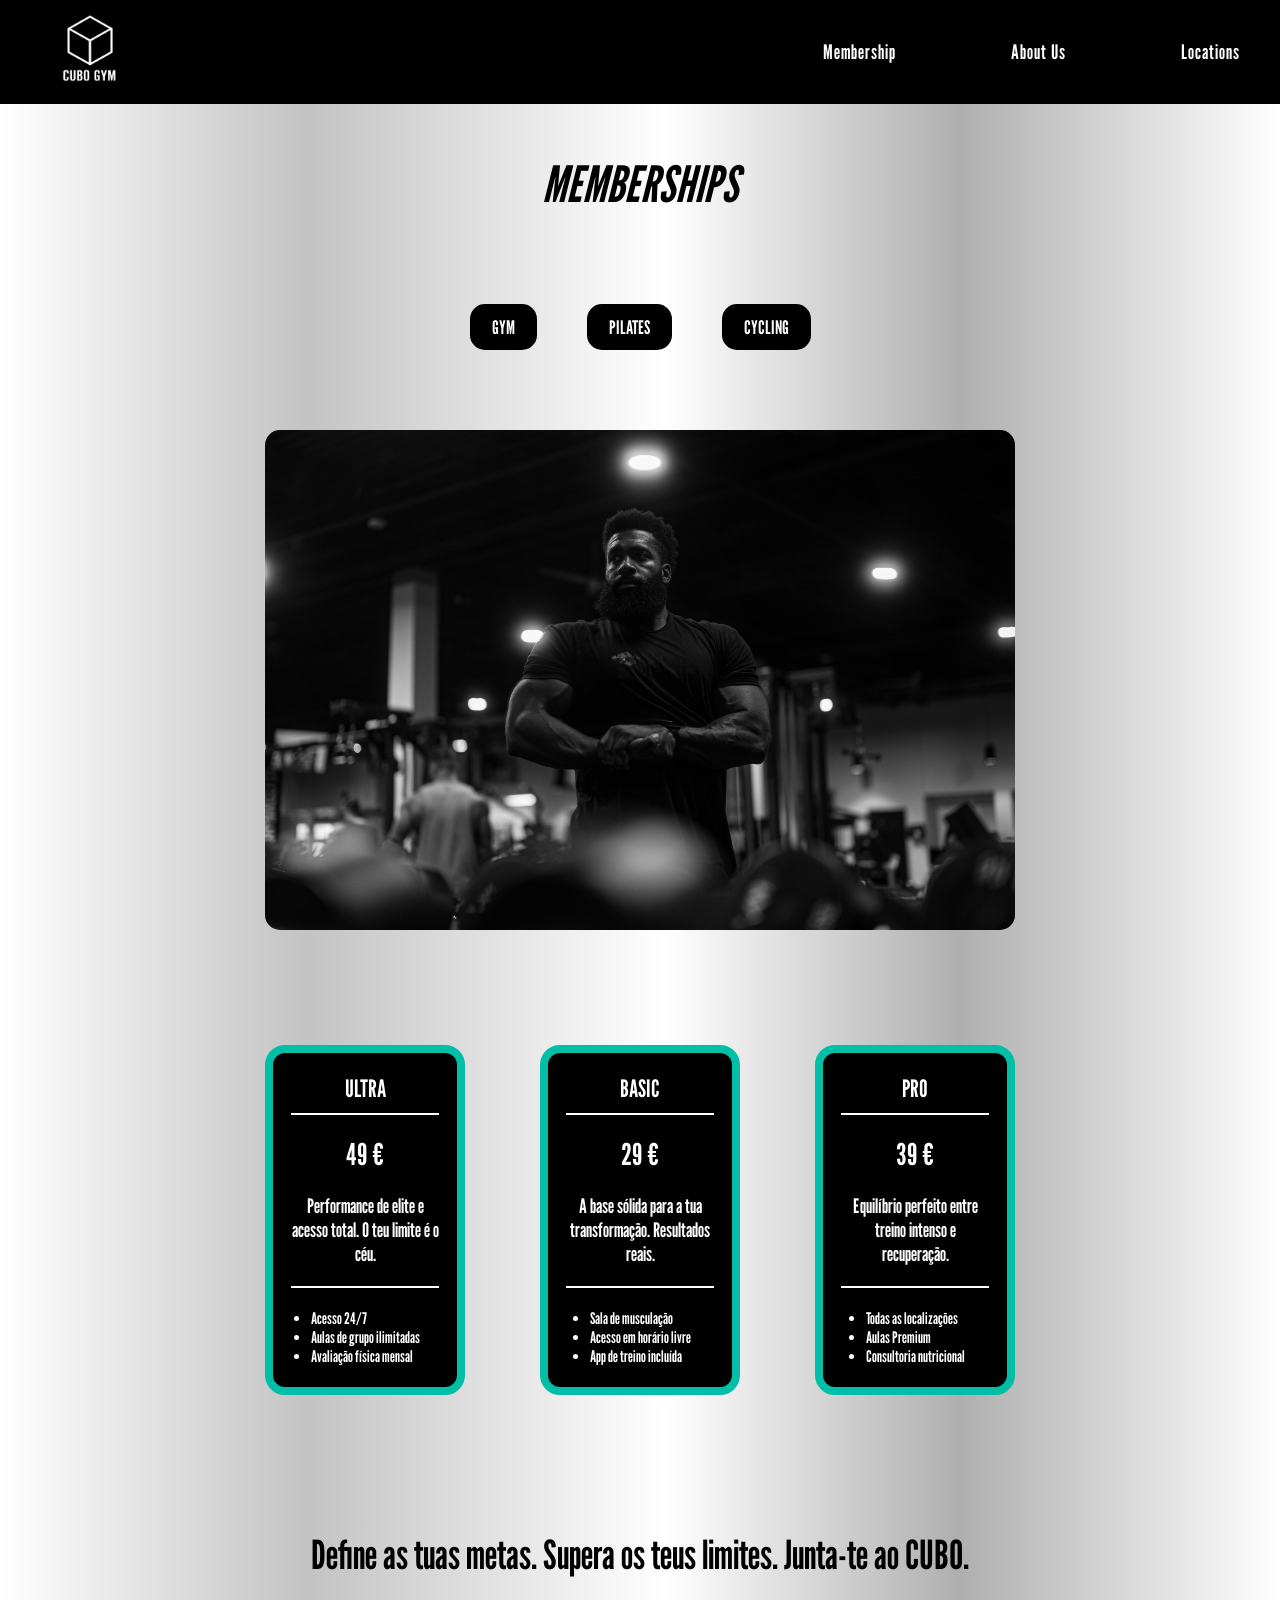
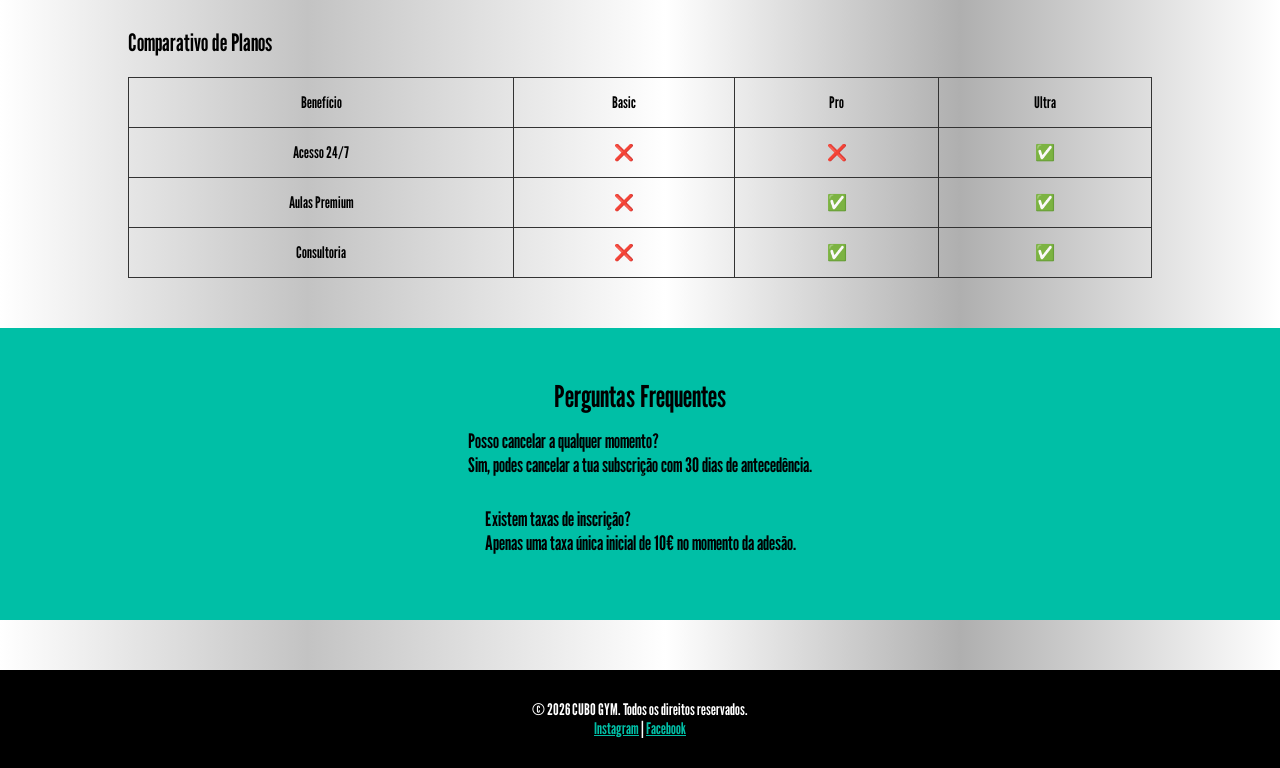
==== HTML/membership.html @ 95937b4f "mudanças" ====
<!DOCTYPE html>
<html lang="pt">
<head>
    <meta charset="UTF-8">
    <meta name="viewport" content="width=device-width, initial-scale=1.0">
    <title> MEMBERSHIP </title>
    <link rel="stylesheet" href="../CSS/tem.css">
    <link href="https://fonts.googleapis.com/css2?family=League+Gothic&display=swap" rel="stylesheet">
</head>

<body>
<nav class="navbar">
    <a href="../index.html" class="logo">
        <img src="../images/logo.png" alt="CUBO GYM logo">
    </a>

    <ul class="nav-links">
        <li><a href="membership.html">Membership</a></li>
        <li><a href="about.html">About Us</a></li>
        <li><a href="locations.html">Locations</a></li>
    </ul>
</nav>

<div class="banner">
    <h2 class="membership-title">MEMBERSHIPS</h2>
</div>

    <div class="types-membership-container">
        <h3 class="types-memberships">
            <span class="gym-title">GYM</span>
            <span class="pilatus-title">PILATES</span>
            <span class="cycling-title">CYCLING</span>
        </h3>
    </div>

<div class="main-wrapper">
    <img class="bigGuy" src="../images/bigGuy.jpg" alt="">
    <div class="memberships">
        <div class="plan">
            <h2>ULTRA</h2>
            <p class="price">49 €</p>
            <p class="plan-info">Performance de elite e acesso total. O teu limite é o céu.</p>
            <ul>
                <li>Acesso 24/7</li>
                <li>Aulas de grupo ilimitadas</li>
                <li>Avaliação física mensal</li>
            </ul>
        </div>

        <div class="plan">
            <h2>BASIC</h2>
            <p class="price">29 €</p>
            <p class="plan-info">A base sólida para a tua transformação. Resultados reais.</p>
            <ul>
                <li>Sala de musculação</li>
                <li>Acesso em horário livre</li>
                <li>App de treino incluída</li>
            </ul>
        </div>

        <div class="plan">
            <h2>PRO</h2>
            <p class="price">39 €</p>
            <p class="plan-info">Equilíbrio perfeito entre treino intenso e recuperação.</p>
            <ul>
                <li>Todas as localizações</li>
                <li>Aulas Premium</li>
                <li>Consultoria nutricional</li>
            </ul>
        </div>
    </div>
</div>
<span class="slogan">Define as tuas metas. Supera os teus limites. Junta-te ao CUBO.</span>
<section class="comparison">
    <h2>Comparativo de Planos</h2>
    <table>
        <tr>
            <th>Benefício</th>
            <th>Basic</th>
            <th>Pro</th>
            <th>Ultra</th>
        </tr>
        <tr>
            <td>Acesso 24/7</td>
            <td>❌</td>
            <td>❌</td>
            <td>✅</td>
        </tr>
        <tr>
            <td>Aulas Premium</td>
            <td>❌</td>
            <td>✅</td>
            <td>✅</td>
        </tr>
        <tr>
            <td>Consultoria</td>
            <td>❌</td>
            <td>✅</td>
            <td>✅</td>
        </tr>
    </table>
</section>

<section class="wrapper-perguntas">
    <h2 class="perguntas-title">Perguntas Frequentes</h2>
    <div class="faq-item">
        <p><strong>Posso cancelar a qualquer momento?</strong><br>Sim, podes cancelar a tua subscrição com 30 dias de
            antecedência.</p>
    </div>
    <div class="faq-item">
        <p>Existem taxas de inscrição?<br>Apenas uma taxa única inicial de 10€ no momento da adesão.
        </p>
    </div>
</section>

<footer class="footer">
    <p>&copy; 2026 CUBO GYM. Todos os direitos reservados.</p>
    <div class="social-links">
        <a href="#">Instagram</a> | <a href="#">Facebook</a>
    </div>
</footer>

</body>
</html>
---- CSS/tem.css ----
* {
    margin: 0;
    padding: 0;
    box-sizing: border-box;
}

body {
    font-family: 'League Gothic', sans-serif;
    color: black;
    background: linear-gradient(
            90deg,
            #FFFFFF 0%,
            #C3C3C3 24%,
            #FFFFFF 52%,
            #AFAFAF 75%,
            #FFFFFF 100%
    );
}

.navbar {
    display: flex;
    align-items: center;
    justify-content: space-between;
    padding: 0px 40px;
    background: black;
}

.logo img {
    height: 100px;
    max-width: 150px;
}

.nav-links {
    display: flex;
    gap: 115px;
}

.nav-links a {
    text-decoration: none;
    color: white;
    font-size: 20px;
    letter-spacing: 1px;
    transition: 0.5s;
}

.nav-links a:hover {
    color: #00bfa6;
}
.main-wrapper {
    display: flex;
    justify-content: center;
    align-items: center;

    gap: 40px;
    padding: 40px;
    flex-wrap: wrap; /* ajuste a ecras pequenos*/
}
.bigGuy {
    height: auto;
    max-height: 500px;
   border-radius: 15px;
}
.types-membership-container{
    display: flex;
    justify-content: center;
    align-items: center;
    padding: 40px 0;
}
.types-memberships{
        text-decoration: none;
    display: flex;
    justify-content: center;
    gap: 50px;
    color: white;
}
.memberships {
    display: flex;
    justify-content: center; /*hor */
    align-items: center; /* ver */
    padding: 75px;
    gap: 75px;
    color: white;
}
.types-memberships span{
    padding: 10px 20px;
    width:fit-content;
    background-color: black;
    border: 2px solid black;
    border-radius: 15px;
    cursor: pointer;
}
.types-memberships span:hover{
    background-color:#00bfa6 ;
    border: 2px solid white;
    border-radius: 15px;
}
/*
.types-memberships span:active {
    background-color: #00bfa6;
}
*/
.banner{
    display: flex;
    justify-content: center;
}
.membership-title {
    display: inline-block;
    font-size: 50px;
    font-style: italic;
    text-align: center;
    padding: 50px;
    color: black;
}

.slogan {
    display: flex;
    justify-content: center;
    margin: 20px;
    font-style: inherit;
    font-size: 40px;
}

.plan {
    display: flex;
    flex-direction: column;
    align-items: center;
    justify-content: space-evenly;


    text-align: justify;
    border: 8px solid #00bfa6;
    border-radius: 20px;
    width: 200px;
    height: 350px;

    background-color: black;
    transition: 1s;
}
.plan h2{
    width: 80%;
    border-bottom: 2px solid white;
    padding-bottom: 10px;
    text-align: center;
}

.plan:hover {
    background-color: #00bfa6;
    border: 8px solid azure;
    transform: scale(1.1);
    color: black;

}


.price {
    display: flex;
    justify-content: center;
    font-size: 30px;
}

.plan-info {
    display: flex;
    flex-direction: column;
    align-items: center;
    font-size: 20px;
    text-align: center;

    width: 80%;
    border-bottom: 2px solid white;
    padding-bottom: 20px;
}

.wrapper-perguntas{
    display: flex;
    align-items: center;
    justify-content: center;
}

.comparison {
    margin: 50px auto;
    width: 80%;
    color: black;
}

.comparison table {
    width: 100%;
    border-collapse: collapse;
    margin-top: 20px;
}

.comparison th, .comparison td {
    border: 1px solid #333;
    padding: 15px;
    text-align: center;
}

.wrapper-perguntas {
    flex-direction: column;
    padding: 50px;
    font-size: 20px;
    background: #00bfa6;
}

.faq-item {
    margin: 15px 0;
    max-width: 600px;
    text-align: left;
}

.footer {
    background: black;
    color: white;
    text-align: center;
    padding: 30px;
    margin-top: 50px;
}

.social-links a {
    color: #00bfa6;
}
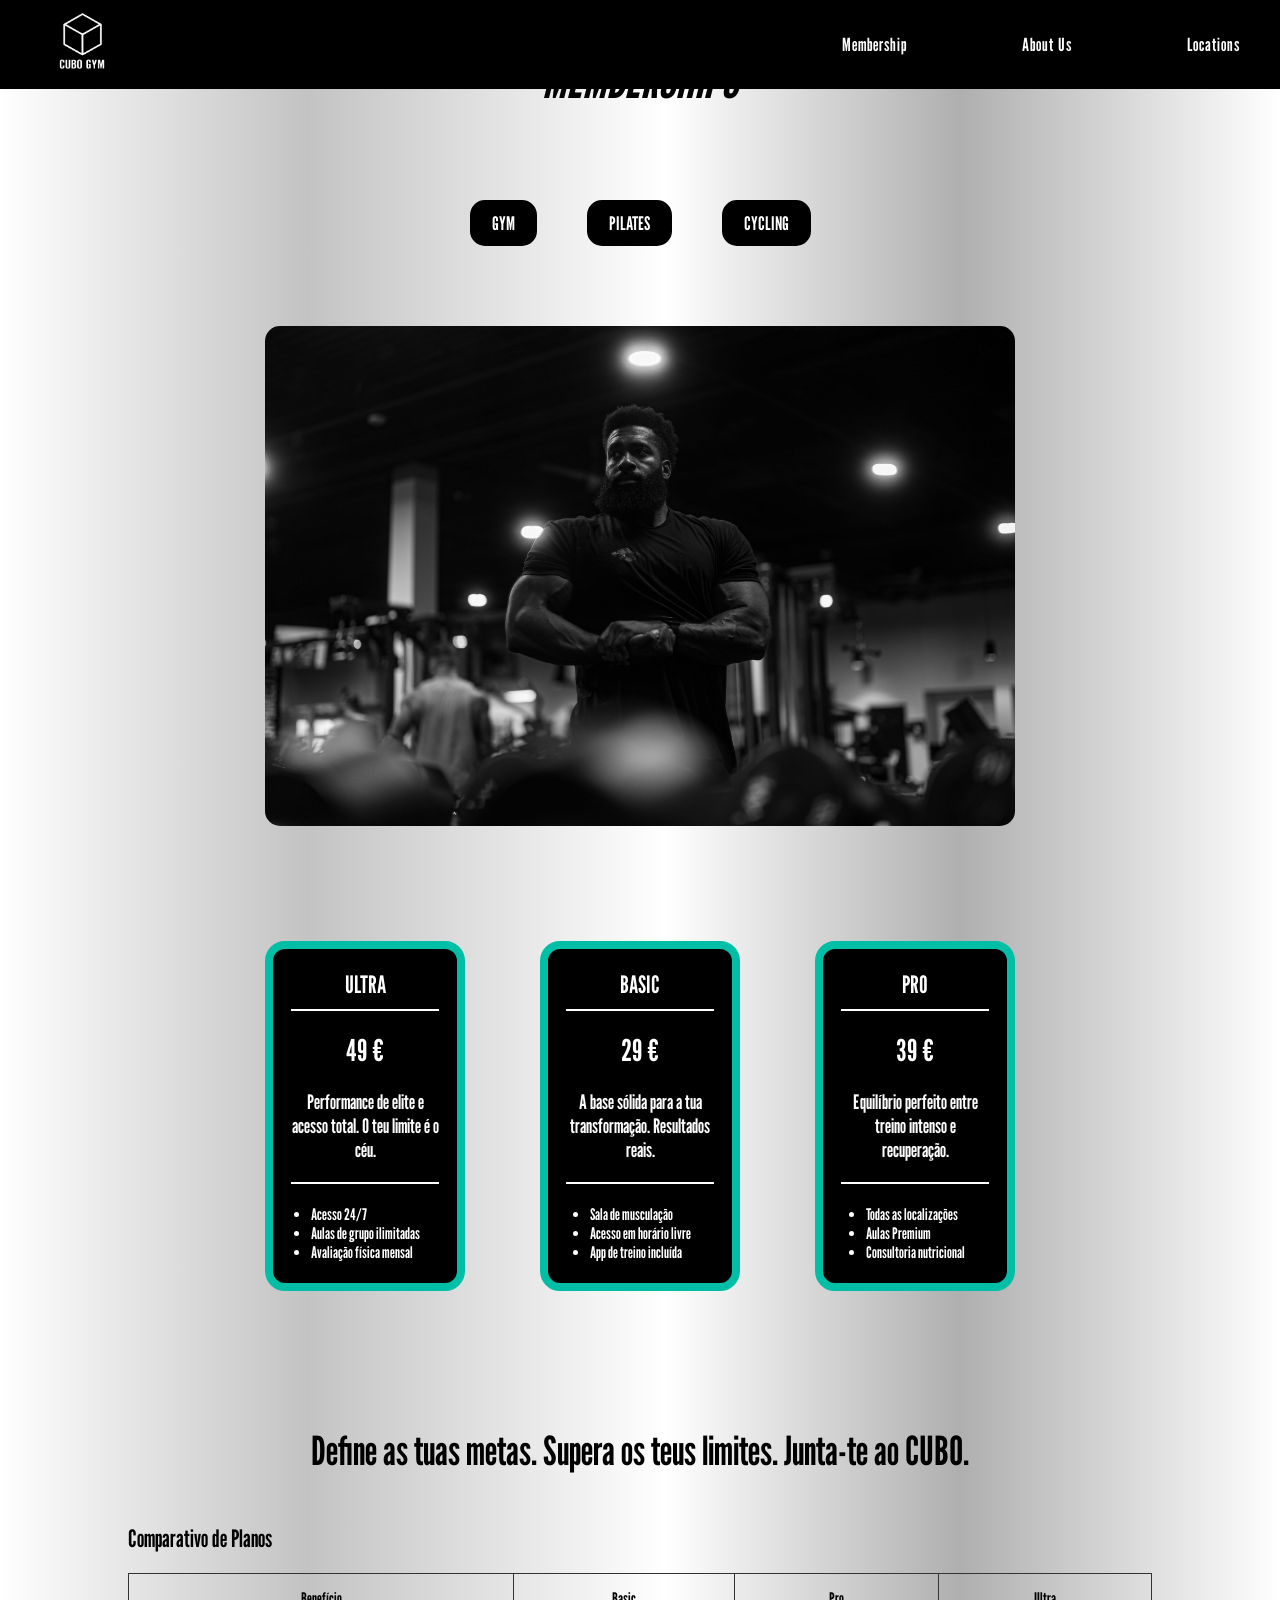
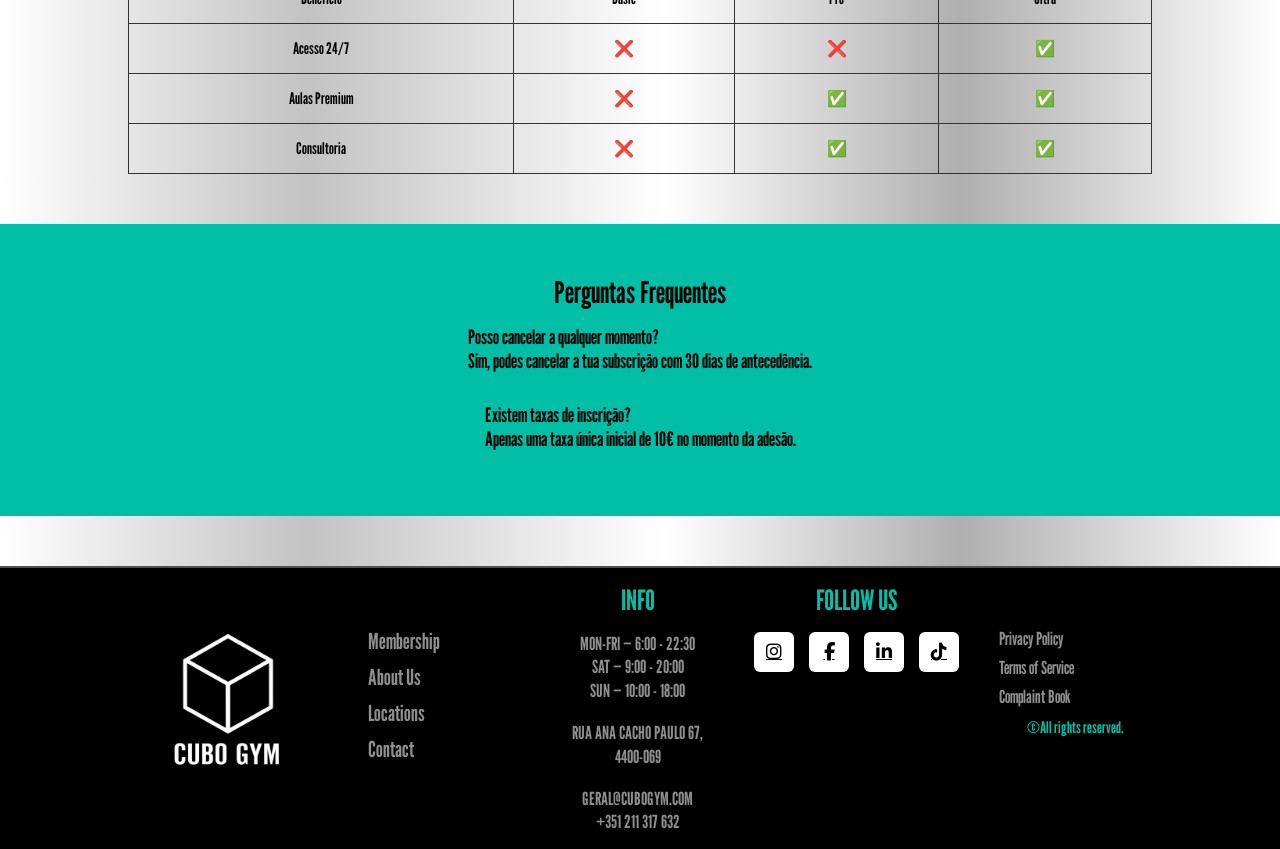
==== commit 56ef2cb8: "implementação com o style.css" ====
--- a/HTML/membership.html
+++ b/HTML/membership.html
@@ -1,29 +1,34 @@
 <!DOCTYPE html>
 <html lang="pt">
+
 <head>
     <meta charset="UTF-8">
     <meta name="viewport" content="width=device-width, initial-scale=1.0">
     <title> MEMBERSHIP </title>
     <link rel="stylesheet" href="../CSS/tem.css">
+    <link rel="stylesheet" href="../CSS/style.css">
     <link href="https://fonts.googleapis.com/css2?family=League+Gothic&display=swap" rel="stylesheet">
+    <link rel="stylesheet" href="https://cdnjs.cloudflare.com/ajax/libs/font-awesome/6.5.0/css/all.min.css">
 </head>
 
 <body>
-<nav class="navbar">
-    <a href="../index.html" class="logo">
-        <img src="../images/logo.png" alt="CUBO GYM logo">
-    </a>
+    <header>
+        <nav class="navbar">
+            <a href="index.html" class="logo">
+                <img src="../images/logo.png" alt="CUBO GYM logo">
+            </a>
 
-    <ul class="nav-links">
-        <li><a href="membership.html">Membership</a></li>
-        <li><a href="about.html">About Us</a></li>
-        <li><a href="locations.html">Locations</a></li>
-    </ul>
-</nav>
+            <ul class="nav-links">
+                <li><a href="membership.html">Membership</a></li>
+                <li><a href="about.html">About Us</a></li>
+                <li><a href="locations.html">Locations</a></li>
+            </ul>
+        </nav>
+    </header>
 
-<div class="banner">
-    <h2 class="membership-title">MEMBERSHIPS</h2>
-</div>
+    <div class="banner">
+        <h2 class="membership-title">MEMBERSHIPS</h2>
+    </div>
 
     <div class="types-membership-container">
         <h3 class="types-memberships">
@@ -33,92 +38,127 @@
         </h3>
     </div>
 
-<div class="main-wrapper">
-    <img class="bigGuy" src="../images/bigGuy.jpg" alt="">
-    <div class="memberships">
-        <div class="plan">
-            <h2>ULTRA</h2>
-            <p class="price">49 €</p>
-            <p class="plan-info">Performance de elite e acesso total. O teu limite é o céu.</p>
-            <ul>
-                <li>Acesso 24/7</li>
-                <li>Aulas de grupo ilimitadas</li>
-                <li>Avaliação física mensal</li>
-            </ul>
-        </div>
+    <div class="main-wrapper">
+        <img class="bigGuy" src="../images/bigGuy.jpg" alt="">
+        <div class="memberships">
+            <div class="plan">
+                <h2>ULTRA</h2>
+                <p class="price">49 €</p>
+                <p class="plan-info">Performance de elite e acesso total. O teu limite é o céu.</p>
+                <ul>
+                    <li>Acesso 24/7</li>
+                    <li>Aulas de grupo ilimitadas</li>
+                    <li>Avaliação física mensal</li>
+                </ul>
+            </div>
 
-        <div class="plan">
-            <h2>BASIC</h2>
-            <p class="price">29 €</p>
-            <p class="plan-info">A base sólida para a tua transformação. Resultados reais.</p>
-            <ul>
-                <li>Sala de musculação</li>
-                <li>Acesso em horário livre</li>
-                <li>App de treino incluída</li>
-            </ul>
-        </div>
+            <div class="plan">
+                <h2>BASIC</h2>
+                <p class="price">29 €</p>
+                <p class="plan-info">A base sólida para a tua transformação. Resultados reais.</p>
+                <ul>
+                    <li>Sala de musculação</li>
+                    <li>Acesso em horário livre</li>
+                    <li>App de treino incluída</li>
+                </ul>
+            </div>
 
-        <div class="plan">
-            <h2>PRO</h2>
-            <p class="price">39 €</p>
-            <p class="plan-info">Equilíbrio perfeito entre treino intenso e recuperação.</p>
-            <ul>
-                <li>Todas as localizações</li>
-                <li>Aulas Premium</li>
-                <li>Consultoria nutricional</li>
-            </ul>
+            <div class="plan">
+                <h2>PRO</h2>
+                <p class="price">39 €</p>
+                <p class="plan-info">Equilíbrio perfeito entre treino intenso e recuperação.</p>
+                <ul>
+                    <li>Todas as localizações</li>
+                    <li>Aulas Premium</li>
+                    <li>Consultoria nutricional</li>
+                </ul>
+            </div>
         </div>
     </div>
-</div>
-<span class="slogan">Define as tuas metas. Supera os teus limites. Junta-te ao CUBO.</span>
-<section class="comparison">
-    <h2>Comparativo de Planos</h2>
-    <table>
-        <tr>
-            <th>Benefício</th>
-            <th>Basic</th>
-            <th>Pro</th>
-            <th>Ultra</th>
-        </tr>
-        <tr>
-            <td>Acesso 24/7</td>
-            <td>❌</td>
-            <td>❌</td>
-            <td>✅</td>
-        </tr>
-        <tr>
-            <td>Aulas Premium</td>
-            <td>❌</td>
-            <td>✅</td>
-            <td>✅</td>
-        </tr>
-        <tr>
-            <td>Consultoria</td>
-            <td>❌</td>
-            <td>✅</td>
-            <td>✅</td>
-        </tr>
-    </table>
-</section>
+    <span class="slogan">Define as tuas metas. Supera os teus limites. Junta-te ao CUBO.</span>
+    <section class="comparison">
+        <h2>Comparativo de Planos</h2>
+        <table>
+            <tr>
+                <th>Benefício</th>
+                <th>Basic</th>
+                <th>Pro</th>
+                <th>Ultra</th>
+            </tr>
+            <tr>
+                <td>Acesso 24/7</td>
+                <td>❌</td>
+                <td>❌</td>
+                <td>✅</td>
+            </tr>
+            <tr>
+                <td>Aulas Premium</td>
+                <td>❌</td>
+                <td>✅</td>
+                <td>✅</td>
+            </tr>
+            <tr>
+                <td>Consultoria</td>
+                <td>❌</td>
+                <td>✅</td>
+                <td>✅</td>
+            </tr>
+        </table>
+    </section>
 
-<section class="wrapper-perguntas">
-    <h2 class="perguntas-title">Perguntas Frequentes</h2>
-    <div class="faq-item">
-        <p><strong>Posso cancelar a qualquer momento?</strong><br>Sim, podes cancelar a tua subscrição com 30 dias de
-            antecedência.</p>
-    </div>
-    <div class="faq-item">
-        <p>Existem taxas de inscrição?<br>Apenas uma taxa única inicial de 10€ no momento da adesão.
-        </p>
-    </div>
-</section>
+    <section class="wrapper-perguntas">
+        <h2 class="perguntas-title">Perguntas Frequentes</h2>
+        <div class="faq-item">
+            <p><strong>Posso cancelar a qualquer momento?</strong><br>Sim, podes cancelar a tua subscrição com 30 dias
+                de
+                antecedência.</p>
+        </div>
+        <div class="faq-item">
+            <p>Existem taxas de inscrição?<br>Apenas uma taxa única inicial de 10€ no momento da adesão.
+            </p>
+        </div>
+    </section>
 
-<footer class="footer">
-    <p>&copy; 2026 CUBO GYM. Todos os direitos reservados.</p>
-    <div class="social-links">
-        <a href="#">Instagram</a> | <a href="#">Facebook</a>
-    </div>
-</footer>
+    <footer class="footer">
+        <div class="footer-logo">
+            <a href="index.html" class="footer-logo">
+                <img src="../images/logo.png" alt="CUBO GYM logo">
+            </a>
+        </div>
+        <div class="footer-links">
+            <a href="membership.html">Membership</a>
+            <a href="about.html">About Us</a>
+            <a href="locations.html">Locations</a>
+            <a href="contact.html">Contact</a>
+        </div>
+        <div class="footer-info">
+            <h3>INFO</h3>
+            <p>MON-FRI — 6:00 - 22:30</p>
+            <p>SAT — 9:00 - 20:00</p>
+            <p>SUN — 10:00 - 18:00</p>
+            <br>
+            <p>RUA ANA CACHO PAULO 67, 4400-069</p>
+            <br>
+            <p>GERAL@CUBOGYM.COM</p>
+            <p>+351 211 317 632</p>
+        </div>
+        <div class="footer-socials">
+            <h3>FOLLOW US</h3>
+            <div class="social-icons">
+                <a href="#"><i class="fa-brands fa-instagram"></i></a>
+                <a href="#"><i class="fa-brands fa-facebook-f"></i></a>
+                <a href="#"><i class="fa-brands fa-linkedin-in"></i></a>
+                <a href="#"><i class="fa-brands fa-tiktok"></i></a>
+            </div>
+        </div>
+        <div class="footer-right">
+            <a href="privacy.html">Privacy Policy</a>
+            <a href="terms.html">Terms of Service</a>
+            <a href="complaints.html">Complaint Book</a>
+            <p>&copy;All rights reserved.</p>
+        </div>
+    </footer>
 
 </body>
-</html>
+
+</html>
--- a/CSS/style.css
+++ b/CSS/style.css
@@ -0,0 +1,221 @@
+* {
+    margin: 0;
+    padding: 0;
+    box-sizing: border-box;
+    font-family: 'League Gothic', sans-serif;
+}
+
+:root {
+    --accent: #00bfa6; 
+    --text-main: #ffffff;
+    --text-dim: #8f8f8f;
+}
+
+/*navbar*/
+.navbar {
+    display:flex;
+    align-items: center;
+    justify-content: space-between;
+    position:fixed;
+    width: 100%;
+    padding : 0px 40px;
+    background-color: black;
+    z-index:1000;
+
+}
+
+.logo img{
+    height: 85px;
+}
+
+.nav-links {
+    display: flex;
+    gap: 115px;
+
+    list-style: none;
+    margin: 0;
+    padding: 0;
+}
+
+.nav-links a {
+    text-decoration: none;
+    color: var(--text-main);
+    font-size: 18px;
+    letter-spacing: 1px;
+
+    transition: 0.3s;
+}
+
+.nav-links a:hover {
+    color: var(--accent);
+}
+
+/* footer */
+.footer {
+    display: grid;
+    grid-template-columns: repeat(5, 1fr);
+    gap: 40px;
+    padding: 15px 10%;
+    background-color: black;
+    border-top: 2px solid #4f4f4f;
+}
+
+.footer-logo img {
+    height: 200px;
+    margin-top: 20px;;
+}
+
+
+.footer-links {
+    display: flex;
+    flex-direction: column;
+    gap: 10px;
+    margin-top: 45px;
+}
+
+.footer-links a {
+    text-decoration: none;
+    color: var(--text-dim);
+    font-size: 22px;
+    transition: 0.3s;
+    width: fit-content;
+}
+
+.footer-links a:hover {
+    color: var(--accent);
+}
+
+.footer-info h3,
+.footer-socials h3 {
+    color: var(--accent);
+    font-size: 28px;
+    margin-bottom: 15px;
+}
+
+.footer-info p {
+    margin: 0;
+    color: var(--text-dim);
+    font-size: 18px;
+    line-height: 1.3;
+}
+
+.social-icons {
+    display: flex;
+    gap: 15px;
+    margin-top: 10px;
+}
+
+.social-icons a {
+    display: flex;
+    justify-content: center;
+    align-items: center;
+    width: 40px;
+    height: 40px;
+    background-color: white;
+    color: black;
+    border-radius: 6px;
+    font-size: 18px;
+    transition: 0.3s;
+}
+
+.social-icons a:hover {
+    background-color: var(--accent);
+    color: white;
+    transform: scale(1.1);
+}
+
+.footer-right {
+    display: flex;
+    flex-direction: column;
+    gap: 8px;
+    margin-top:45px;
+}
+
+.footer-right a {
+    text-decoration: none;
+    color: var(--text-dim);
+    font-size: 18px;
+    transition: 0.3s;
+    width: fit-content;
+}
+
+.footer-right a:hover {
+    color: var(--accent);
+}
+
+.footer-right p {
+    margin-top: 3px;
+    color: var(--accent);
+    font-size: 16px;
+}
+
+/* responsive */
+@media (max-width: 768px) {
+
+    /* navbar */
+    .navbar {
+        flex-direction: column;
+        gap: 15px;
+        padding: 20px;
+    }
+
+    .logo img {
+        height: 65px;
+    }
+
+    .nav-links {
+        gap: 30px;
+        flex-wrap: wrap;
+        justify-content: center;
+    }
+
+    /* footer */
+    .footer {
+        grid-template-columns: 1fr;
+        gap: 35px;
+        text-align: center;
+        padding: 40px 5%;
+    }
+
+    .footer-logo img {
+        height: 120px;
+        margin: 0 auto;
+    }
+
+    .footer-links,
+    .footer-right {
+        align-items: center;
+        margin-top: 0;
+    }
+
+    .footer-info,
+    .footer-socials {
+        text-align: center;
+    }
+
+    .social-icons {
+        justify-content: center;
+    }
+
+}
+
+@media (max-width: 1100px) {
+    .footer {
+        grid-template-columns: repeat(2, 1fr);
+        gap: 40px 60px;
+        padding: 45px 8%;
+    }
+
+    .footer-logo img {
+        height: 150px;
+    }
+
+    .footer-links,
+    .footer-right {
+        margin-top: 0;
+    }
+
+    .social-icons {
+        flex-wrap: wrap;
+    }
+}
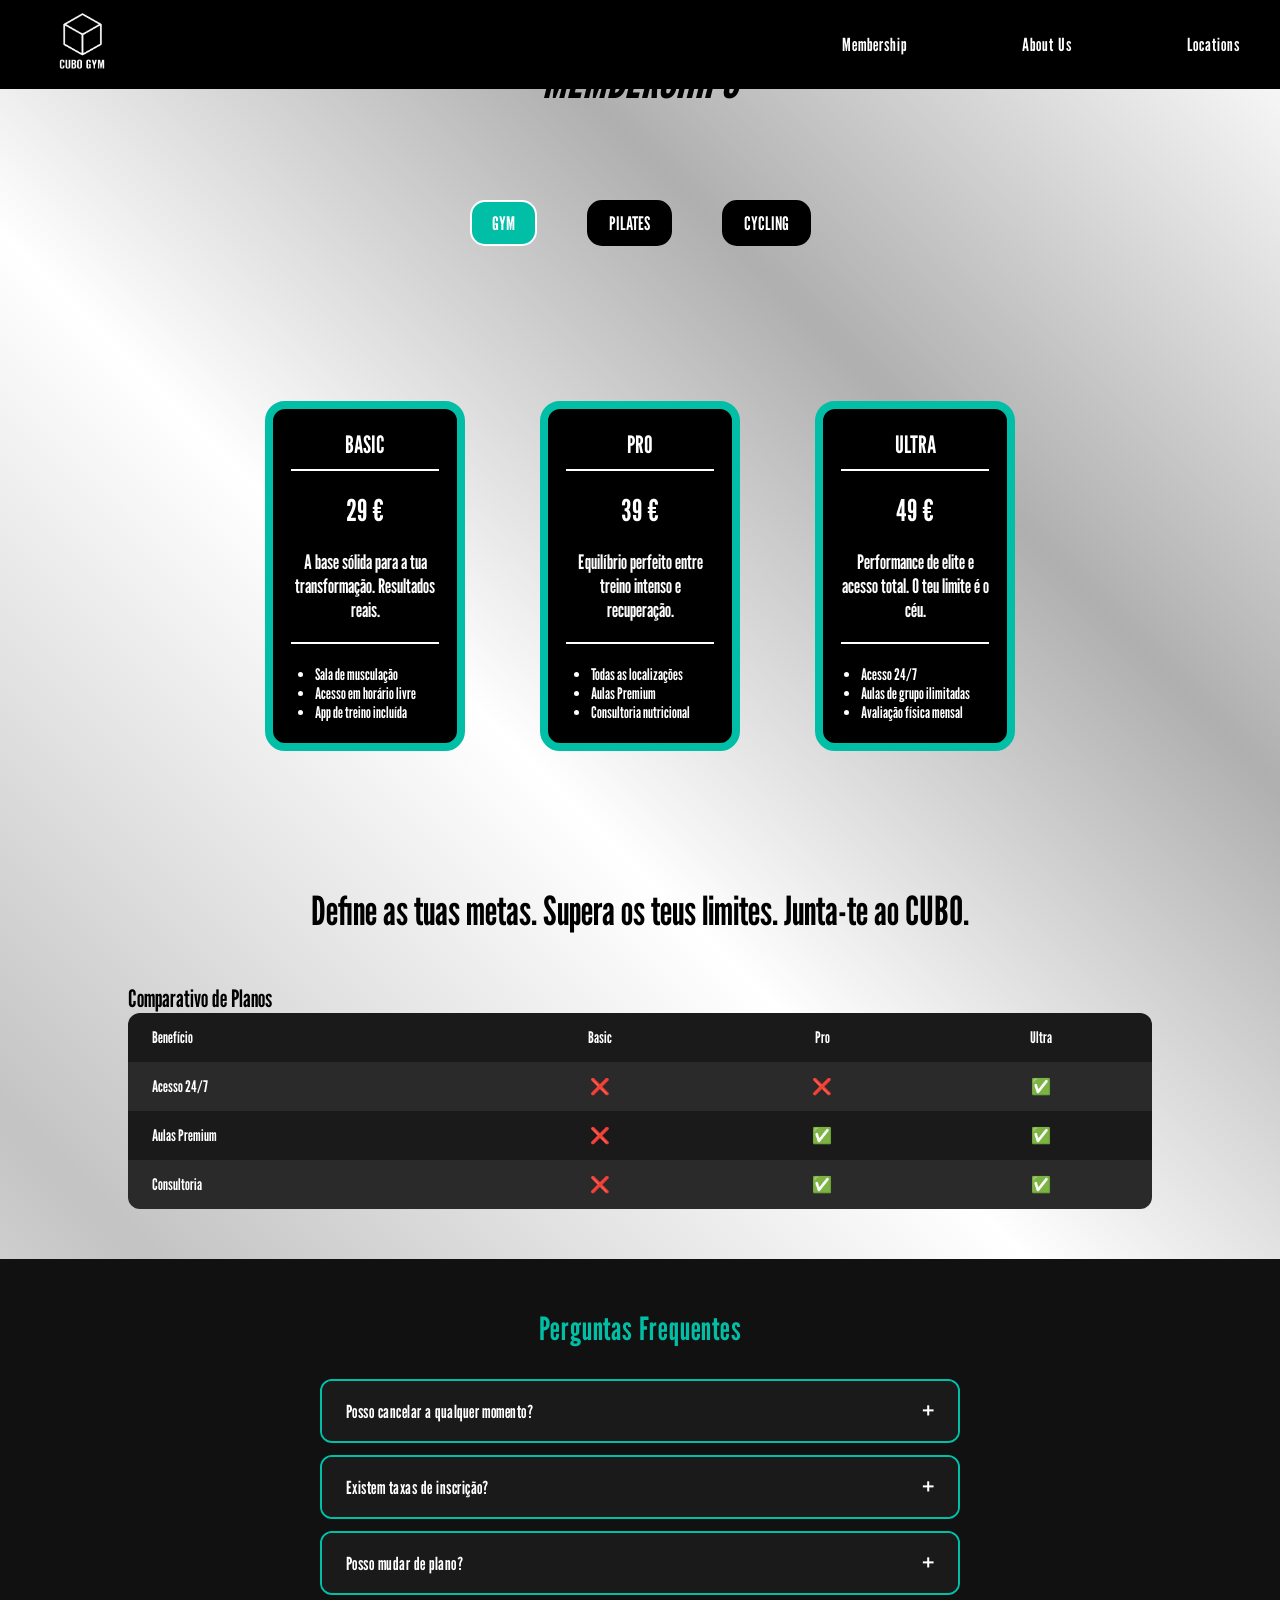
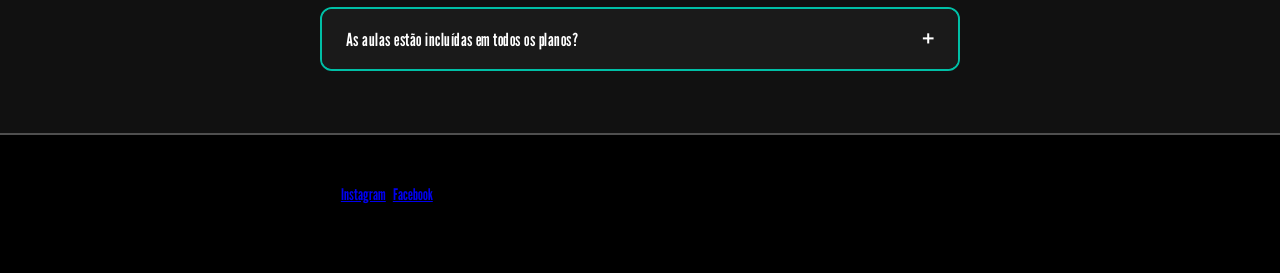
==== commit bea4f126: "Refactor membership page layout and styles; update pricing and plan details for gym, pilates, and cy" ====
--- a/HTML/membership.html
+++ b/HTML/membership.html
@@ -1,6 +1,5 @@
 <!DOCTYPE html>
 <html lang="pt">
-
 <head>
     <meta charset="UTF-8">
     <meta name="viewport" content="width=device-width, initial-scale=1.0">
@@ -8,77 +7,149 @@
     <link rel="stylesheet" href="../CSS/tem.css">
     <link rel="stylesheet" href="../CSS/style.css">
     <link href="https://fonts.googleapis.com/css2?family=League+Gothic&display=swap" rel="stylesheet">
-    <link rel="stylesheet" href="https://cdnjs.cloudflare.com/ajax/libs/font-awesome/6.5.0/css/all.min.css">
 </head>
 
 <body>
-    <header>
-        <nav class="navbar">
-            <a href="index.html" class="logo">
-                <img src="../images/logo.png" alt="CUBO GYM logo">
-            </a>
-
-            <ul class="nav-links">
-                <li><a href="membership.html">Membership</a></li>
-                <li><a href="about.html">About Us</a></li>
-                <li><a href="locations.html">Locations</a></li>
-            </ul>
-        </nav>
-    </header>
-
-    <div class="banner">
-        <h2 class="membership-title">MEMBERSHIPS</h2>
-    </div>
+<nav class="navbar">
+    <a href="../index.html" class="logo">
+        <img src="../images/logo.png" alt="CUBO GYM logo">
+    </a>
+    
+    <ul class="nav-links">
+        <li><a href="membership.html">Membership</a></li>
+        <li><a href="about.html">About Us</a></li>
+        <li><a href="locations.html">Locations</a></li>
+    </ul>
+</nav>
+
+<div class="banner">
+    <h2 class="membership-title">MEMBERSHIPS</h2>
+</div>
 
     <div class="types-membership-container">
         <h3 class="types-memberships">
-            <span class="gym-title">GYM</span>
-            <span class="pilatus-title">PILATES</span>
-            <span class="cycling-title">CYCLING</span>
+            <span class="gym-title active-tab" data-tab="gym">GYM</span>
+            <span class="pilatus-title" data-tab="pilates">PILATES</span>
+            <span class="cycling-title" data-tab="cycling">CYCLING</span>
         </h3>
     </div>
 
-    <div class="main-wrapper">
-        <img class="bigGuy" src="../images/bigGuy.jpg" alt="">
-        <div class="memberships">
-            <div class="plan">
-                <h2>ULTRA</h2>
-                <p class="price">49 €</p>
-                <p class="plan-info">Performance de elite e acesso total. O teu limite é o céu.</p>
-                <ul>
-                    <li>Acesso 24/7</li>
-                    <li>Aulas de grupo ilimitadas</li>
-                    <li>Avaliação física mensal</li>
-                </ul>
-            </div>
-
-            <div class="plan">
-                <h2>BASIC</h2>
-                <p class="price">29 €</p>
-                <p class="plan-info">A base sólida para a tua transformação. Resultados reais.</p>
-                <ul>
-                    <li>Sala de musculação</li>
-                    <li>Acesso em horário livre</li>
-                    <li>App de treino incluída</li>
-                </ul>
-            </div>
-
-            <div class="plan">
-                <h2>PRO</h2>
-                <p class="price">39 €</p>
-                <p class="plan-info">Equilíbrio perfeito entre treino intenso e recuperação.</p>
-                <ul>
-                    <li>Todas as localizações</li>
-                    <li>Aulas Premium</li>
-                    <li>Consultoria nutricional</li>
-                </ul>
-            </div>
-        </div>
-    </div>
-    <span class="slogan">Define as tuas metas. Supera os teus limites. Junta-te ao CUBO.</span>
-    <section class="comparison">
-        <h2>Comparativo de Planos</h2>
-        <table>
+
+<div class="main-wrapper" id="section-gym">
+
+    <div class="memberships">
+        <div class="plan">
+            <h2>BASIC</h2>
+            <p class="price">29 €</p>
+            <p class="plan-info">A base sólida para a tua transformação. Resultados reais.</p>
+            <ul>
+                <li>Sala de musculação</li>
+                <li>Acesso em horário livre</li>
+                <li>App de treino incluída</li>
+            </ul>
+        </div>
+        <div class="plan">
+            <h2>PRO</h2>
+            <p class="price">39 €</p>
+            <p class="plan-info">Equilíbrio perfeito entre treino intenso e recuperação.</p>
+            <ul>
+                <li>Todas as localizações</li>
+                <li>Aulas Premium</li>
+                <li>Consultoria nutricional</li>
+            </ul>
+        </div>
+        <div class="plan">
+            <h2>ULTRA</h2>
+            <p class="price">49 €</p>
+            <p class="plan-info">Performance de elite e acesso total. O teu limite é o céu.</p>
+            <ul>
+                <li>Acesso 24/7</li>
+                <li>Aulas de grupo ilimitadas</li>
+                <li>Avaliação física mensal</li>
+            </ul>
+        </div>
+    </div>
+</div>
+
+
+<div class="main-wrapper" id="section-pilates" style="display:none">
+
+    <div class="memberships">
+        <div class="plan">
+            <h2>BASIC</h2>
+            <p class="price">25 €</p>
+            <p class="plan-info">Introdução ao pilates com instrutores certificados.</p>
+            <ul>
+                <li>2 aulas por semana</li>
+                <li>Tapete incluído</li>
+                <li>Instrutores certificados</li>
+            </ul>
+        </div>
+        <div class="plan">
+            <h2>PRO</h2>
+            <p class="price">35 €</p>
+            <p class="plan-info">Evolui com aulas de reformer e acesso a todas as unidades.</p>
+            <ul>
+                <li>4 aulas por semana</li>
+                <li>Todas as localizações</li>
+                <li>Aulas de reformer</li>
+            </ul>
+        </div>
+        <div class="plan">
+            <h2>ULTRA</h2>
+            <p class="price">45 €</p>
+            <p class="plan-info">Aulas ilimitadas e acompanhamento personalizado.</p>
+            <ul>
+                <li>Aulas ilimitadas</li>
+                <li>Sessões privadas mensais</li>
+                <li>Avaliação postural</li>
+            </ul>
+        </div>
+    </div>
+</div>
+
+<!-- CYCLING -->
+<div class="main-wrapper" id="section-cycling" style="display:none">
+    <img class="bigGuy" src="../images/bigGuy.jpg" alt="CYCLING">
+    <div class="memberships">
+        <div class="plan">
+            <h2>BASIC</h2>
+            <p class="price">20 €</p>
+            <p class="plan-info">Começa a pedalar com energia e consistência.</p>
+            <ul>
+                <li>3 aulas por semana</li>
+                <li>Bicicleta reservada</li>
+                <li>App de treino incluída</li>
+            </ul>
+        </div>
+        <div class="plan">
+            <h2>PRO</h2>
+            <p class="price">30 €</p>
+            <p class="plan-info">Performance e métricas para levares o treino a outro nível.</p>
+            <ul>
+                <li>Aulas ilimitadas</li>
+                <li>Todas as localizações</li>
+                <li>Métricas de performance</li>
+            </ul>
+        </div>
+        <div class="plan">
+            <h2>ULTRA</h2>
+            <p class="price">40 €</p>
+            <p class="plan-info">Treino de elite com análise e acompanhamento completo.</p>
+            <ul>
+                <li>Aulas ilimitadas</li>
+                <li>Treino personalizado</li>
+                <li>Análise de pedalada mensal</li>
+            </ul>
+        </div>
+    </div>
+</div>
+
+<span class="slogan">Define as tuas metas. Supera os teus limites. Junta-te ao CUBO.</span>
+<section class="comparison">
+    <h2>Comparativo de Planos</h2>
+    <div class="table-wrapper">
+        <table class="table-dark">
             <tr>
                 <th>Benefício</th>
                 <th>Basic</th>
@@ -104,61 +175,95 @@
                 <td>✅</td>
             </tr>
         </table>
-    </section>
-
-    <section class="wrapper-perguntas">
-        <h2 class="perguntas-title">Perguntas Frequentes</h2>
-        <div class="faq-item">
-            <p><strong>Posso cancelar a qualquer momento?</strong><br>Sim, podes cancelar a tua subscrição com 30 dias
-                de
-                antecedência.</p>
-        </div>
-        <div class="faq-item">
-            <p>Existem taxas de inscrição?<br>Apenas uma taxa única inicial de 10€ no momento da adesão.
-            </p>
-        </div>
-    </section>
-
-    <footer class="footer">
-        <div class="footer-logo">
-            <a href="index.html" class="footer-logo">
-                <img src="../images/logo.png" alt="CUBO GYM logo">
-            </a>
-        </div>
-        <div class="footer-links">
-            <a href="membership.html">Membership</a>
-            <a href="about.html">About Us</a>
-            <a href="locations.html">Locations</a>
-            <a href="contact.html">Contact</a>
-        </div>
-        <div class="footer-info">
-            <h3>INFO</h3>
-            <p>MON-FRI — 6:00 - 22:30</p>
-            <p>SAT — 9:00 - 20:00</p>
-            <p>SUN — 10:00 - 18:00</p>
-            <br>
-            <p>RUA ANA CACHO PAULO 67, 4400-069</p>
-            <br>
-            <p>GERAL@CUBOGYM.COM</p>
-            <p>+351 211 317 632</p>
-        </div>
-        <div class="footer-socials">
-            <h3>FOLLOW US</h3>
-            <div class="social-icons">
-                <a href="#"><i class="fa-brands fa-instagram"></i></a>
-                <a href="#"><i class="fa-brands fa-facebook-f"></i></a>
-                <a href="#"><i class="fa-brands fa-linkedin-in"></i></a>
-                <a href="#"><i class="fa-brands fa-tiktok"></i></a>
-            </div>
-        </div>
-        <div class="footer-right">
-            <a href="privacy.html">Privacy Policy</a>
-            <a href="terms.html">Terms of Service</a>
-            <a href="complaints.html">Complaint Book</a>
-            <p>&copy;All rights reserved.</p>
-        </div>
-    </footer>
-
+    </div>
+</section>
+
+<section class="wrapper-perguntas">
+    <h2 class="perguntas-title">Perguntas Frequentes</h2>
+
+    <div class="faq-item">
+        <button class="faq-question" aria-expanded="false">
+            Posso cancelar a qualquer momento?
+            <span class="faq-icon">+</span>
+        </button>
+        <div class="faq-answer">
+            <p>Sim, podes cancelar a tua subscrição com 30 dias de antecedência.</p>
+        </div>
+    </div>
+
+    <div class="faq-item">
+        <button class="faq-question" aria-expanded="false">
+            Existem taxas de inscrição?
+            <span class="faq-icon">+</span>
+        </button>
+        <div class="faq-answer">
+            <p>Apenas uma taxa única inicial de 10€ no momento da adesão.</p>
+        </div>
+    </div>
+
+    <div class="faq-item">
+        <button class="faq-question" aria-expanded="false">
+            Posso mudar de plano?
+            <span class="faq-icon">+</span>
+        </button>
+        <div class="faq-answer">
+            <p>Sim, podes fazer upgrade ou downgrade do teu plano a qualquer momento na área de cliente.</p>
+        </div>
+    </div>
+
+    <div class="faq-item">
+        <button class="faq-question" aria-expanded="false">
+            As aulas estão incluídas em todos os planos?
+            <span class="faq-icon">+</span>
+        </button>
+        <div class="faq-answer">
+            <p>As aulas de grupo básicas estão incluídas no plano Basic. Aulas Premium e especializadas estão disponíveis nos planos Pro e Ultra.</p>
+        </div>
+    </div>
+</section>
+
+<footer class="footer">
+    <p>&copy; 2026 CUBO GYM. Todos os direitos reservados.</p>
+    <div class="social-links">
+        <a href="#">Instagram</a> | <a href="#">Facebook</a>
+    </div>
+</footer>
+
+<script>
+    document.querySelector('.hamburger').addEventListener('click', function () {
+        document.querySelector('.nav-links').classList.toggle('open');
+    });
+
+    document.querySelectorAll('.types-memberships span').forEach(function (tab) {
+        tab.addEventListener('click', function () {
+            document.querySelectorAll('.types-memberships span').forEach(function (t) {
+                t.classList.remove('active-tab');
+            });
+            this.classList.add('active-tab');
+
+            var target = this.getAttribute('data-tab');
+            ['gym', 'pilates', 'cycling'].forEach(function (id) {
+                document.getElementById('section-' + id).style.display = id === target ? 'flex' : 'none';
+            });
+        });
+    });
+
+    document.querySelectorAll('.faq-question').forEach(function (btn) {
+        btn.addEventListener('click', function () {
+            var item = this.closest('.faq-item');
+            var isOpen = item.classList.contains('open');
+
+            document.querySelectorAll('.faq-item.open').forEach(function (el) {
+                el.classList.remove('open');
+                el.querySelector('.faq-question').setAttribute('aria-expanded', 'false');
+            });
+
+            if (!isOpen) {
+                item.classList.add('open');
+                this.setAttribute('aria-expanded', 'true');
+            }
+        });
+    });
+</script>
 </body>
-
-</html>+</html>
--- a/CSS/tem.css
+++ b/CSS/tem.css
@@ -1,14 +1,8 @@
-* {
-    margin: 0;
-    padding: 0;
-    box-sizing: border-box;
-}
-
 body {
     font-family: 'League Gothic', sans-serif;
     color: black;
     background: linear-gradient(
-            90deg,
+            45deg,
             #FFFFFF 0%,
             #C3C3C3 24%,
             #FFFFFF 52%,
@@ -17,107 +11,87 @@
     );
 }
 
-.navbar {
-    display: flex;
-    align-items: center;
-    justify-content: space-between;
-    padding: 0px 40px;
-    background: black;
-}
-
-.logo img {
-    height: 100px;
-    max-width: 150px;
-}
-
-.nav-links {
-    display: flex;
-    gap: 115px;
-}
-
-.nav-links a {
-    text-decoration: none;
-    color: white;
-    font-size: 20px;
-    letter-spacing: 1px;
-    transition: 0.5s;
-}
-
-.nav-links a:hover {
-    color: #00bfa6;
-}
 .main-wrapper {
     display: flex;
     justify-content: center;
     align-items: center;
 
-    gap: 40px;
-    padding: 40px;
+    gap: 2.5rem;
+    padding: 2.5rem;
     flex-wrap: wrap; /* ajuste a ecras pequenos*/
 }
+
 .bigGuy {
     height: auto;
-    max-height: 500px;
-   border-radius: 15px;
-}
-.types-membership-container{
-    display: flex;
-    justify-content: center;
-    align-items: center;
-    padding: 40px 0;
-}
-.types-memberships{
-        text-decoration: none;
-    display: flex;
-    justify-content: center;
-    gap: 50px;
+    max-height: 31.25rem;
+    border-radius: 1rem;
+}
+
+.types-membership-container {
+    display: flex;
+    justify-content: center;
+    align-items: center;
+    padding: 2.5rem 0;
+}
+
+.types-memberships {
+    text-decoration: none;
+    display: flex;
+    justify-content: center;
+    gap: 3.125rem;
     color: white;
 }
+
 .memberships {
     display: flex;
     justify-content: center; /*hor */
     align-items: center; /* ver */
-    padding: 75px;
-    gap: 75px;
+    padding: 4.688rem;
+    gap: 4.688rem;
     color: white;
 }
-.types-memberships span{
-    padding: 10px 20px;
-    width:fit-content;
+
+.types-memberships span {
+    padding: 0.625rem 1.25rem;
+    width: fit-content;
     background-color: black;
-    border: 2px solid black;
-    border-radius: 15px;
+    border: 0.125rem solid black;
+    border-radius: 0.9375rem;
     cursor: pointer;
 }
-.types-memberships span:hover{
-    background-color:#00bfa6 ;
-    border: 2px solid white;
-    border-radius: 15px;
-}
+
+.types-memberships span:hover,
+.types-memberships span.active-tab {
+    background-color: #00bfa6;
+    border: 0.125rem solid white;
+    border-radius: 0.9375rem;
+}
+
 /*
 .types-memberships span:active {
     background-color: #00bfa6;
 }
 */
-.banner{
-    display: flex;
-    justify-content: center;
-}
+.banner {
+    display: flex;
+    justify-content: center;
+}
+
 .membership-title {
     display: inline-block;
-    font-size: 50px;
+    font-size: 3.125rem;
     font-style: italic;
     text-align: center;
-    padding: 50px;
+    padding: 3.125rem;
     color: black;
 }
 
 .slogan {
     display: flex;
     justify-content: center;
-    margin: 20px;
+    margin: 1.25rem;
     font-style: inherit;
-    font-size: 40px;
+    font-size: 2.5rem;
 }
 
 .plan {
@@ -126,95 +100,252 @@
     align-items: center;
     justify-content: space-evenly;
 
-
     text-align: justify;
-    border: 8px solid #00bfa6;
-    border-radius: 20px;
-    width: 200px;
-    height: 350px;
+    border: 0.5rem solid #00bfa6;
+    border-radius: 1.25rem;
+    width: 12.5rem;
+    height: 21.875rem;
 
     background-color: black;
-    transition: 1s;
-}
-.plan h2{
+    transition: 0.5s;
+}
+
+.plan h2 {
     width: 80%;
-    border-bottom: 2px solid white;
-    padding-bottom: 10px;
+    border-bottom: 0.125rem solid white;
+    padding-bottom: 0.625rem;
     text-align: center;
 }
 
 .plan:hover {
     background-color: #00bfa6;
-    border: 8px solid azure;
+    border: 0.5rem solid azure;
     transform: scale(1.1);
     color: black;
-
 }
 
 
 .price {
     display: flex;
     justify-content: center;
-    font-size: 30px;
+    font-size: 1.875rem;
 }
 
 .plan-info {
     display: flex;
     flex-direction: column;
     align-items: center;
-    font-size: 20px;
+    font-size: 1.25rem;
     text-align: center;
 
     width: 80%;
-    border-bottom: 2px solid white;
-    padding-bottom: 20px;
-}
-
-.wrapper-perguntas{
-    display: flex;
-    align-items: center;
-    justify-content: center;
+    border-bottom: 0.125rem solid white;
+    padding-bottom: 1.25rem;
+}
+
+.wrapper-perguntas {
+    display: flex;
+    flex-direction: column;
+    align-items: center;
+    justify-content: center;
+    padding: 3.125rem 1.25rem;
+    background: #111;
+}
+
+.perguntas-title {
+    color: #00bfa6;
+    font-size: 2rem;
+    margin-bottom: 2rem;
+    text-align: center;
+    letter-spacing: 0.05rem;
 }
 
 .comparison {
-    margin: 50px auto;
+    margin: 3.125rem auto;
     width: 80%;
     color: black;
 }
 
-.comparison table {
+.table-wrapper {
+    overflow-x: auto;
+    -webkit-overflow-scrolling: touch;
+}
+
+.table-dark {
     width: 100%;
-    border-collapse: collapse;
-    margin-top: 20px;
-}
-
-.comparison th, .comparison td {
-    border: 1px solid #333;
-    padding: 15px;
-    text-align: center;
-}
-
-.wrapper-perguntas {
-    flex-direction: column;
-    padding: 50px;
-    font-size: 20px;
+    border-collapse: separate;
+    border-spacing: 0;
+    border-radius: 0.75rem;
+    overflow: hidden;
+    color: white;
+    font-size: 1rem;
+}
+
+.table-dark th,
+.table-dark td {
+    padding: 0.9375rem 1.5rem;
+    text-align: center;
+}
+
+.table-dark td:first-child,
+.table-dark th:first-child {
+    text-align: left;
+}
+
+.table-dark thead tr {
+    background-color: black;
+    color: #00bfa6;
+    font-size: 1.125rem;
+    letter-spacing: 0.05rem;
+}
+
+.table-dark tbody tr:nth-child(odd) {
+    background-color: #1a1a1a;
+}
+
+.table-dark tbody tr:nth-child(even) {
+    background-color: #2a2a2a;
+}
+
+.table-dark tbody tr:hover {
+    background-color: #00bfa6;
+    color: black;
+}
+
+.faq-item {
+    width: 100%;
+    max-width: 40rem;
+    border: 0.125rem solid #00bfa6;
+    border-radius: 0.75rem;
+    margin-bottom: 0.75rem;
+    overflow: hidden;
+    transition: border-color 0.3s;
+}
+
+.faq-item.open {
+    border-color: white;
+}
+
+.faq-question {
+    width: 100%;
+    background: #1a1a1a;
+    color: white;
+    border: none;
+    padding: 1.125rem 1.5rem;
+    text-align: left;
+    font-family: 'League Gothic', sans-serif;
+    font-size: 1.125rem;
+    letter-spacing: 0.03rem;
+    cursor: pointer;
+    display: flex;
+    justify-content: space-between;
+    align-items: center;
+    transition: background 0.3s, color 0.3s;
+}
+
+.faq-question:hover,
+.faq-item.open .faq-question {
     background: #00bfa6;
-}
-
-.faq-item {
-    margin: 15px 0;
-    max-width: 600px;
-    text-align: left;
-}
-
-.footer {
-    background: black;
-    color: white;
-    text-align: center;
-    padding: 30px;
-    margin-top: 50px;
-}
-
-.social-links a {
-    color: #00bfa6;
-}+    color: black;
+}
+
+.faq-icon {
+    font-size: 1.5rem;
+    line-height: 1;
+    transition: transform 0.3s;
+}
+
+.faq-item.open .faq-icon {
+    transform: rotate(45deg);
+}
+
+.faq-answer {
+    max-height: 0;
+    overflow: hidden;
+    transition: max-height 0.4s ease, padding 0.3s;
+    background: #222;
+    color: #ddd;
+    font-size: 1rem;
+    padding: 0 1.5rem;
+}
+
+.faq-item.open .faq-answer {
+    max-height: 12rem;
+    padding: 1rem 1.5rem;
+}
+
+@media (max-width: 768px) {
+    .membership-title {
+        font-size: 1.75rem;
+        padding: 1.875rem 0.9375rem;
+    }
+
+    .slogan {
+        font-size: 1.375rem;
+        margin: 0.625rem;
+        text-align: center;
+    }
+
+    .main-wrapper {
+        flex-direction: column;
+        padding: 1rem;
+        gap: 1rem;
+    }
+
+    .bigGuy {
+        width: 100%;
+        max-height: 15.625rem;
+        object-fit: cover;
+    }
+
+    .memberships {
+        flex-direction: column;
+        align-items: center;
+        gap: 1.5rem;
+        padding: 1rem;
+    }
+
+    .plan {
+        width: 85%;
+        height: auto;
+        min-height: 17.5rem;
+        padding: 1rem;
+    }
+
+    .types-memberships {
+        flex-wrap: wrap;
+        gap: 0.5rem;
+        justify-content: center;
+    }
+
+    .comparison {
+        width: 95%;
+    }
+
+    .wrapper-perguntas {
+        padding: 1.5rem 0.75rem;
+    }
+
+    .faq-item {
+        max-width: 100%;
+    }
+
+    .faq-question {
+        font-size: 1rem;
+        padding: 1rem 1.25rem;
+    }
+}
+
+@media (max-width: 480px) {
+    .membership-title {
+        font-size: 1.375rem;
+    }
+
+    .slogan {
+        font-size: 1.125rem;
+    }
+
+    .plan {
+        width: 95%;
+    }
+}
--- a/CSS/style.css
+++ b/CSS/style.css
@@ -6,25 +6,24 @@
 }
 
 :root {
-    --accent: #00bfa6; 
+    --accent: #00bfa6;
     --text-main: #ffffff;
     --text-dim: #8f8f8f;
+    --bg-color: #000000;
 }
 
 /*navbar*/
 .navbar {
-    display:flex;
+    display: flex;
     align-items: center;
     justify-content: space-between;
-    position:fixed;
+    position: fixed;
     width: 100%;
-    padding : 0px 40px;
-    background-color: black;
-    z-index:1000;
-
-}
-
-.logo img{
+    padding: 0px 40px;
+    background-color: var(--bg-color);
+}
+
+.logo img {
     height: 85px;
 }
 
@@ -41,6 +40,7 @@
     text-decoration: none;
     color: var(--text-main);
     font-size: 18px;
+    font-family: 'League Gothic', sans-serif;
     letter-spacing: 1px;
 
     transition: 0.3s;
@@ -55,9 +55,10 @@
     display: grid;
     grid-template-columns: repeat(5, 1fr);
     gap: 40px;
-    padding: 15px 10%;
-    background-color: black;
+    padding: 50px 10%;
+    background-color: var(--bg-color);
     border-top: 2px solid #4f4f4f;
+    font-family: 'League Gothic', sans-serif;
 }
 
 .footer-logo img {
@@ -128,7 +129,7 @@
     display: flex;
     flex-direction: column;
     gap: 8px;
-    margin-top:45px;
+    margin-top: 45px;
 }
 
 .footer-right a {
@@ -218,4 +219,27 @@
     .social-icons {
         flex-wrap: wrap;
     }
-}+}
+
+.navbar {
+    display: flex;
+    align-items: center;
+    justify-content: space-between;
+    position: fixed;
+    width: 100%;
+    padding: 0 2.5rem;
+    background-color: black;
+}
+
+.logo img {
+    height: 5.3125rem;
+}
+
+.nav-links {
+    display: flex;
+    gap: 7.1875rem;
+
+    list-style: none;
+    margin: 0;
+    padding: 0;
+}
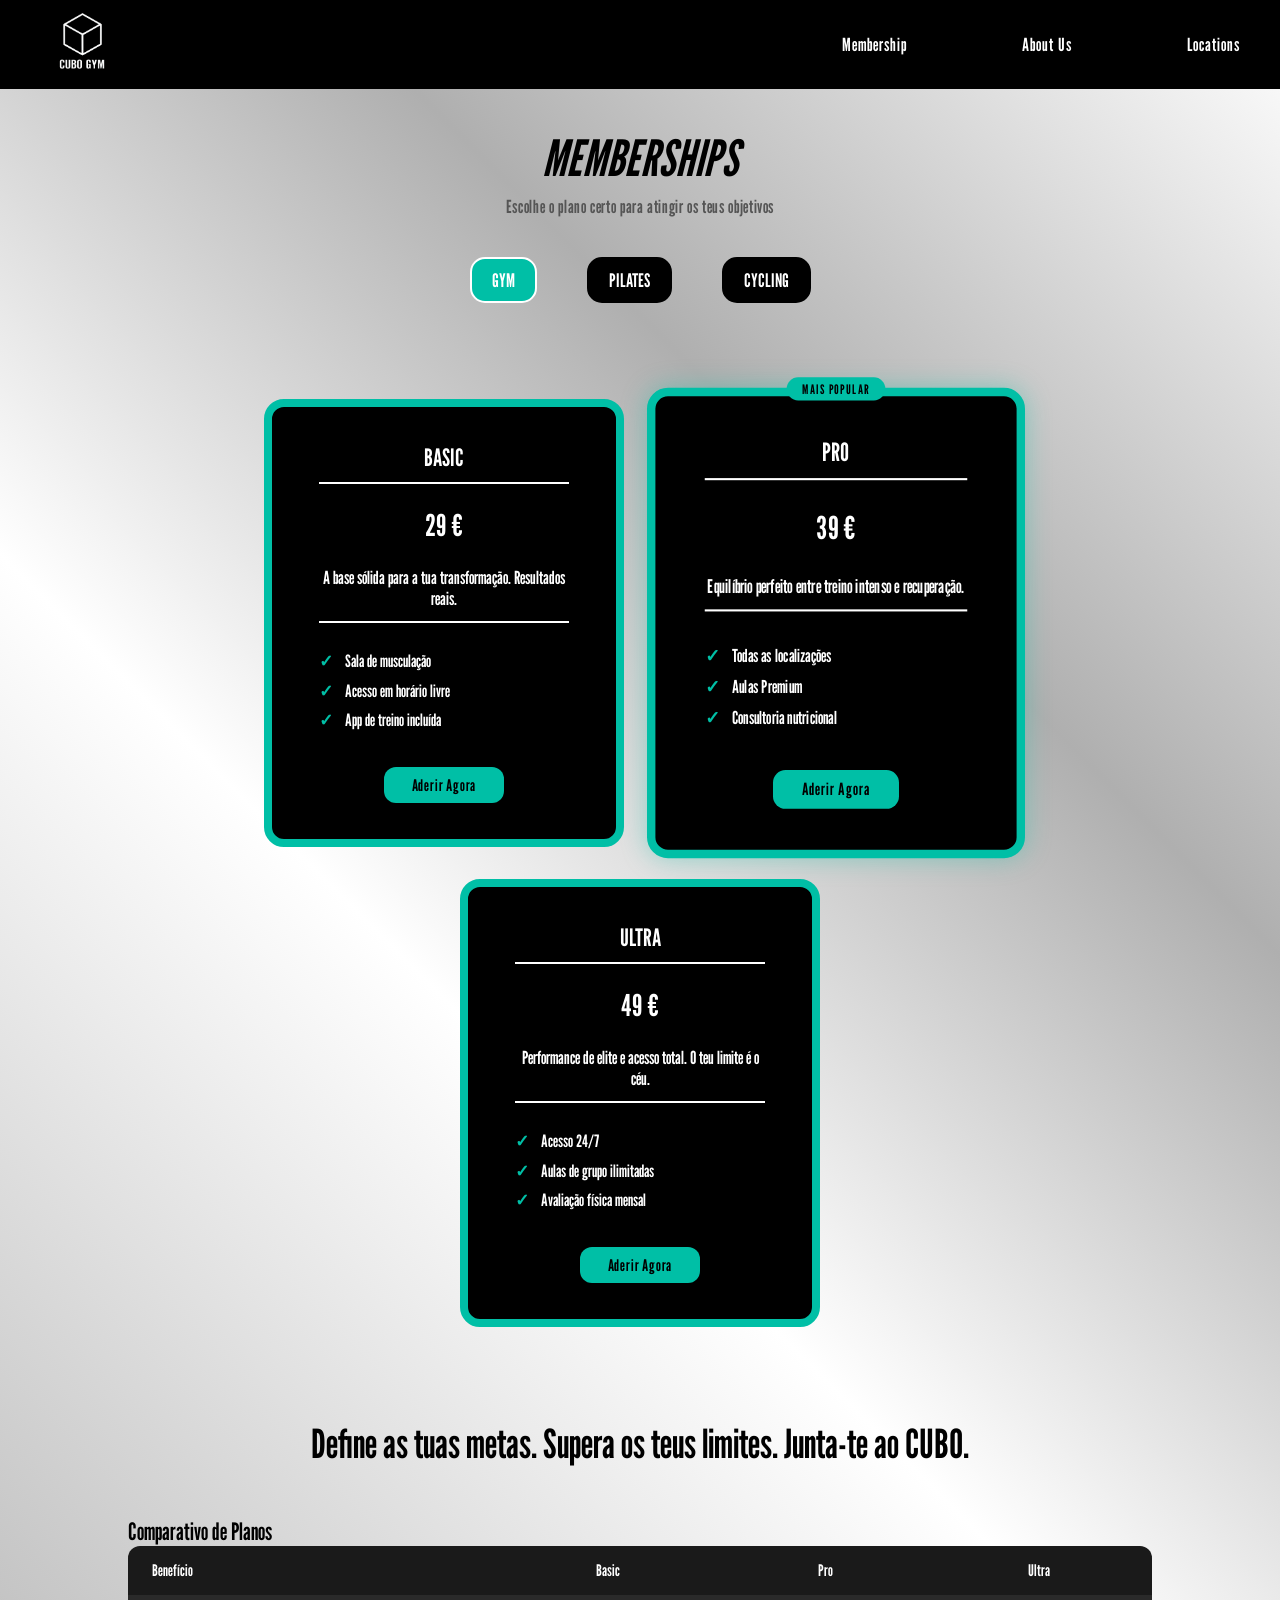
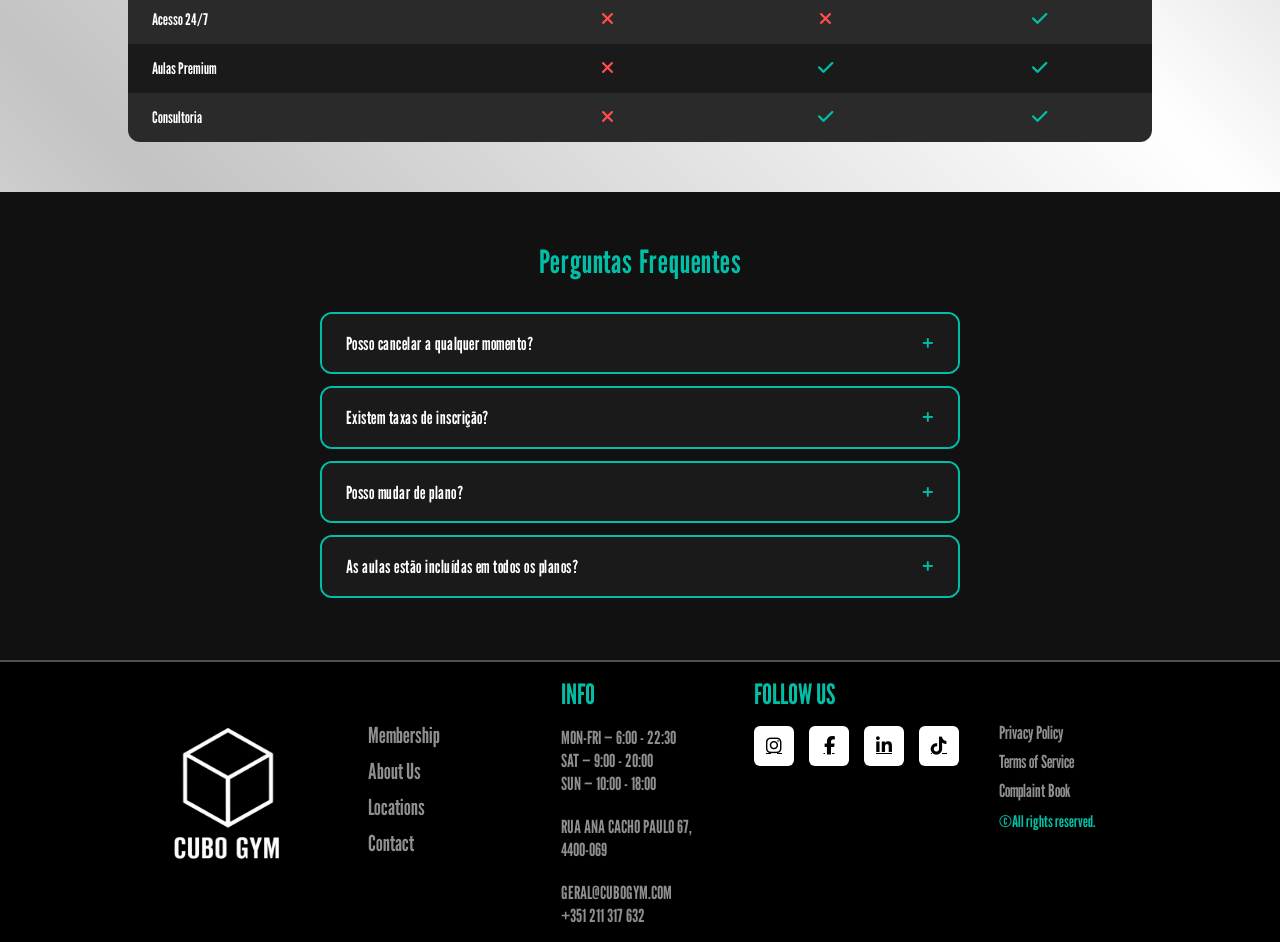
==== commit ab199708: "." ====
--- a/HTML/membership.html
+++ b/HTML/membership.html
@@ -4,17 +4,18 @@
     <meta charset="UTF-8">
     <meta name="viewport" content="width=device-width, initial-scale=1.0">
     <title> MEMBERSHIP </title>
-    <link rel="stylesheet" href="../CSS/tem.css">
+    <link rel="stylesheet" href="../CSS/membership.css">
     <link rel="stylesheet" href="../CSS/style.css">
     <link href="https://fonts.googleapis.com/css2?family=League+Gothic&display=swap" rel="stylesheet">
+    <link rel="stylesheet" href="https://cdnjs.cloudflare.com/ajax/libs/font-awesome/6.5.0/css/all.min.css">
 </head>
 
 <body>
 <nav class="navbar">
-    <a href="../index.html" class="logo">
+    <a href="index.html" class="logo">
         <img src="../images/logo.png" alt="CUBO GYM logo">
     </a>
-    
+
     <ul class="nav-links">
         <li><a href="membership.html">Membership</a></li>
         <li><a href="about.html">About Us</a></li>
@@ -24,15 +25,16 @@
 
 <div class="banner">
     <h2 class="membership-title">MEMBERSHIPS</h2>
-</div>
-
-    <div class="types-membership-container">
-        <h3 class="types-memberships">
-            <span class="gym-title active-tab" data-tab="gym">GYM</span>
-            <span class="pilatus-title" data-tab="pilates">PILATES</span>
-            <span class="cycling-title" data-tab="cycling">CYCLING</span>
-        </h3>
-    </div>
+    <p class="banner-subtitle">Escolhe o plano certo para atingir os teus objetivos</p>
+</div>
+
+<div class="types-membership-container">
+    <h3 class="types-memberships">
+        <a href="#section-gym" class="gym-title">GYM</a>
+        <a href="#section-pilates" class="pilatus-title">PILATES</a>
+        <a href="#section-cycling" class="cycling-title">CYCLING</a>
+    </h3>
+</div>
 
 
 <div class="main-wrapper" id="section-gym">
@@ -47,8 +49,10 @@
                 <li>Acesso em horário livre</li>
                 <li>App de treino incluída</li>
             </ul>
-        </div>
-        <div class="plan">
+            <a href="register.html" class="plan-btn">Aderir Agora</a>
+        </div>
+        <div class="plan plan-popular">
+            <span class="popular-badge">MAIS POPULAR</span>
             <h2>PRO</h2>
             <p class="price">39 €</p>
             <p class="plan-info">Equilíbrio perfeito entre treino intenso e recuperação.</p>
@@ -57,6 +61,7 @@
                 <li>Aulas Premium</li>
                 <li>Consultoria nutricional</li>
             </ul>
+            <a href="register.html" class="plan-btn">Aderir Agora</a>
         </div>
         <div class="plan">
             <h2>ULTRA</h2>
@@ -67,12 +72,13 @@
                 <li>Aulas de grupo ilimitadas</li>
                 <li>Avaliação física mensal</li>
             </ul>
-        </div>
-    </div>
-</div>
-
-
-<div class="main-wrapper" id="section-pilates" style="display:none">
+            <a href="register.html" class="plan-btn">Aderir Agora</a>
+        </div>
+    </div>
+</div>
+
+
+<div class="main-wrapper" id="section-pilates">
 
     <div class="memberships">
         <div class="plan">
@@ -84,8 +90,10 @@
                 <li>Tapete incluído</li>
                 <li>Instrutores certificados</li>
             </ul>
-        </div>
-        <div class="plan">
+            <a href="register.html" class="plan-btn">Aderir Agora</a>
+        </div>
+        <div class="plan plan-popular">
+            <span class="popular-badge">MAIS POPULAR</span>
             <h2>PRO</h2>
             <p class="price">35 €</p>
             <p class="plan-info">Evolui com aulas de reformer e acesso a todas as unidades.</p>
@@ -94,6 +102,7 @@
                 <li>Todas as localizações</li>
                 <li>Aulas de reformer</li>
             </ul>
+            <a href="register.html" class="plan-btn">Aderir Agora</a>
         </div>
         <div class="plan">
             <h2>ULTRA</h2>
@@ -104,12 +113,13 @@
                 <li>Sessões privadas mensais</li>
                 <li>Avaliação postural</li>
             </ul>
-        </div>
-    </div>
-</div>
-
-<!-- CYCLING -->
-<div class="main-wrapper" id="section-cycling" style="display:none">
+            <a href="register.html" class="plan-btn">Aderir Agora</a>
+        </div>
+    </div>
+</div>
+
+
+<div class="main-wrapper" id="section-cycling">
     <img class="bigGuy" src="../images/bigGuy.jpg" alt="CYCLING">
     <div class="memberships">
         <div class="plan">
@@ -121,8 +131,10 @@
                 <li>Bicicleta reservada</li>
                 <li>App de treino incluída</li>
             </ul>
-        </div>
-        <div class="plan">
+            <a href="register.html" class="plan-btn">Aderir Agora</a>
+        </div>
+        <div class="plan plan-popular">
+            <span class="popular-badge">MAIS POPULAR</span>
             <h2>PRO</h2>
             <p class="price">30 €</p>
             <p class="plan-info">Performance e métricas para levares o treino a outro nível.</p>
@@ -131,6 +143,7 @@
                 <li>Todas as localizações</li>
                 <li>Métricas de performance</li>
             </ul>
+            <a href="register.html" class="plan-btn">Aderir Agora</a>
         </div>
         <div class="plan">
             <h2>ULTRA</h2>
@@ -141,11 +154,13 @@
                 <li>Treino personalizado</li>
                 <li>Análise de pedalada mensal</li>
             </ul>
+            <a href="register.html" class="plan-btn">Aderir Agora</a>
         </div>
     </div>
 </div>
 
 <span class="slogan">Define as tuas metas. Supera os teus limites. Junta-te ao CUBO.</span>
+
 <section class="comparison">
     <h2>Comparativo de Planos</h2>
     <div class="table-wrapper">
@@ -158,21 +173,21 @@
             </tr>
             <tr>
                 <td>Acesso 24/7</td>
-                <td>❌</td>
-                <td>❌</td>
-                <td>✅</td>
+                <td><i class="fa-solid fa-xmark icon-xmark"></i></td>
+                <td><i class="fa-solid fa-xmark icon-xmark"></i></td>
+                <td><i class="fa-solid fa-check icon-check"></i></td>
             </tr>
             <tr>
                 <td>Aulas Premium</td>
-                <td>❌</td>
-                <td>✅</td>
-                <td>✅</td>
+                <td><i class="fa-solid fa-xmark icon-xmark"></i></td>
+                <td><i class="fa-solid fa-check icon-check"></i></td>
+                <td><i class="fa-solid fa-check icon-check"></i></td>
             </tr>
             <tr>
                 <td>Consultoria</td>
-                <td>❌</td>
-                <td>✅</td>
-                <td>✅</td>
+                <td><i class="fa-solid fa-xmark icon-xmark"></i></td>
+                <td><i class="fa-solid fa-check icon-check"></i></td>
+                <td><i class="fa-solid fa-check icon-check"></i></td>
             </tr>
         </table>
     </div>
@@ -181,89 +196,75 @@
 <section class="wrapper-perguntas">
     <h2 class="perguntas-title">Perguntas Frequentes</h2>
 
-    <div class="faq-item">
-        <button class="faq-question" aria-expanded="false">
-            Posso cancelar a qualquer momento?
-            <span class="faq-icon">+</span>
-        </button>
+    <details class="faq-item">
+        <summary class="faq-question">Posso cancelar a qualquer momento?</summary>
         <div class="faq-answer">
             <p>Sim, podes cancelar a tua subscrição com 30 dias de antecedência.</p>
         </div>
-    </div>
-
-    <div class="faq-item">
-        <button class="faq-question" aria-expanded="false">
-            Existem taxas de inscrição?
-            <span class="faq-icon">+</span>
-        </button>
+    </details>
+
+    <details class="faq-item">
+        <summary class="faq-question">Existem taxas de inscrição?</summary>
         <div class="faq-answer">
             <p>Apenas uma taxa única inicial de 10€ no momento da adesão.</p>
         </div>
-    </div>
-
-    <div class="faq-item">
-        <button class="faq-question" aria-expanded="false">
-            Posso mudar de plano?
-            <span class="faq-icon">+</span>
-        </button>
+    </details>
+
+    <details class="faq-item">
+        <summary class="faq-question">Posso mudar de plano?</summary>
         <div class="faq-answer">
             <p>Sim, podes fazer upgrade ou downgrade do teu plano a qualquer momento na área de cliente.</p>
         </div>
-    </div>
-
-    <div class="faq-item">
-        <button class="faq-question" aria-expanded="false">
-            As aulas estão incluídas em todos os planos?
-            <span class="faq-icon">+</span>
-        </button>
+    </details>
+
+    <details class="faq-item">
+        <summary class="faq-question">As aulas estão incluídas em todos os planos?</summary>
         <div class="faq-answer">
             <p>As aulas de grupo básicas estão incluídas no plano Basic. Aulas Premium e especializadas estão disponíveis nos planos Pro e Ultra.</p>
         </div>
-    </div>
+    </details>
+
 </section>
 
-<footer class="footer">
-    <p>&copy; 2026 CUBO GYM. Todos os direitos reservados.</p>
-    <div class="social-links">
-        <a href="#">Instagram</a> | <a href="#">Facebook</a>
-    </div>
-</footer>
-
-<script>
-    document.querySelector('.hamburger').addEventListener('click', function () {
-        document.querySelector('.nav-links').classList.toggle('open');
-    });
-
-    document.querySelectorAll('.types-memberships span').forEach(function (tab) {
-        tab.addEventListener('click', function () {
-            document.querySelectorAll('.types-memberships span').forEach(function (t) {
-                t.classList.remove('active-tab');
-            });
-            this.classList.add('active-tab');
-
-            var target = this.getAttribute('data-tab');
-            ['gym', 'pilates', 'cycling'].forEach(function (id) {
-                document.getElementById('section-' + id).style.display = id === target ? 'flex' : 'none';
-            });
-        });
-    });
-
-    document.querySelectorAll('.faq-question').forEach(function (btn) {
-        btn.addEventListener('click', function () {
-            var item = this.closest('.faq-item');
-            var isOpen = item.classList.contains('open');
-
-            document.querySelectorAll('.faq-item.open').forEach(function (el) {
-                el.classList.remove('open');
-                el.querySelector('.faq-question').setAttribute('aria-expanded', 'false');
-            });
-
-            if (!isOpen) {
-                item.classList.add('open');
-                this.setAttribute('aria-expanded', 'true');
-            }
-        });
-    });
-</script>
+    <footer class="footer">
+        <div class="footer-logo">
+            <a href="index.html" class="footer-logo">
+                <img src="../images/logo.png" alt="CUBO GYM logo">
+             </a>
+        </div>
+        <div class="footer-links">
+            <a href="membership.html">Membership</a>
+            <a href="about.html">About Us</a>
+            <a href="locations.html">Locations</a>
+            <a href="contact.html">Contact</a>
+        </div>
+        <div class="footer-info">
+            <h3>INFO</h3>
+            <p>MON-FRI — 6:00 - 22:30</p>
+            <p>SAT — 9:00 - 20:00</p>
+            <p>SUN — 10:00 - 18:00</p>
+            <br>
+            <p>RUA ANA CACHO PAULO 67, 4400-069</p>
+            <br>
+            <p>GERAL@CUBOGYM.COM</p>
+            <p>+351 211 317 632</p>
+        </div>
+        <div class="footer-socials">
+            <h3>FOLLOW US</h3>
+            <div class="social-icons">
+                <a href="#"><i class="fa-brands fa-instagram"></i></a>
+                <a href="#"><i class="fa-brands fa-facebook-f"></i></a>
+                <a href="#"><i class="fa-brands fa-linkedin-in"></i></a>
+                <a href="#"><i class="fa-brands fa-tiktok"></i></a>
+            </div>
+        </div>
+        <div class="footer-right">
+            <a href="privacy.html">Privacy Policy</a>
+            <a href="terms.html">Terms of Service</a>
+            <a href="complaints.html">Complaint Book</a>
+            <p>&copy;All rights reserved.</p>
+        </div>
+        </footer>
+
 </body>
 </html>
--- a/CSS/membership.css
+++ b/CSS/membership.css
@@ -0,0 +1,492 @@
+body {
+    font-family: 'League Gothic', sans-serif;
+    color: black;
+    background: linear-gradient(
+            45deg,
+            #FFFFFF 0%,
+            #C3C3C3 24%,
+            #FFFFFF 52%,
+            #AFAFAF 75%,
+            #FFFFFF 100%
+    );
+}
+
+.main-wrapper {
+    display: flex;
+    justify-content: center;
+    align-items: center;
+
+    gap: 2.5rem;
+    padding: 2.5rem;
+    flex-wrap: wrap;
+}
+
+.bigGuy {
+    display: grid;
+    justify-content: left;
+    height: auto;
+    max-height: 31.25rem;
+    border-radius: 1rem;
+}
+
+.types-membership-container {
+    display: flex;
+    justify-content: center;
+    align-items: center;
+    padding: 1.5rem 0;
+}
+
+.types-memberships {
+    text-decoration: none;
+    display: flex;
+    justify-content: center;
+    gap: 3.125rem;
+    color: white;
+}
+
+.memberships {
+    display: flex;
+    justify-content: center;
+    align-items: stretch;
+    padding: 2rem 3rem;
+    gap: 2rem;
+    color: white;
+    flex-wrap: wrap;
+}
+
+.types-memberships a {
+    padding: 0.625rem 1.25rem;
+    width: fit-content;
+    text-decoration: none;
+    color: white;
+    background-color: black;
+    border: 0.125rem solid black;
+    border-radius: 0.9375rem;
+    cursor: pointer;
+}
+
+.types-memberships a:hover {
+    background-color: #00bfa6;
+    border: 0.125rem solid white;
+    border-radius: 0.9375rem;
+}
+
+/* Tabs: esconde todas as secções por defeito */
+#section-gym,
+#section-pilates,
+#section-cycling {
+    display: none;
+}
+
+/* Mostra a secção cujo ID está no URL */
+#section-gym:target,
+#section-pilates:target,
+#section-cycling:target {
+    display: flex;
+}
+
+body:not(:has(:target)) #section-gym {
+    display: flex;
+}
+
+/* Destaca a tab ativa consoante o :target */
+body:has(#section-gym:target) .types-memberships a[href="#section-gym"],
+body:has(#section-pilates:target) .types-memberships a[href="#section-pilates"],
+body:has(#section-cycling:target) .types-memberships a[href="#section-cycling"] {
+    background-color: #00bfa6;
+    border: 0.125rem solid white;
+}
+
+/* Tab GYM destacada por defeito (sem target no URL) */
+body:not(:has(:target)) .types-memberships a[href="#section-gym"] {
+    background-color: #00bfa6;
+    border: 0.125rem solid white;
+}
+
+.banner {
+    display: flex;
+    flex-direction: column;
+    justify-content: center;
+    align-items: center;
+    padding-top: 6.5rem;
+    padding-bottom: 0.5rem;
+}
+
+.membership-title {
+    font-size: 3.125rem;
+    font-style: italic;
+    text-align: center;
+    padding: 1.5rem 2rem 0.5rem;
+    color: black;
+}
+
+.banner-subtitle {
+    font-size: 1.125rem;
+    color: #555;
+    letter-spacing: 0.04rem;
+    margin-bottom: 0.5rem;
+    text-align: center;
+}
+
+.slogan {
+    display: flex;
+    justify-content: center;
+    margin: 1.25rem;
+    font-style: inherit;
+    font-size: 2.5rem;
+    text-align: center;
+}
+
+/* Plan cards */
+.plan {
+    display: flex;
+    flex-direction: column;
+    align-items: center;
+    justify-content: space-evenly;
+    position: relative;
+
+    text-align: justify;
+    border: 0.5rem solid #00bfa6;
+    border-radius: 1.25rem;
+    width: 22.5rem;
+    min-height: 28rem;
+    padding: 1.5rem 1rem;
+    gap: 0.75rem;
+
+    background-color: black;
+    transition: 0.4s;
+}
+
+.plan h2 {
+    width: 80%;
+    border-bottom: 0.125rem solid white;
+    padding-bottom: 0.625rem;
+    text-align: center;
+}
+
+.plan-popular {
+    transform: scale(1.05);
+    border-color: #00bfa6;
+    box-shadow: 0 0 24px rgba(0, 191, 166, 0.35);
+}
+
+.popular-badge {
+    position: absolute;
+    top: -1.1rem;
+    background: #00bfa6;
+    color: black;
+    padding: 0.2rem 0.9rem;
+    border-radius: 999px;
+    font-size: 0.78rem;
+    letter-spacing: 0.08rem;
+    font-weight: bold;
+}
+
+.plan:hover {
+    background-color: #00bfa6;
+    border: 0.5rem solid azure;
+    transform: scale(1.1);
+    color: black;
+}
+
+.plan:hover .popular-badge {
+    background: black;
+    color: #00bfa6;
+}
+
+/* Plan list */
+.plan ul {
+    list-style: none;
+    padding: 0;
+    width: 80%;
+}
+
+.plan ul li {
+    padding: 0.3rem 0 0.3rem 1.6rem;
+    position: relative;
+    font-size: 1.0625rem;
+}
+
+.plan ul li::before {
+    content: '✓';
+    color: #00bfa6;
+    position: absolute;
+    left: 0;
+    font-weight: bold;
+    transition: color 0.4s;
+}
+
+.plan:hover ul li::before {
+    color: black;
+}
+
+/* CTA button */
+.plan-btn {
+    display: inline-block;
+    margin-top: 0.5rem;
+    padding: 0.55rem 1.75rem;
+    background: #00bfa6;
+    color: black;
+    border-radius: 0.75rem;
+    text-decoration: none;
+    font-size: 1rem;
+    letter-spacing: 0.05rem;
+    transition: background 0.3s, color 0.3s, transform 0.2s;
+}
+
+.plan-btn:hover {
+    transform: scale(1.05);
+}
+
+.plan:hover .plan-btn {
+    background: black;
+    color: white;
+}
+
+.price {
+    display: flex;
+    justify-content: center;
+    font-size: 1.875rem;
+}
+
+.plan-info {
+    display: flex;
+    flex-direction: column;
+    align-items: center;
+    font-size: 1.125rem;
+    text-align: center;
+
+    width: 80%;
+    border-bottom: 0.125rem solid white;
+    padding-bottom: 0.75rem;
+    transition: border-color 0.4s;
+}
+
+.plan:hover .plan-info {
+    border-bottom-color: rgba(0,0,0,0.3);
+}
+
+/* Comparison table */
+.wrapper-perguntas {
+    display: flex;
+    flex-direction: column;
+    align-items: center;
+    justify-content: center;
+    padding: 3.125rem 1.25rem;
+    background: #111;
+}
+
+.perguntas-title {
+    color: #00bfa6;
+    font-size: 2rem;
+    margin-bottom: 2rem;
+    text-align: center;
+    letter-spacing: 0.05rem;
+}
+
+.comparison {
+    margin: 3.125rem auto;
+    width: 80%;
+    color: black;
+}
+
+.table-wrapper {
+    overflow-x: auto;
+    -webkit-overflow-scrolling: touch;
+}
+
+.table-dark {
+    width: 100%;
+    border-collapse: separate;
+    border-spacing: 0;
+    border-radius: 0.75rem;
+    overflow: hidden;
+    color: white;
+    font-size: 1rem;
+}
+
+.table-dark th,
+.table-dark td {
+    padding: 0.9375rem 1.5rem;
+    text-align: center;
+}
+
+.table-dark td:first-child,
+.table-dark th:first-child {
+    text-align: left;
+}
+
+.table-dark thead tr {
+    background-color: black;
+    color: #00bfa6;
+    font-size: 1.125rem;
+    letter-spacing: 0.05rem;
+}
+
+.table-dark tbody tr:nth-child(odd) {
+    background-color: #1a1a1a;
+}
+
+.table-dark tbody tr:nth-child(even) {
+    background-color: #2a2a2a;
+}
+
+.table-dark tbody tr:hover {
+    background-color: #00bfa6;
+    color: black;
+}
+
+.icon-check {
+    color: #00bfa6;
+    font-size: 1.1rem;
+}
+
+.icon-xmark {
+    color: #ff4d4d;
+    font-size: 1.1rem;
+}
+
+.table-dark tbody tr:hover .icon-check {
+    color: black;
+}
+
+.table-dark tbody tr:hover .icon-xmark {
+    color: #333;
+}
+
+/* FAQ accordion */
+.faq-item {
+    width: 100%;
+    max-width: 40rem;
+    border: 0.125rem solid #00bfa6;
+    border-radius: 0.75rem;
+    margin-bottom: 0.75rem;
+    overflow: hidden;
+}
+
+.faq-item summary.faq-question {
+    list-style: none;
+    cursor: pointer;
+    display: flex;
+    justify-content: space-between;
+    align-items: center;
+    width: 100%;
+    background: #1a1a1a;
+    color: white;
+    padding: 1.125rem 1.5rem;
+    font-size: 1.125rem;
+    letter-spacing: 0.03rem;
+    user-select: none;
+    transition: background 0.2s;
+}
+
+.faq-item summary.faq-question::-webkit-details-marker {
+    display: none;
+}
+
+.faq-item summary.faq-question::after {
+    content: '+';
+    font-size: 1.4rem;
+    color: #00bfa6;
+    transition: transform 0.3s;
+    line-height: 1;
+}
+
+.faq-item[open] summary.faq-question::after {
+    content: '−';
+}
+
+.faq-item summary.faq-question:hover {
+    background: #252525;
+}
+
+.faq-answer {
+    background: #222;
+    color: #ddd;
+    font-size: 1rem;
+    padding: 1rem 1.5rem;
+}
+
+@media (max-width: 768px) {
+    .membership-title {
+        font-size: 1.75rem;
+        padding: 1.25rem 0.9375rem 0.5rem;
+    }
+
+    .banner-subtitle {
+        font-size: 1rem;
+        padding: 0 1rem;
+    }
+
+    .slogan {
+        font-size: 1.375rem;
+        margin: 0.625rem;
+        text-align: center;
+    }
+
+    .main-wrapper {
+        flex-direction: column;
+        padding: 1rem;
+        gap: 1rem;
+    }
+
+    .bigGuy {
+        width: 100%;
+        max-height: 15.625rem;
+        object-fit: cover;
+    }
+
+    .memberships {
+        flex-direction: column;
+        align-items: center;
+        gap: 2rem;
+        padding: 1rem;
+    }
+
+    .plan {
+        width: 85%;
+        min-height: auto;
+        padding: 1.5rem 1rem;
+    }
+
+    .plan-popular {
+        transform: scale(1.03);
+    }
+
+    .types-memberships {
+        flex-wrap: wrap;
+        gap: 0.5rem;
+        justify-content: center;
+    }
+
+    .comparison {
+        width: 95%;
+    }
+
+    .wrapper-perguntas {
+        padding: 1.5rem 0.75rem;
+    }
+
+    .faq-item {
+        max-width: 100%;
+    }
+
+    .faq-item summary.faq-question {
+        font-size: 1rem;
+        padding: 1rem 1.25rem;
+    }
+}
+
+@media (max-width: 480px) {
+    .membership-title {
+        font-size: 1.375rem;
+    }
+
+    .slogan {
+        font-size: 1.125rem;
+    }
+
+    .plan {
+        width: 95%;
+    }
+}
--- a/CSS/style.css
+++ b/CSS/style.css
@@ -6,24 +6,24 @@
 }
 
 :root {
-    --accent: #00bfa6;
+    --accent: #00bfa6; 
     --text-main: #ffffff;
     --text-dim: #8f8f8f;
-    --bg-color: #000000;
 }
 
 /*navbar*/
 .navbar {
-    display: flex;
+    display:flex;
     align-items: center;
     justify-content: space-between;
-    position: fixed;
+    position:fixed;
     width: 100%;
-    padding: 0px 40px;
-    background-color: var(--bg-color);
-}
-
-.logo img {
+    padding : 0px 40px;
+    background-color: black;
+    z-index: 1000;
+}
+
+.logo img{
     height: 85px;
 }
 
@@ -55,8 +55,8 @@
     display: grid;
     grid-template-columns: repeat(5, 1fr);
     gap: 40px;
-    padding: 50px 10%;
-    background-color: var(--bg-color);
+    padding: 15px 10%;
+    background-color: black;
     border-top: 2px solid #4f4f4f;
     font-family: 'League Gothic', sans-serif;
 }
@@ -129,7 +129,7 @@
     display: flex;
     flex-direction: column;
     gap: 8px;
-    margin-top: 45px;
+    margin-top:45px;
 }
 
 .footer-right a {
@@ -148,6 +148,27 @@
     margin-top: 3px;
     color: var(--accent);
     font-size: 16px;
+}
+
+/* esconder checkbox */
+#menu-toggle {
+    display: none;
+}
+
+/* hamburger escondido por defeito */
+.menu-icon {
+    display: none;
+    flex-direction: column;
+    gap: 6px;
+    cursor: pointer;
+}
+
+.menu-icon span {
+    width: 30px;
+    height: 3px;
+    background-color: white;
+    display: block;
+    transition: 0.3s;
 }
 
 /* responsive */
@@ -162,12 +183,6 @@
 
     .logo img {
         height: 65px;
-    }
-
-    .nav-links {
-        gap: 30px;
-        flex-wrap: wrap;
-        justify-content: center;
     }
 
     /* footer */
@@ -198,6 +213,26 @@
         justify-content: center;
     }
 
+    .menu-icon {
+        display: flex;
+    }
+
+    .nav-links {
+        display: none;
+        flex-direction: column;
+        align-items: center;
+        gap: 30px;
+        position: absolute;
+        top: 80px;
+        left: 0;
+        width: 100%;
+        background-color: black;
+        padding: 30px 0;
+    }
+
+    #menu-toggle:checked + .menu-icon + .nav-links {
+        display: flex;
+    }
 }
 
 @media (max-width: 1100px) {
@@ -219,27 +254,4 @@
     .social-icons {
         flex-wrap: wrap;
     }
-}
-
-.navbar {
-    display: flex;
-    align-items: center;
-    justify-content: space-between;
-    position: fixed;
-    width: 100%;
-    padding: 0 2.5rem;
-    background-color: black;
-}
-
-.logo img {
-    height: 5.3125rem;
-}
-
-.nav-links {
-    display: flex;
-    gap: 7.1875rem;
-
-    list-style: none;
-    margin: 0;
-    padding: 0;
-}
+}
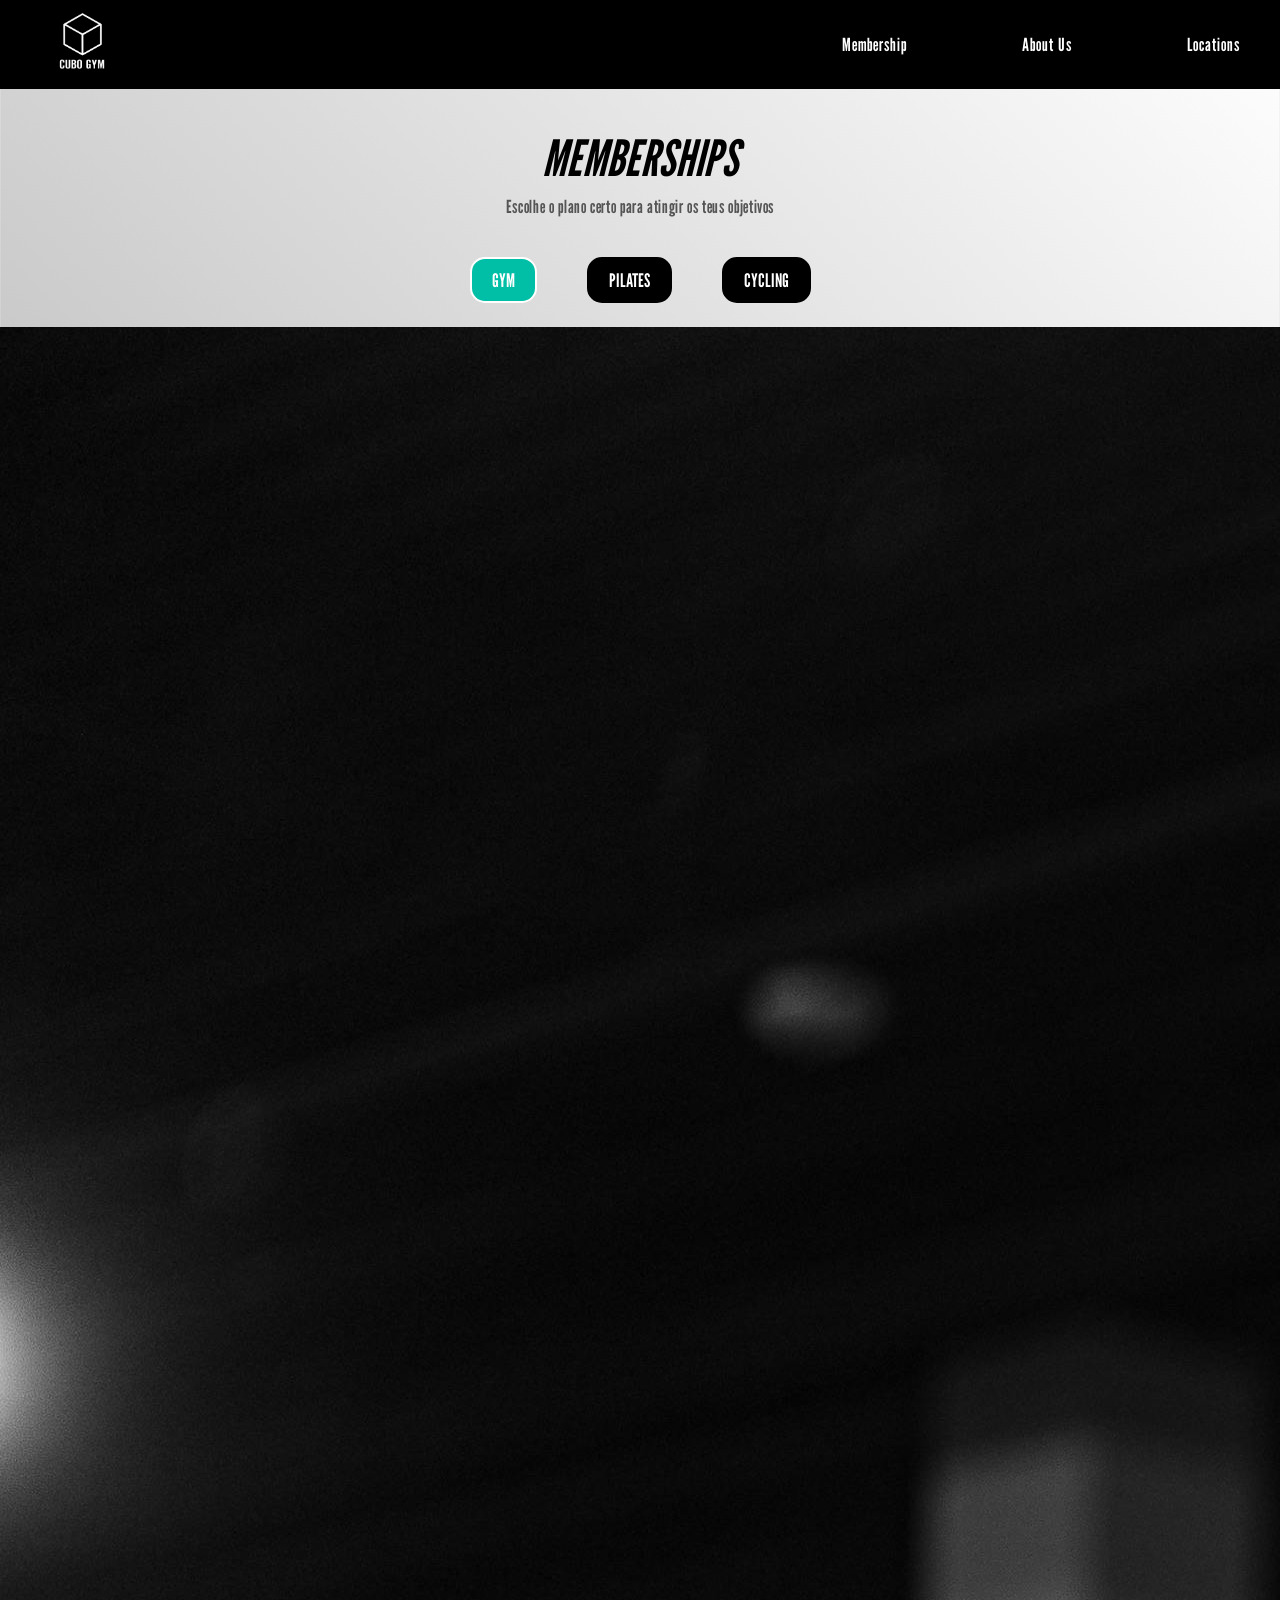
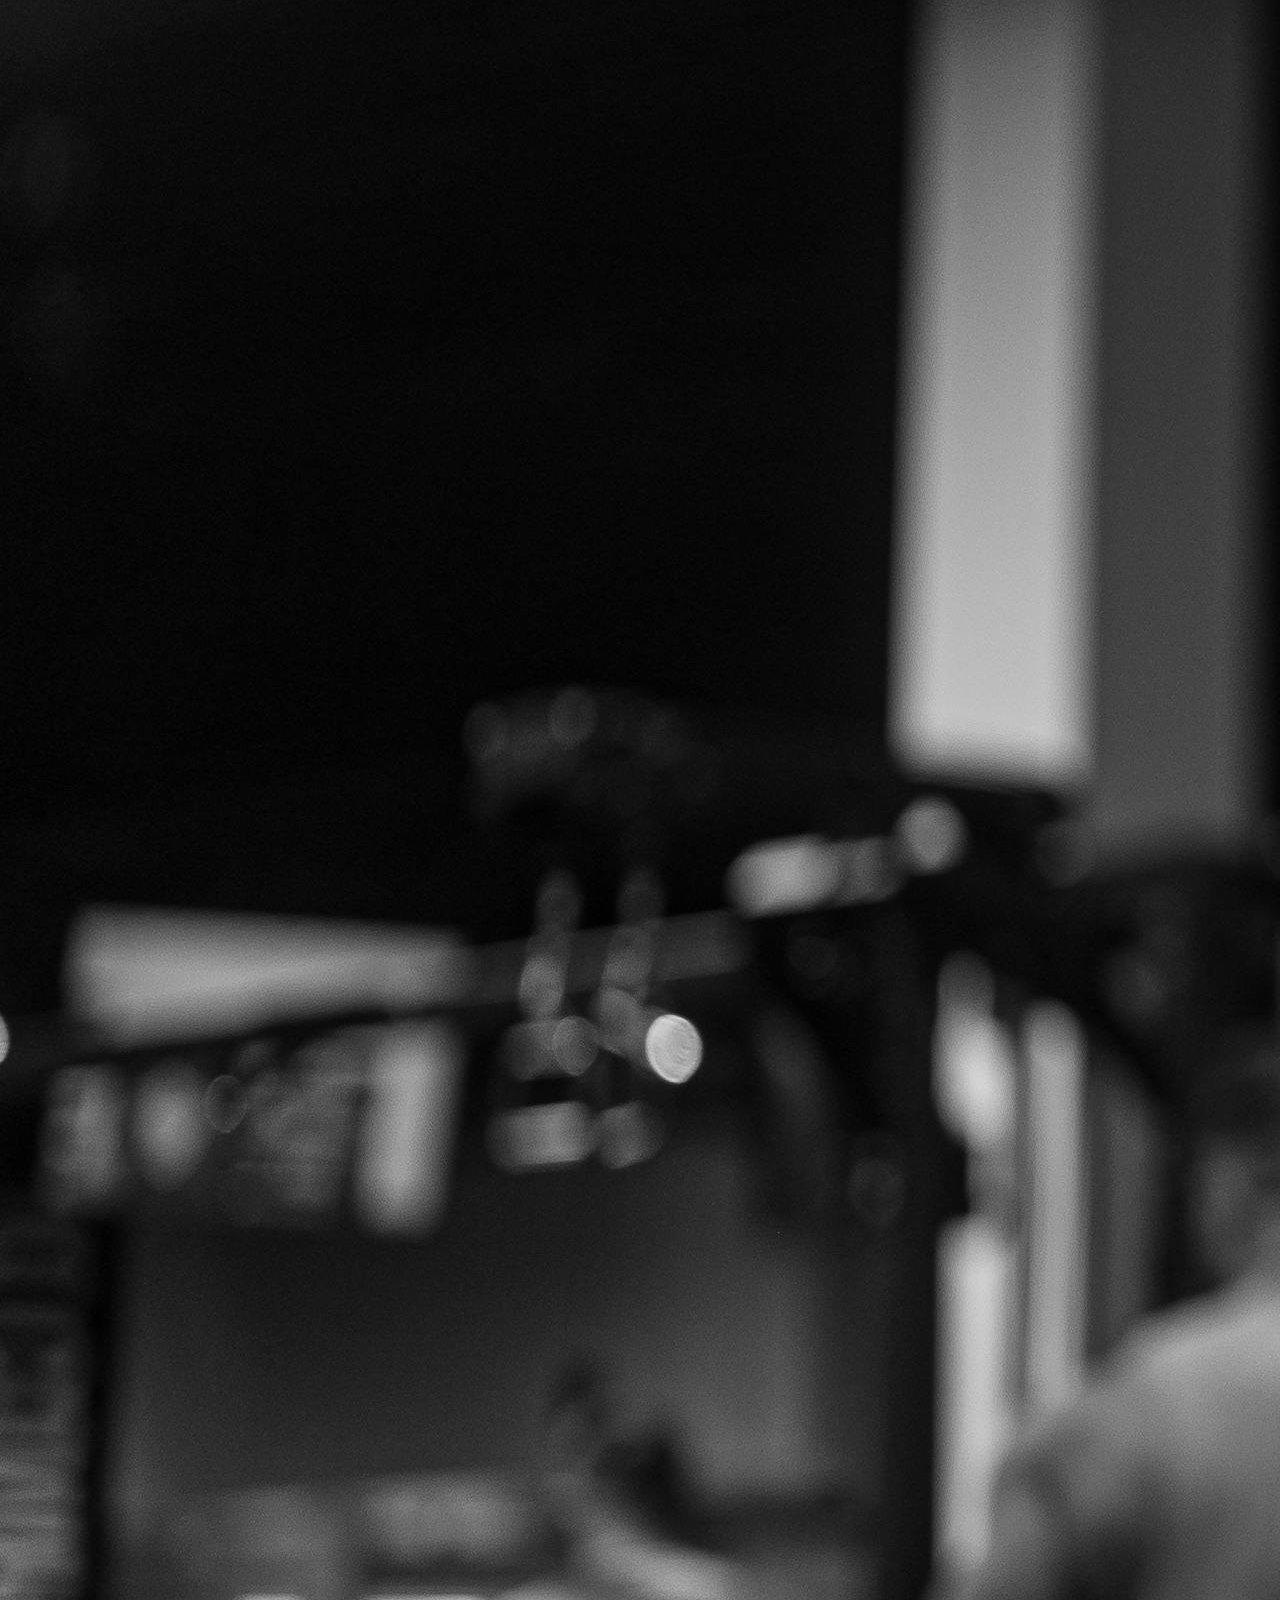
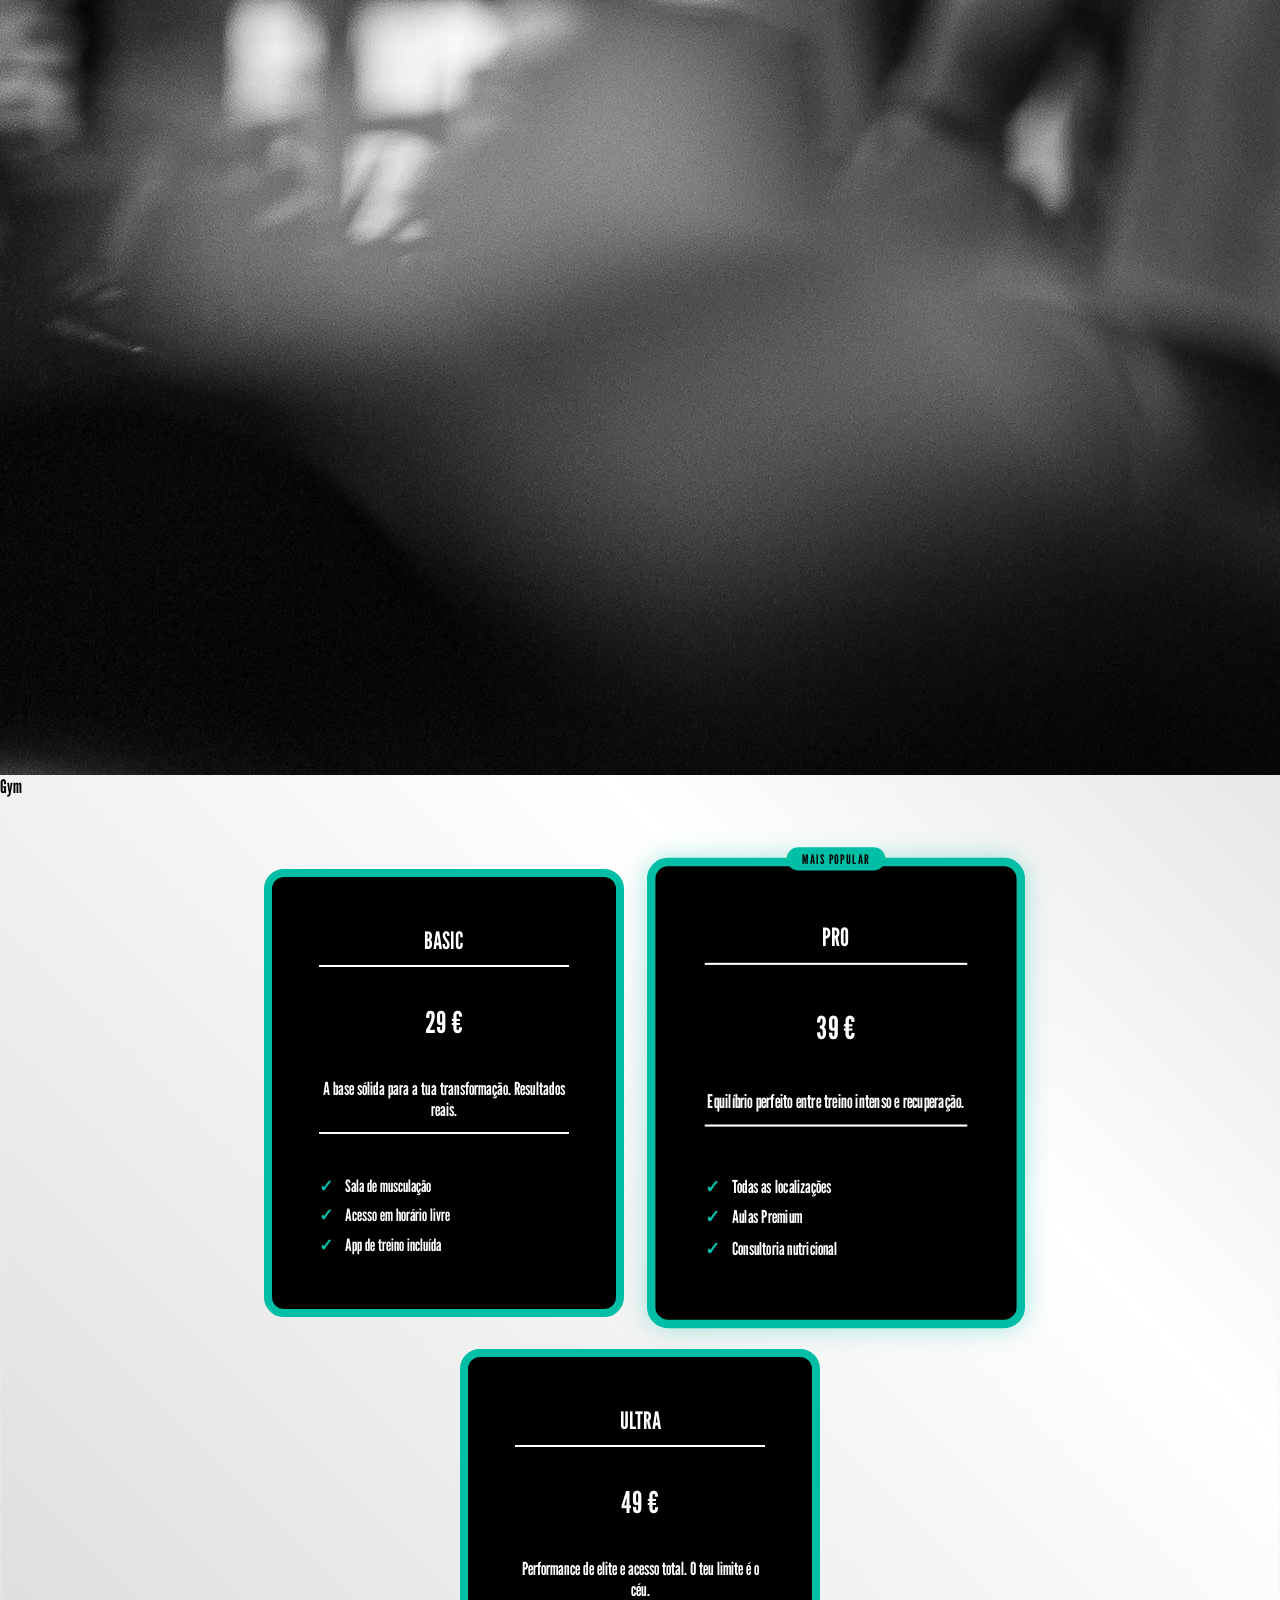
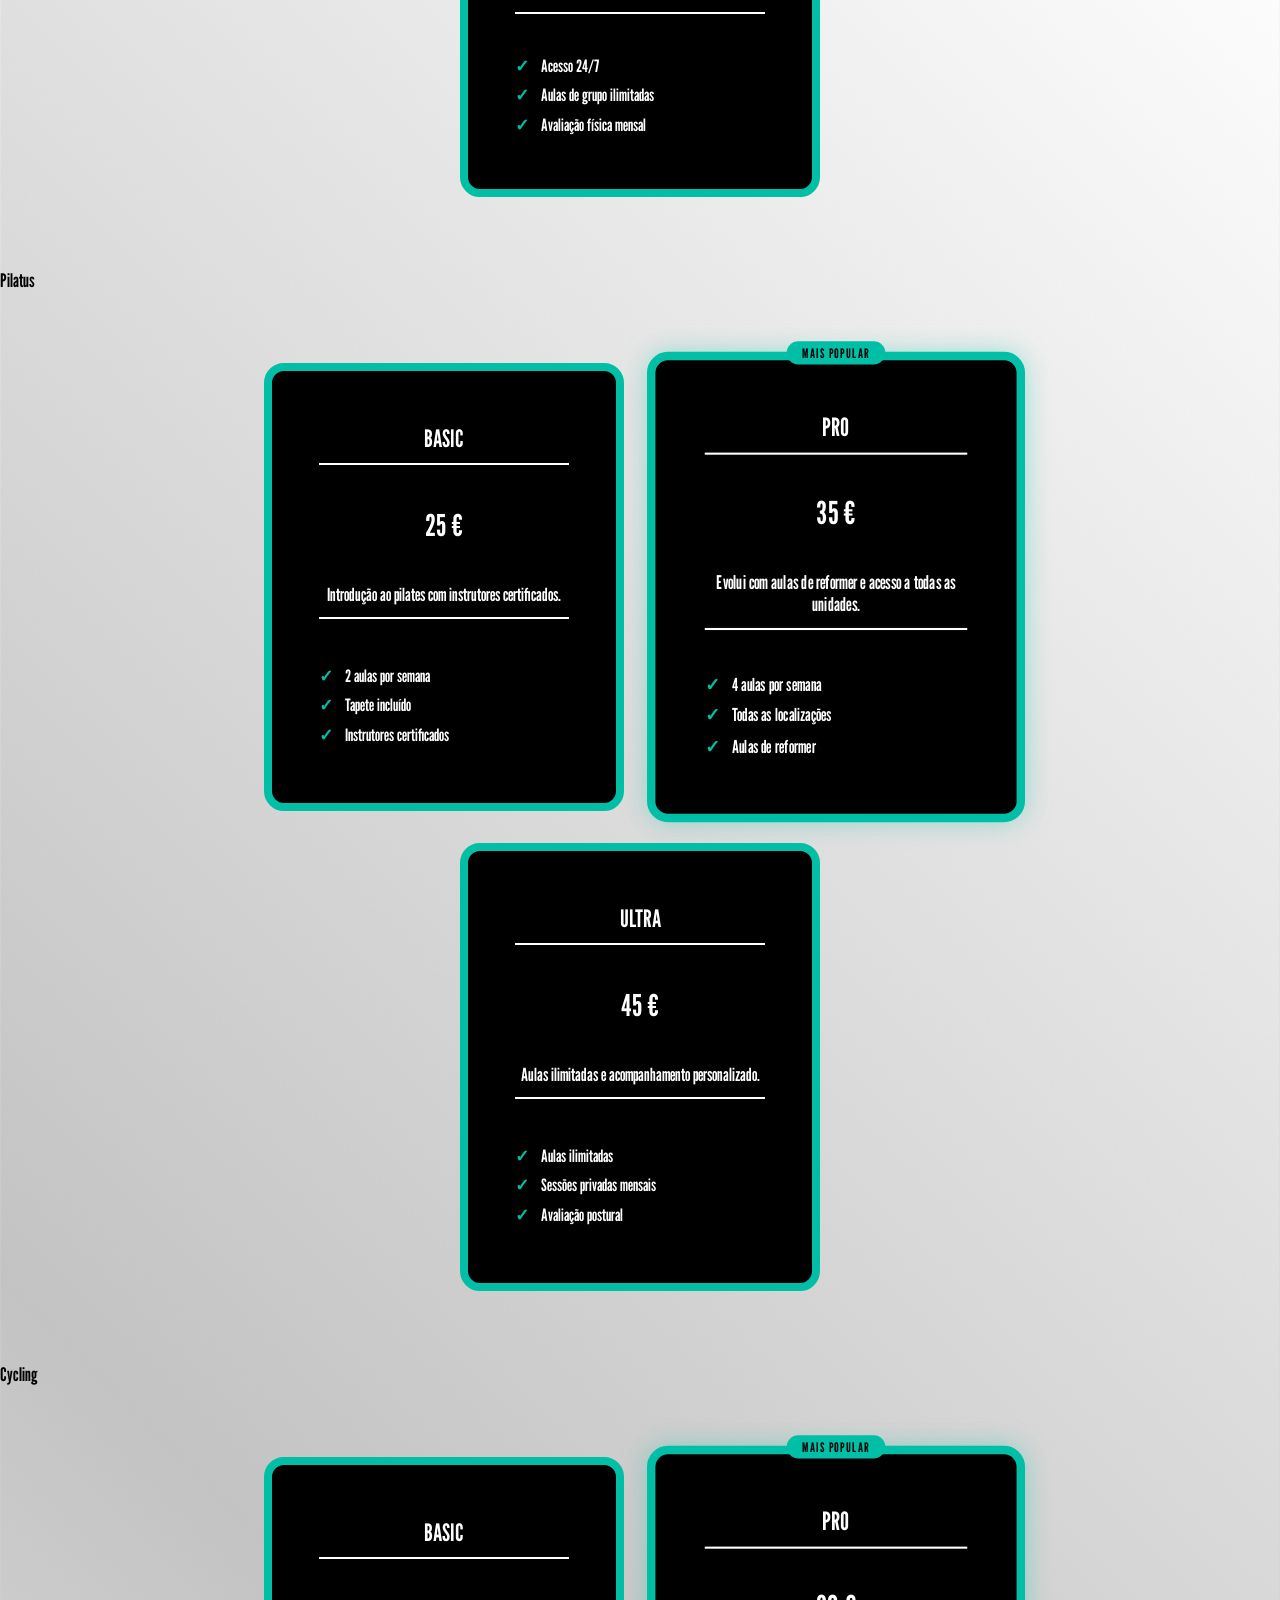
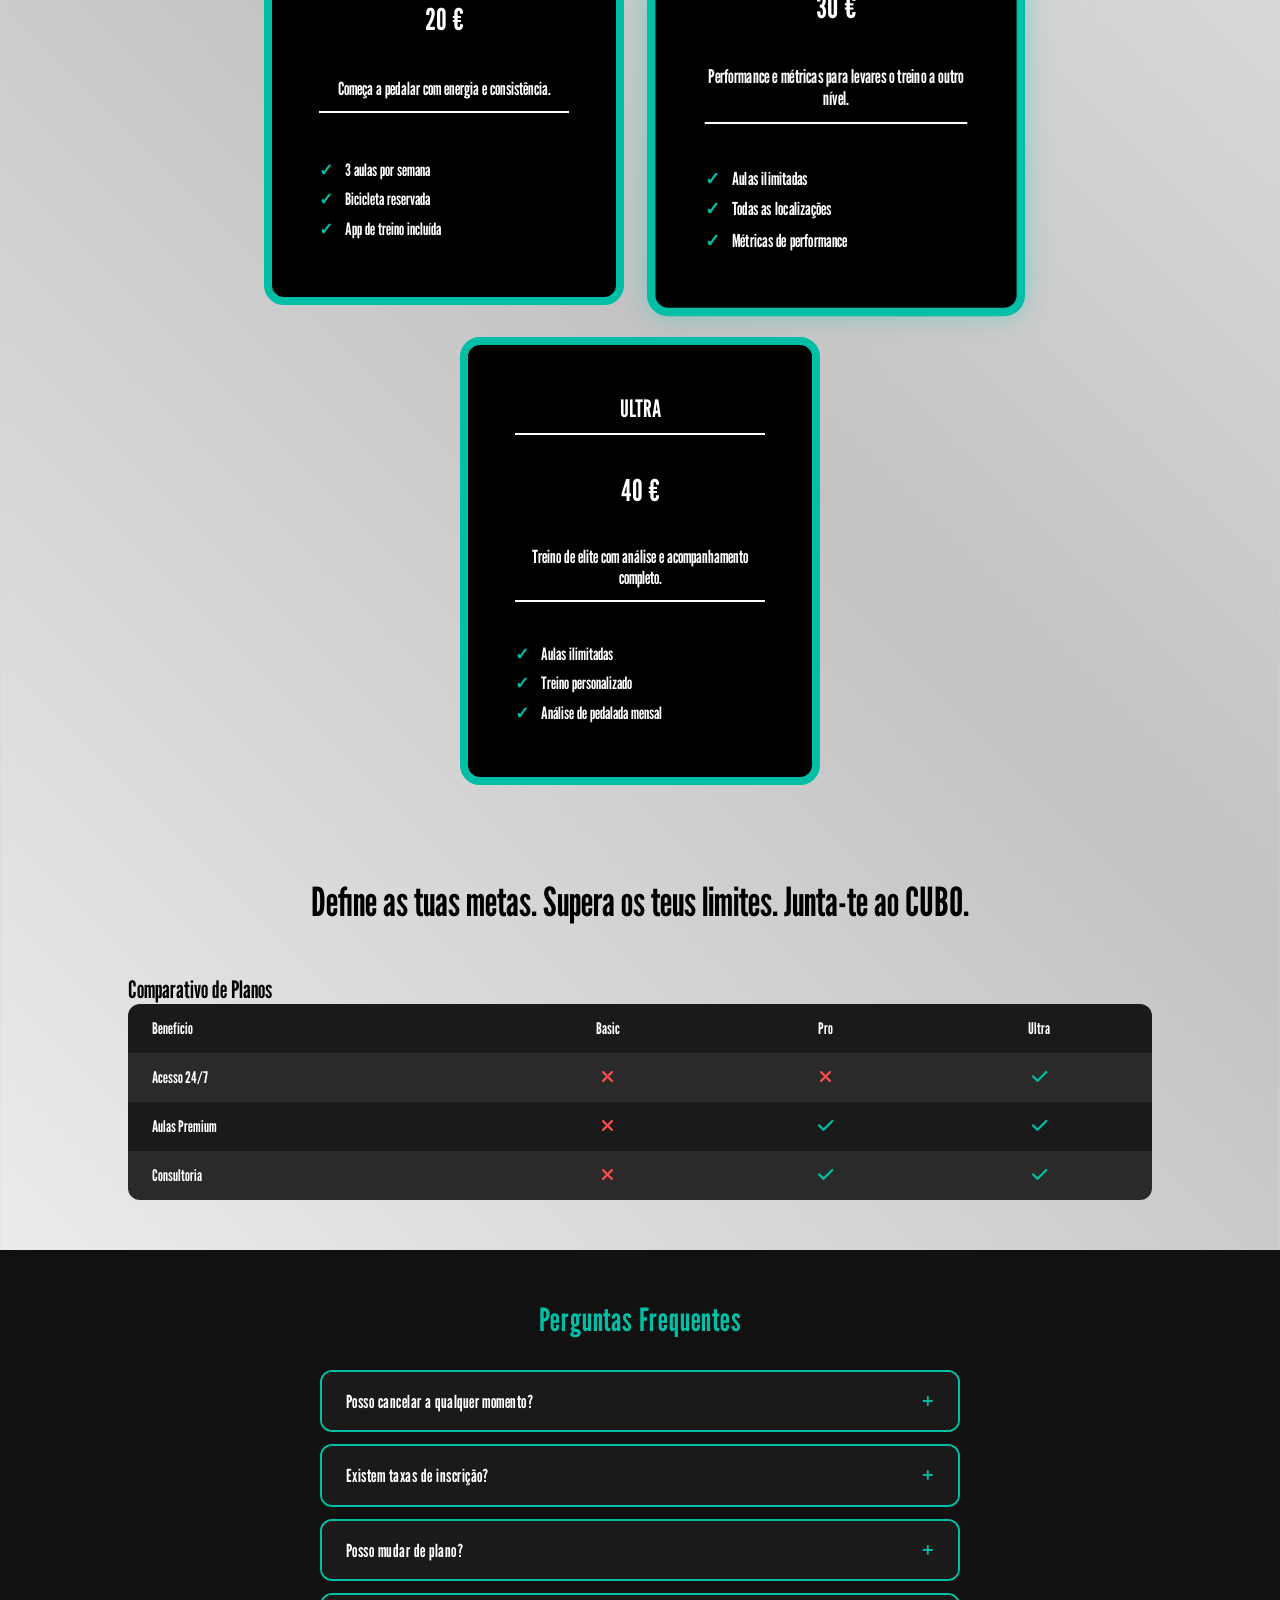
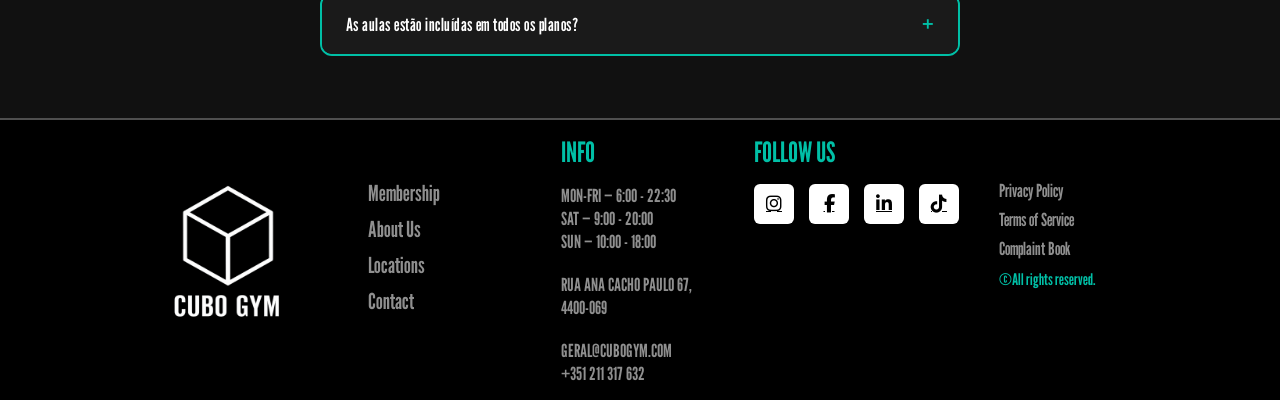
==== commit 135fe2bf: "fix minor bugs in all htmls and added membership images" ====
--- a/HTML/membership.html
+++ b/HTML/membership.html
@@ -37,7 +37,9 @@
 </div>
 
 
-<div class="main-wrapper" id="section-gym">
+<img class="examples-img" id="section-gym" src="../images/bigGuy.jpg" alt="Gym section">
+<h3 class="Gym-title">Gym</h3>
+<div class="main-wrapper">
 
     <div class="memberships">
         <div class="plan">
@@ -49,7 +51,6 @@
                 <li>Acesso em horário livre</li>
                 <li>App de treino incluída</li>
             </ul>
-            <a href="register.html" class="plan-btn">Aderir Agora</a>
         </div>
         <div class="plan plan-popular">
             <span class="popular-badge">MAIS POPULAR</span>
@@ -61,7 +62,6 @@
                 <li>Aulas Premium</li>
                 <li>Consultoria nutricional</li>
             </ul>
-            <a href="register.html" class="plan-btn">Aderir Agora</a>
         </div>
         <div class="plan">
             <h2>ULTRA</h2>
@@ -72,13 +72,13 @@
                 <li>Aulas de grupo ilimitadas</li>
                 <li>Avaliação física mensal</li>
             </ul>
-            <a href="register.html" class="plan-btn">Aderir Agora</a>
-        </div>
-    </div>
-</div>
-
-
-<div class="main-wrapper" id="section-pilates">
+        </div>
+    </div>
+</div>
+
+<img class="examples-img" id="section-pilates" src="../images/pilatu.jpg" alt="Pilates section">
+<h3 class="Pilatus-title">Pilatus</h3>
+<div class="main-wrapper">
 
     <div class="memberships">
         <div class="plan">
@@ -90,7 +90,6 @@
                 <li>Tapete incluído</li>
                 <li>Instrutores certificados</li>
             </ul>
-            <a href="register.html" class="plan-btn">Aderir Agora</a>
         </div>
         <div class="plan plan-popular">
             <span class="popular-badge">MAIS POPULAR</span>
@@ -102,7 +101,6 @@
                 <li>Todas as localizações</li>
                 <li>Aulas de reformer</li>
             </ul>
-            <a href="register.html" class="plan-btn">Aderir Agora</a>
         </div>
         <div class="plan">
             <h2>ULTRA</h2>
@@ -113,14 +111,14 @@
                 <li>Sessões privadas mensais</li>
                 <li>Avaliação postural</li>
             </ul>
-            <a href="register.html" class="plan-btn">Aderir Agora</a>
-        </div>
-    </div>
-</div>
-
-
-<div class="main-wrapper" id="section-cycling">
-    <img class="bigGuy" src="../images/bigGuy.jpg" alt="CYCLING">
+        </div>
+    </div>
+</div>
+
+
+<img class="examples-img" id="section-cycling" src="../images/cycling.jpg" alt="Cycling section">
+<h3 class="Cycling-title">Cycling</h3>
+<div class="main-wrapper">
     <div class="memberships">
         <div class="plan">
             <h2>BASIC</h2>
@@ -131,7 +129,6 @@
                 <li>Bicicleta reservada</li>
                 <li>App de treino incluída</li>
             </ul>
-            <a href="register.html" class="plan-btn">Aderir Agora</a>
         </div>
         <div class="plan plan-popular">
             <span class="popular-badge">MAIS POPULAR</span>
@@ -143,7 +140,6 @@
                 <li>Todas as localizações</li>
                 <li>Métricas de performance</li>
             </ul>
-            <a href="register.html" class="plan-btn">Aderir Agora</a>
         </div>
         <div class="plan">
             <h2>ULTRA</h2>
@@ -154,7 +150,6 @@
                 <li>Treino personalizado</li>
                 <li>Análise de pedalada mensal</li>
             </ul>
-            <a href="register.html" class="plan-btn">Aderir Agora</a>
         </div>
     </div>
 </div>
--- a/CSS/style.css
+++ b/CSS/style.css
@@ -2,6 +2,10 @@
     margin: 0;
     padding: 0;
     box-sizing: border-box;
+    font-family: 'League Gothic', sans-serif;
+}
+
+body {
     font-family: 'League Gothic', sans-serif;
 }
 
@@ -20,7 +24,8 @@
     width: 100%;
     padding : 0px 40px;
     background-color: black;
-    z-index: 1000;
+    z-index:1000;
+
 }
 
 .logo img{
@@ -40,7 +45,6 @@
     text-decoration: none;
     color: var(--text-main);
     font-size: 18px;
-    font-family: 'League Gothic', sans-serif;
     letter-spacing: 1px;
 
     transition: 0.3s;
@@ -48,6 +52,26 @@
 
 .nav-links a:hover {
     color: var(--accent);
+}
+
+#menu-toggle {
+    display: none;
+}
+
+.menu-icon {
+    display: none;
+    flex-direction: column;
+    gap: 6px;
+    cursor: pointer;
+    z-index: 1002;
+}
+
+.menu-icon span {
+    width: 30px;
+    height: 3px;
+    background-color: white;
+    display: block;
+    transition: 0.3s;
 }
 
 /* footer */
@@ -58,7 +82,6 @@
     padding: 15px 10%;
     background-color: black;
     border-top: 2px solid #4f4f4f;
-    font-family: 'League Gothic', sans-serif;
 }
 
 .footer-logo img {
@@ -150,67 +173,18 @@
     font-size: 16px;
 }
 
-/* esconder checkbox */
-#menu-toggle {
-    display: none;
-}
-
-/* hamburger escondido por defeito */
-.menu-icon {
-    display: none;
-    flex-direction: column;
-    gap: 6px;
-    cursor: pointer;
-}
-
-.menu-icon span {
-    width: 30px;
-    height: 3px;
-    background-color: white;
-    display: block;
-    transition: 0.3s;
-}
 
 /* responsive */
 @media (max-width: 768px) {
 
     /* navbar */
     .navbar {
-        flex-direction: column;
-        gap: 15px;
+        
         padding: 20px;
     }
 
     .logo img {
         height: 65px;
-    }
-
-    /* footer */
-    .footer {
-        grid-template-columns: 1fr;
-        gap: 35px;
-        text-align: center;
-        padding: 40px 5%;
-    }
-
-    .footer-logo img {
-        height: 120px;
-        margin: 0 auto;
-    }
-
-    .footer-links,
-    .footer-right {
-        align-items: center;
-        margin-top: 0;
-    }
-
-    .footer-info,
-    .footer-socials {
-        text-align: center;
-    }
-
-    .social-icons {
-        justify-content: center;
     }
 
     .menu-icon {
@@ -228,11 +202,41 @@
         width: 100%;
         background-color: black;
         padding: 30px 0;
+        z-index: 1001;
     }
 
     #menu-toggle:checked + .menu-icon + .nav-links {
         display: flex;
     }
+
+    /* footer */
+    .footer {
+        grid-template-columns: 1fr;
+        gap: 35px;
+        text-align: center;
+        padding: 40px 5%;
+    }
+
+    .footer-logo img {
+        height: 120px;
+        margin: 0 auto;
+    }
+
+    .footer-links,
+    .footer-right {
+        align-items: center;
+        margin-top: 0;
+    }
+
+    .footer-info,
+    .footer-socials {
+        text-align: center;
+    }
+
+    .social-icons {
+        justify-content: center;
+    }
+
 }
 
 @media (max-width: 1100px) {
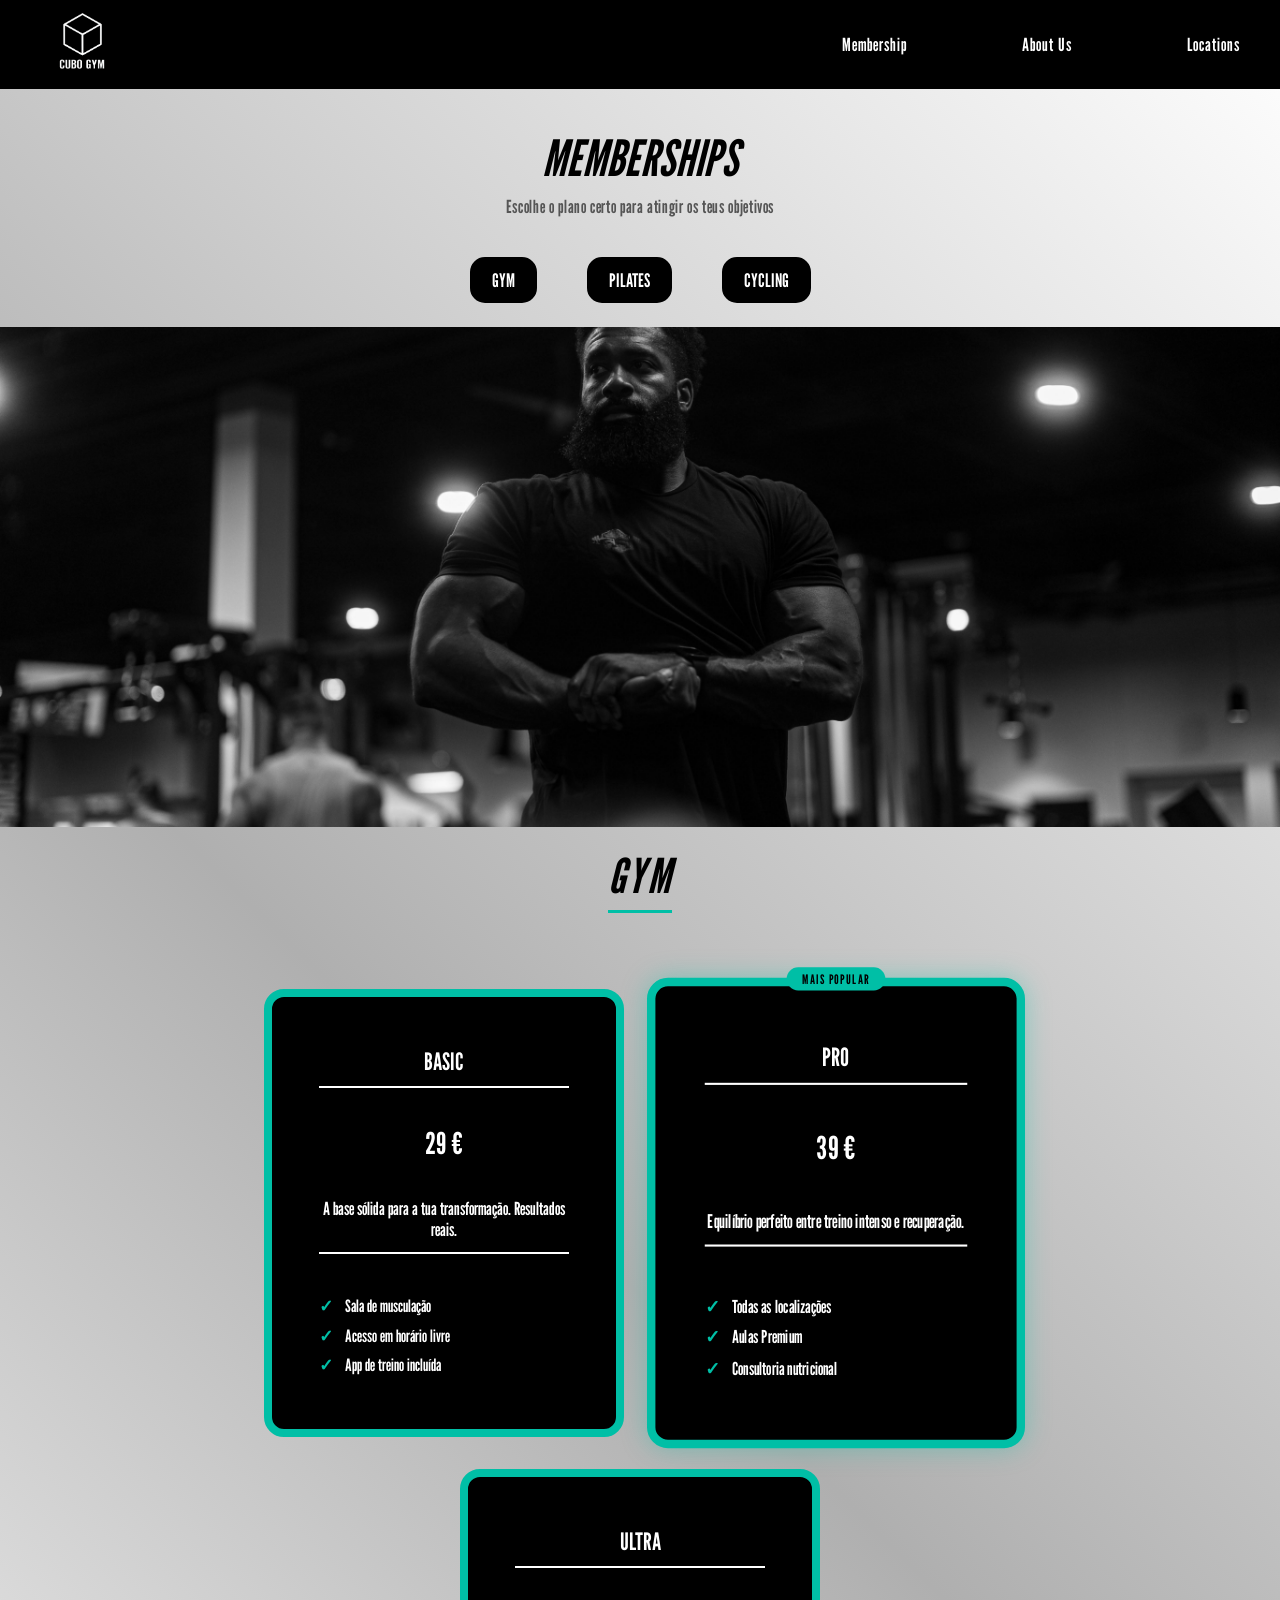
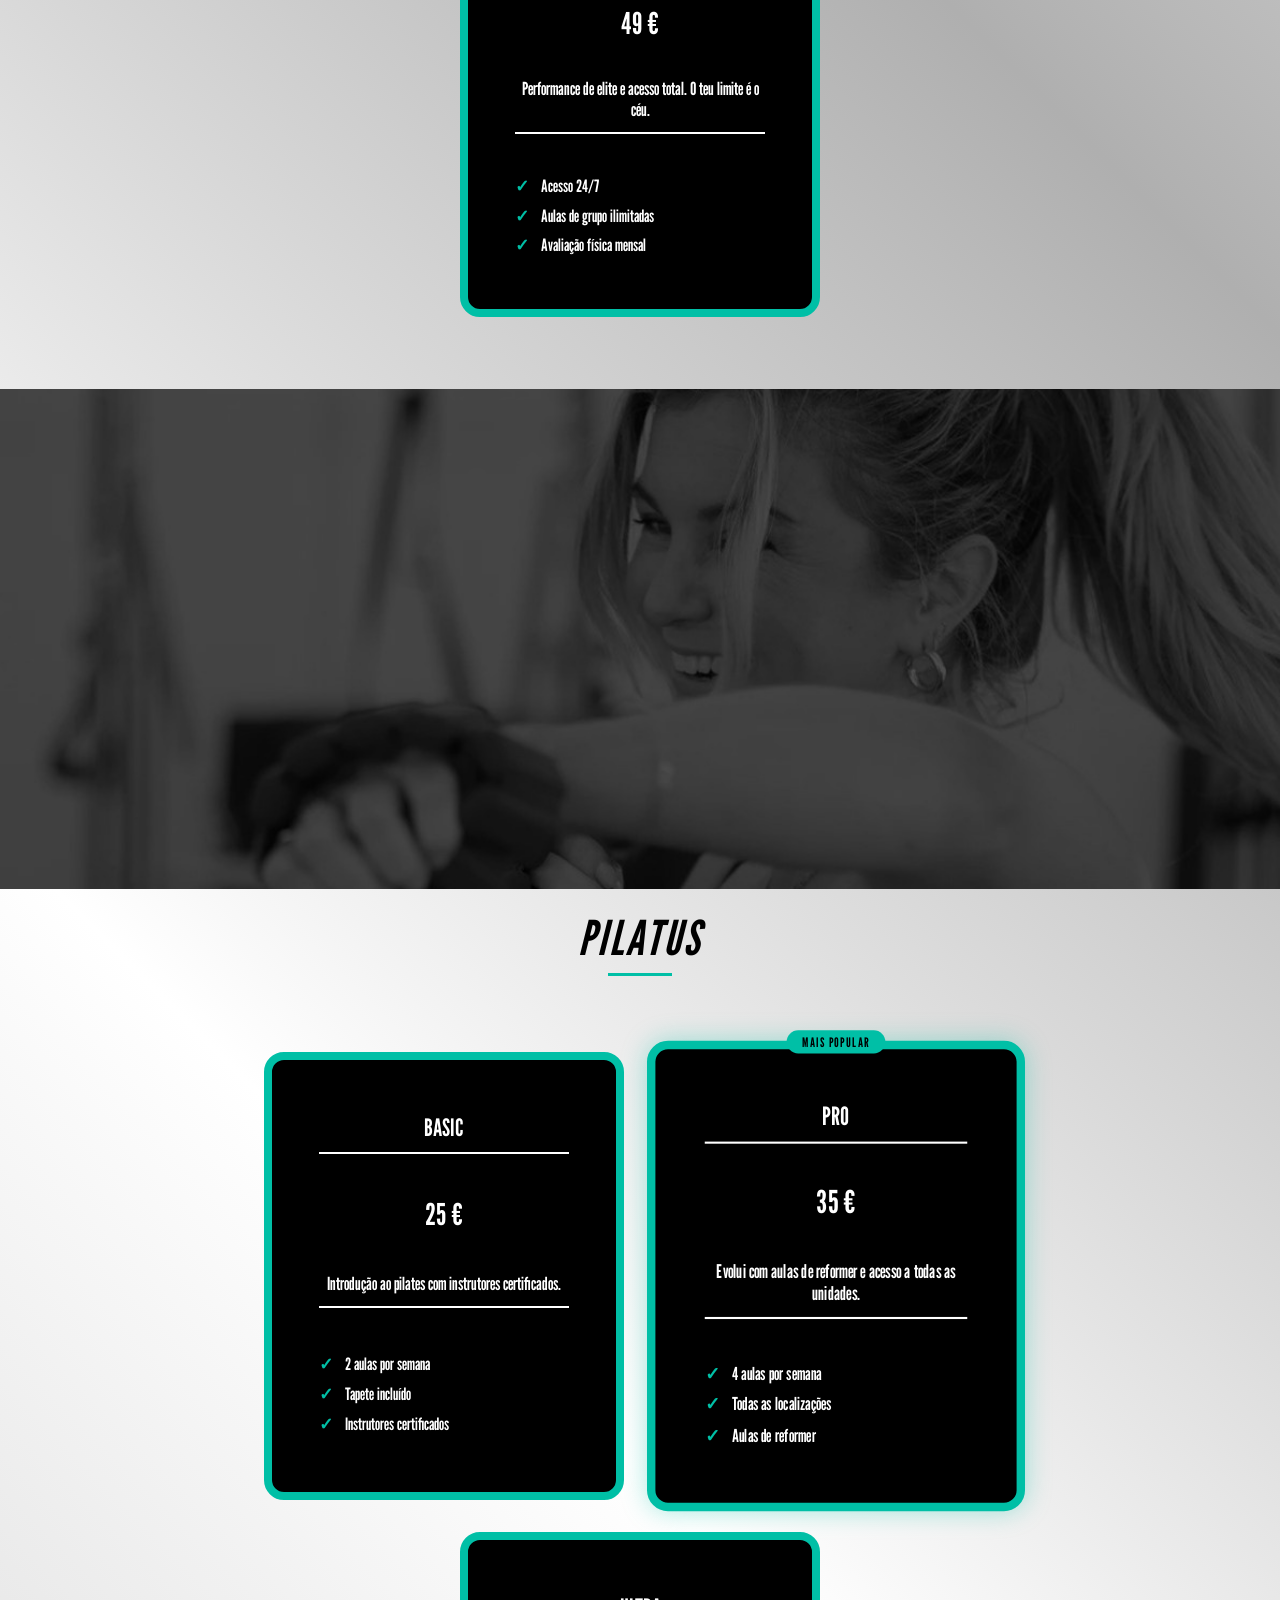
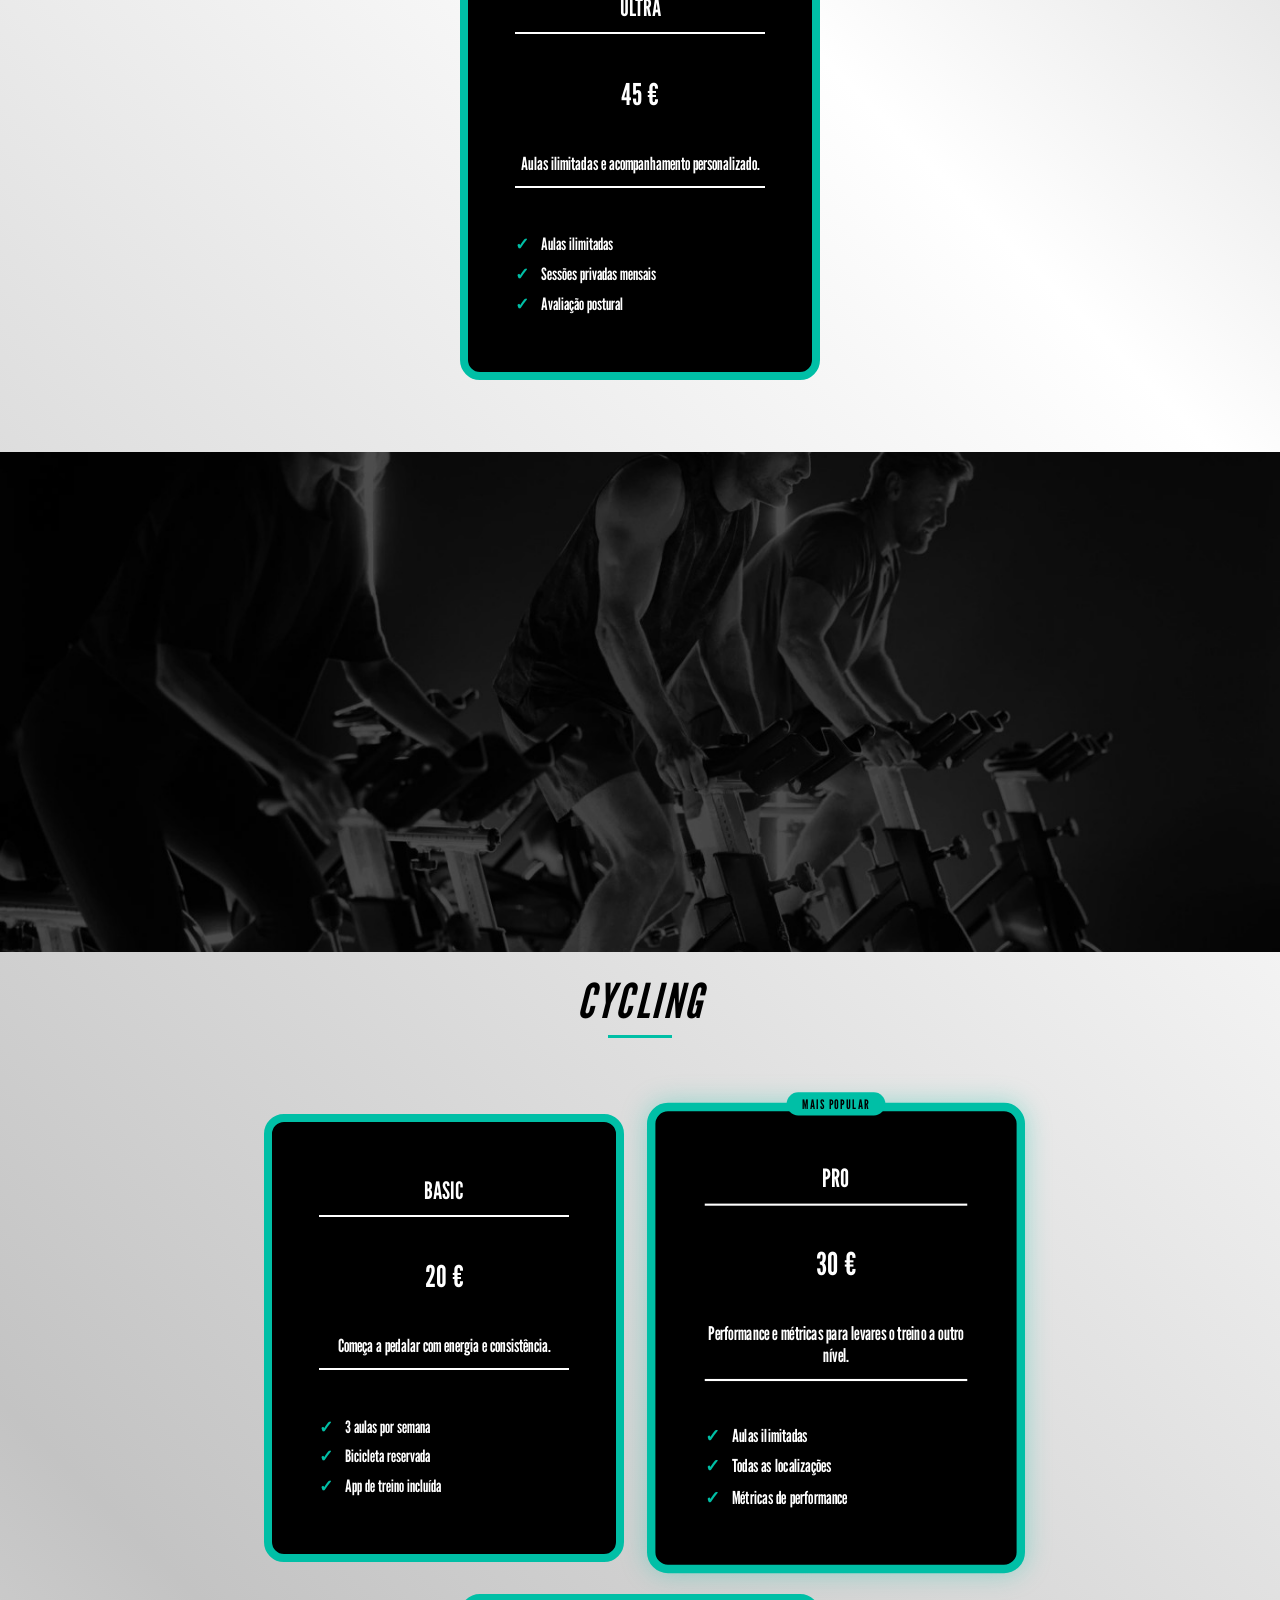
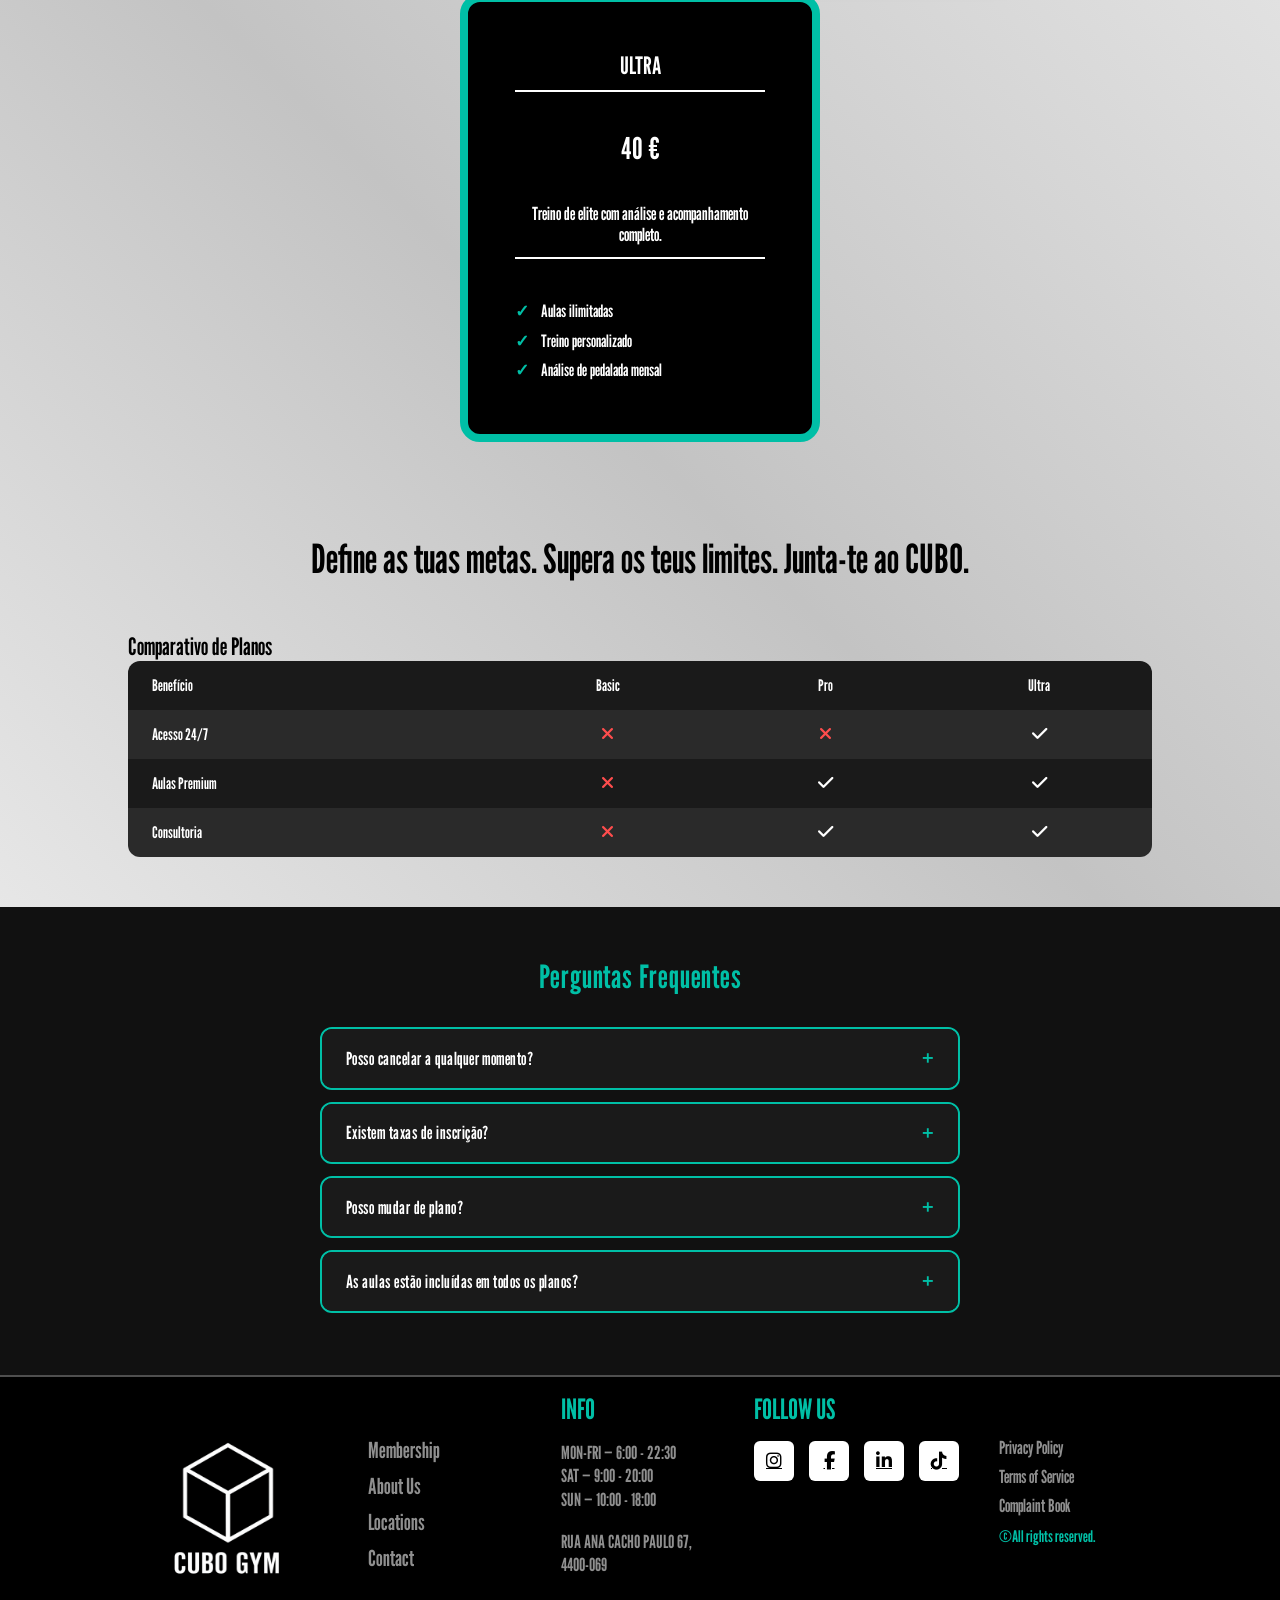
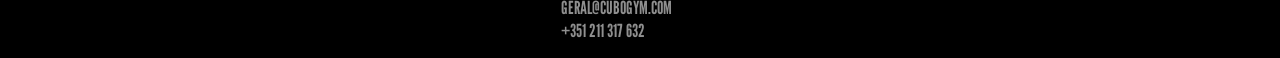
==== commit d6b4c55e: "Merge branch 'main' into membership" ====
--- a/HTML/membership.html
+++ b/HTML/membership.html
@@ -1,5 +1,6 @@
 <!DOCTYPE html>
 <html lang="pt">
+
 <head>
     <meta charset="UTF-8">
     <meta name="viewport" content="width=device-width, initial-scale=1.0">
@@ -16,12 +17,13 @@
         <img src="../images/logo.png" alt="CUBO GYM logo">
     </a>
 
-    <ul class="nav-links">
-        <li><a href="membership.html">Membership</a></li>
-        <li><a href="about.html">About Us</a></li>
-        <li><a href="locations.html">Locations</a></li>
-    </ul>
-</nav>
+            <ul class="nav-links">
+                <li><a href="membership.html">Membership</a></li>
+                <li><a href="about.html">About Us</a></li>
+                <li><a href="locations.html">Locations</a></li>
+            </ul>
+        </nav>
+    </header>
 
 <div class="banner">
     <h2 class="membership-title">MEMBERSHIPS</h2>
@@ -262,4 +264,5 @@
         </footer>
 
 </body>
-</html>
+
+</html>
--- a/CSS/membership.css
+++ b/CSS/membership.css
@@ -21,12 +21,12 @@
     flex-wrap: wrap;
 }
 
-.bigGuy {
-    display: grid;
-    justify-content: left;
-    height: auto;
+.examples-img {
+    display: block;
+    width: 100%;
     max-height: 31.25rem;
-    border-radius: 1rem;
+    object-fit: cover;
+    scroll-margin-top: 5.5rem;
 }
 
 .types-membership-container {
@@ -71,36 +71,9 @@
     border-radius: 0.9375rem;
 }
 
-/* Tabs: esconde todas as secções por defeito */
-#section-gym,
-#section-pilates,
-#section-cycling {
-    display: none;
-}
-
-/* Mostra a secção cujo ID está no URL */
-#section-gym:target,
-#section-pilates:target,
-#section-cycling:target {
-    display: flex;
-}
-
-body:not(:has(:target)) #section-gym {
-    display: flex;
-}
-
-/* Destaca a tab ativa consoante o :target */
-body:has(#section-gym:target) .types-memberships a[href="#section-gym"],
-body:has(#section-pilates:target) .types-memberships a[href="#section-pilates"],
-body:has(#section-cycling:target) .types-memberships a[href="#section-cycling"] {
-    background-color: #00bfa6;
-    border: 0.125rem solid white;
-}
-
-/* Tab GYM destacada por defeito (sem target no URL) */
-body:not(:has(:target)) .types-memberships a[href="#section-gym"] {
-    background-color: #00bfa6;
-    border: 0.125rem solid white;
+/* Scroll suave ao clicar nas tabs */
+html {
+    scroll-behavior: smooth;
 }
 
 .banner {
@@ -135,6 +108,30 @@
     font-style: inherit;
     font-size: 2.5rem;
     text-align: center;
+}
+
+/* Section titles */
+.Gym-title,
+.Pilatus-title,
+.Cycling-title {
+    font-size: 3rem;
+    font-style: italic;
+    text-transform: uppercase;
+    text-align: center;
+    color: black;
+    padding: 1.25rem 0 0.25rem;
+    letter-spacing: 0.15rem;
+}
+
+.Gym-title::after,
+.Pilatus-title::after,
+.Cycling-title::after {
+    content: '';
+    display: block;
+    width: 4rem;
+    height: 0.1875rem;
+    background: #00bfa6;
+    margin: 0.4rem auto 0;
 }
 
 /* Plan cards */
@@ -167,7 +164,7 @@
 .plan-popular {
     transform: scale(1.05);
     border-color: #00bfa6;
-    box-shadow: 0 0 24px rgba(0, 191, 166, 0.35);
+    box-shadow: 0 0 1.5rem rgba(0, 191, 166, 0.35);
 }
 
 .popular-badge {
@@ -220,28 +217,6 @@
     color: black;
 }
 
-/* CTA button */
-.plan-btn {
-    display: inline-block;
-    margin-top: 0.5rem;
-    padding: 0.55rem 1.75rem;
-    background: #00bfa6;
-    color: black;
-    border-radius: 0.75rem;
-    text-decoration: none;
-    font-size: 1rem;
-    letter-spacing: 0.05rem;
-    transition: background 0.3s, color 0.3s, transform 0.2s;
-}
-
-.plan-btn:hover {
-    transform: scale(1.05);
-}
-
-.plan:hover .plan-btn {
-    background: black;
-    color: white;
-}
 
 .price {
     display: flex;
@@ -318,7 +293,7 @@
 
 .table-dark thead tr {
     background-color: black;
-    color: #00bfa6;
+    color: white;
     font-size: 1.125rem;
     letter-spacing: 0.05rem;
 }
@@ -337,7 +312,7 @@
 }
 
 .icon-check {
-    color: #00bfa6;
+    color: white;
     font-size: 1.1rem;
 }
 
@@ -347,7 +322,7 @@
 }
 
 .table-dark tbody tr:hover .icon-check {
-    color: black;
+    color: white;
 }
 
 .table-dark tbody tr:hover .icon-xmark {
@@ -407,7 +382,7 @@
     padding: 1rem 1.5rem;
 }
 
-@media (max-width: 768px) {
+@media (max-width: 48rem) {
     .membership-title {
         font-size: 1.75rem;
         padding: 1.25rem 0.9375rem 0.5rem;
@@ -430,10 +405,14 @@
         gap: 1rem;
     }
 
-    .bigGuy {
-        width: 100%;
+    .examples-img {
         max-height: 15.625rem;
-        object-fit: cover;
+    }
+
+    .Gym-title,
+    .Pilatus-title,
+    .Cycling-title {
+        font-size: 2rem;
     }
 
     .memberships {
@@ -477,16 +456,3 @@
     }
 }
 
-@media (max-width: 480px) {
-    .membership-title {
-        font-size: 1.375rem;
-    }
-
-    .slogan {
-        font-size: 1.125rem;
-    }
-
-    .plan {
-        width: 95%;
-    }
-}
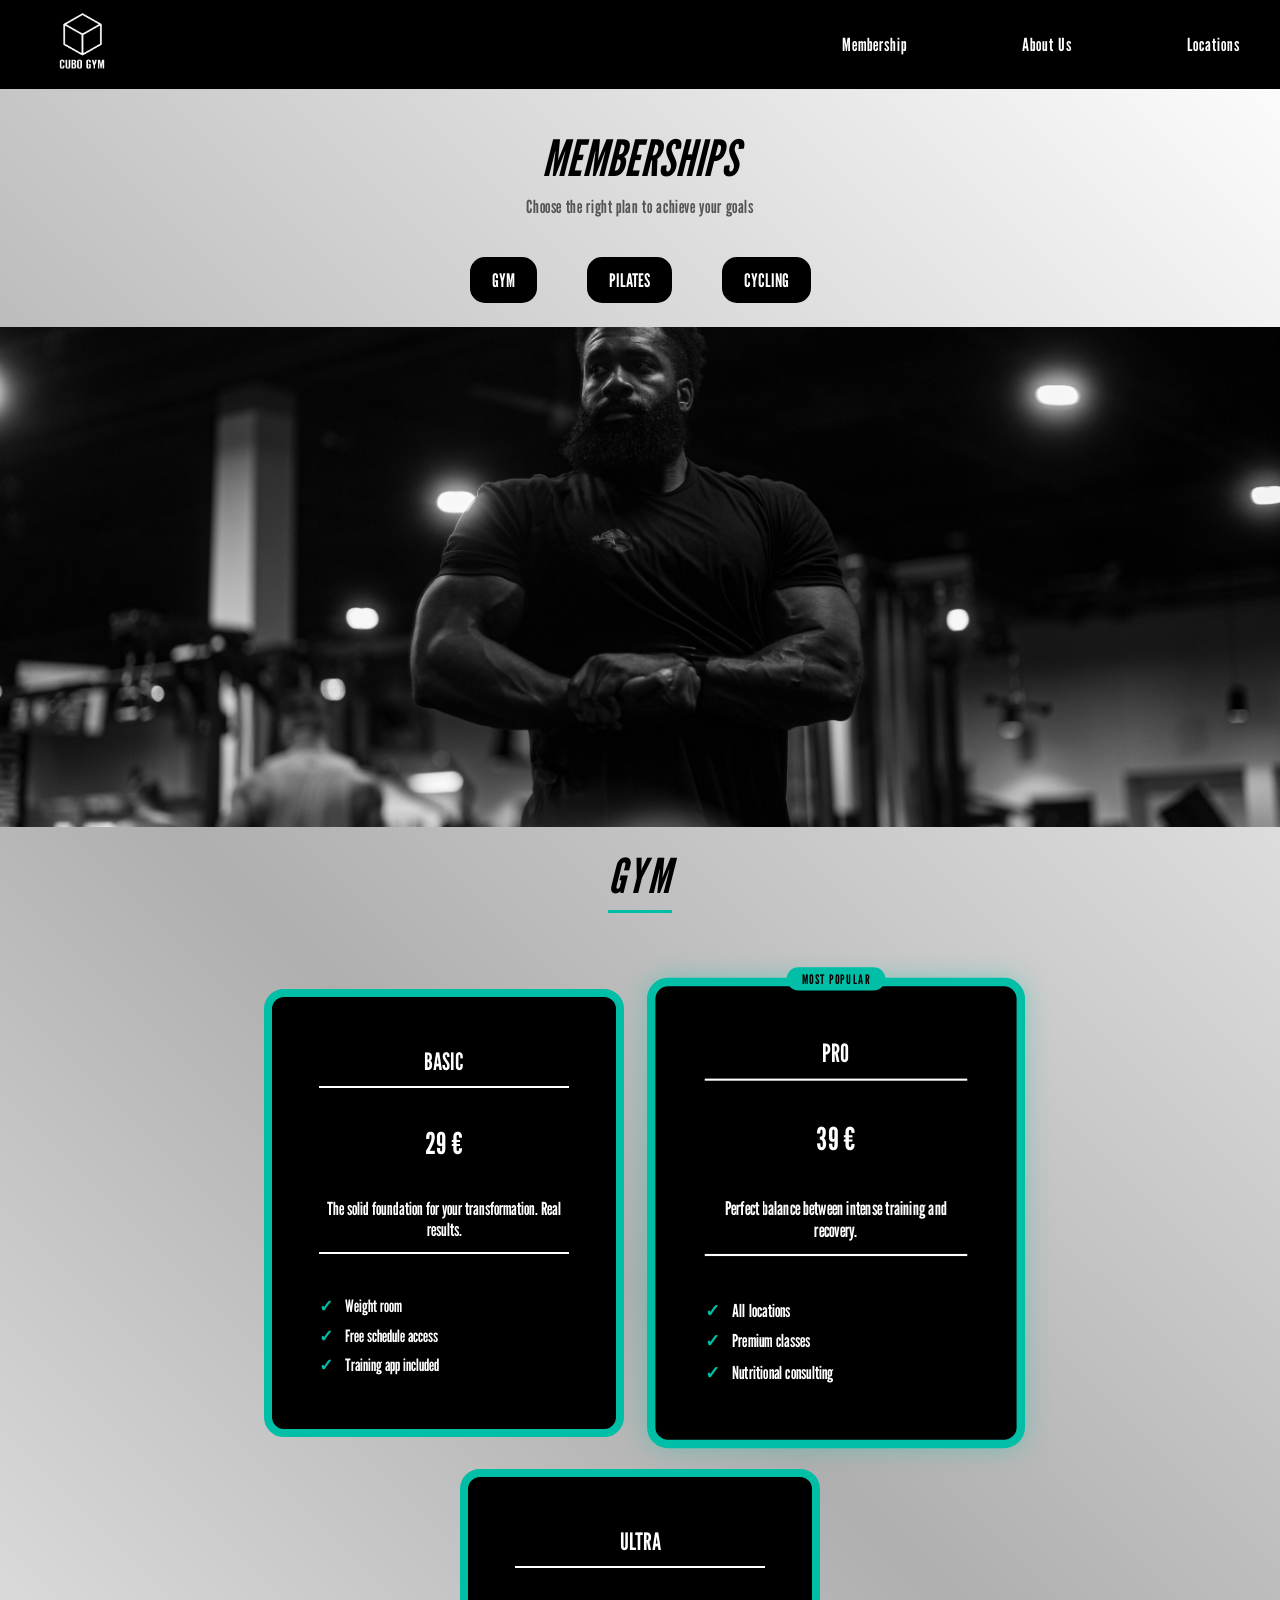
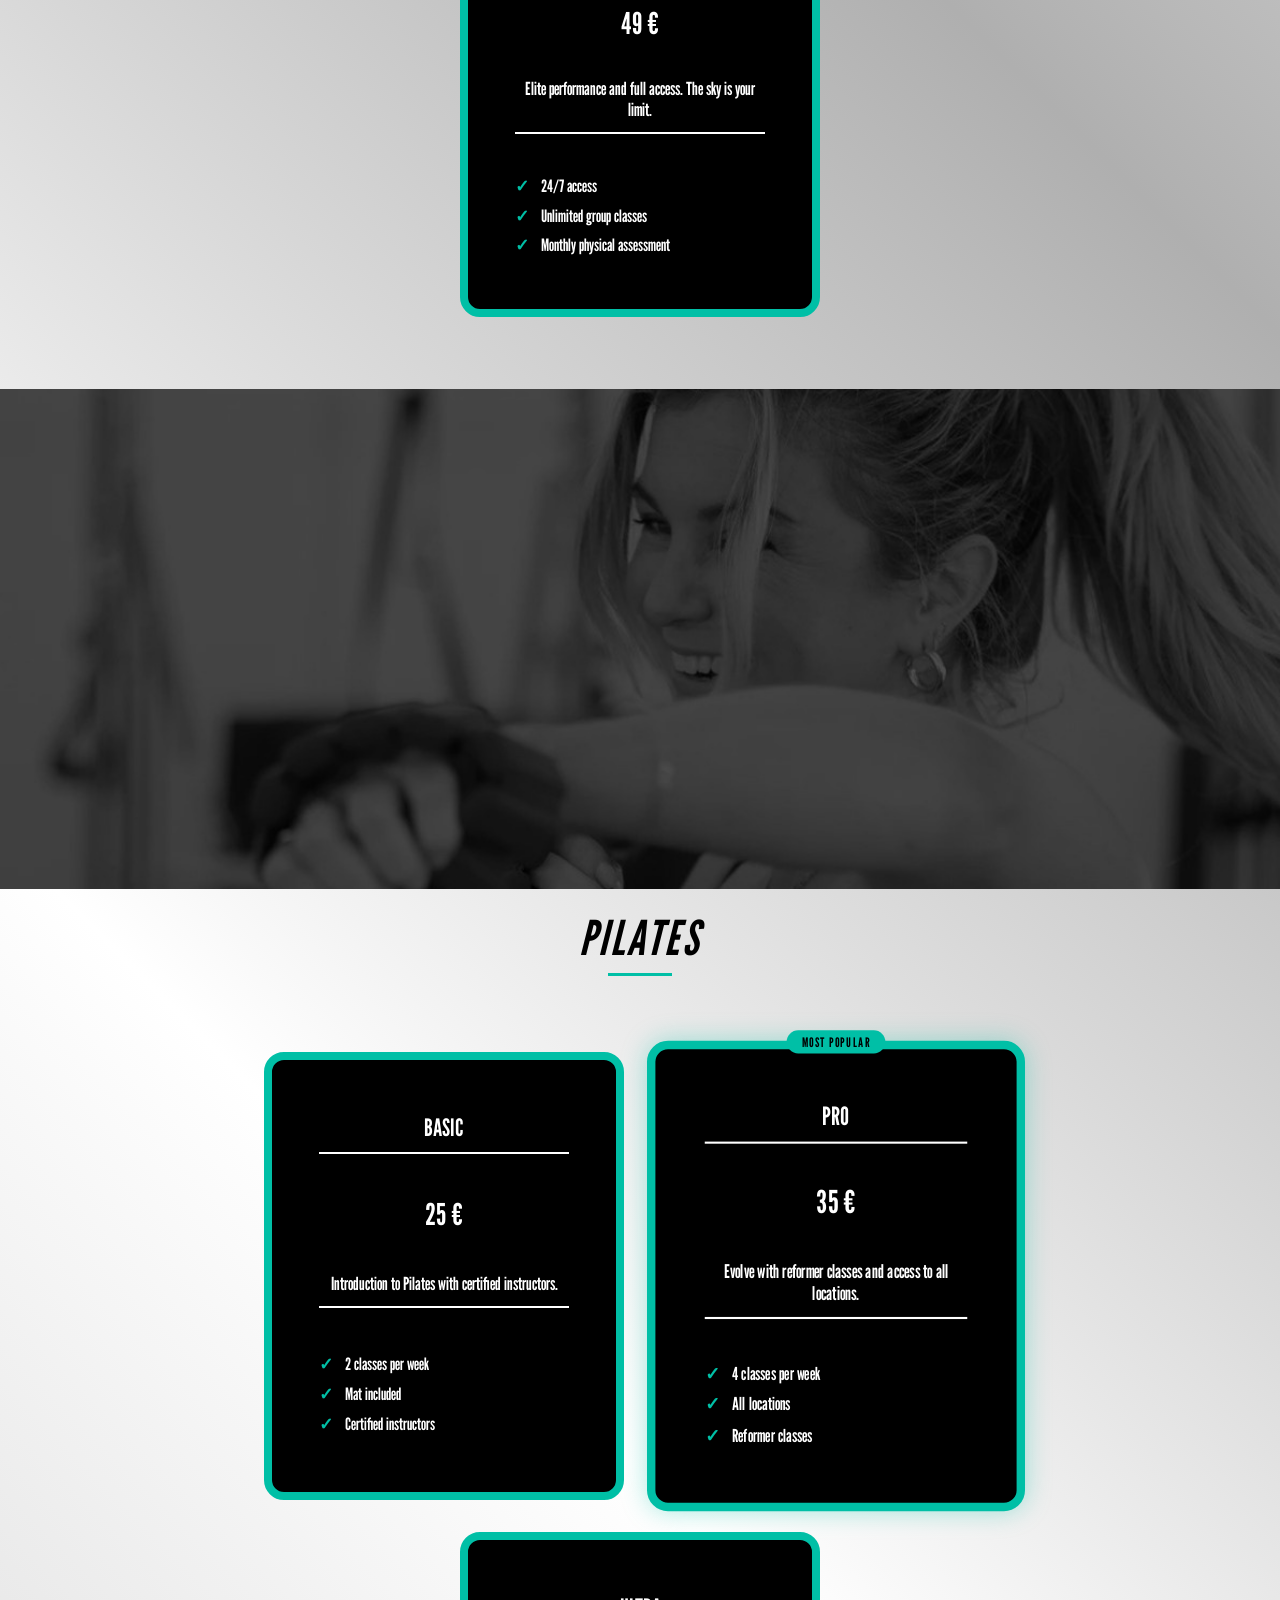
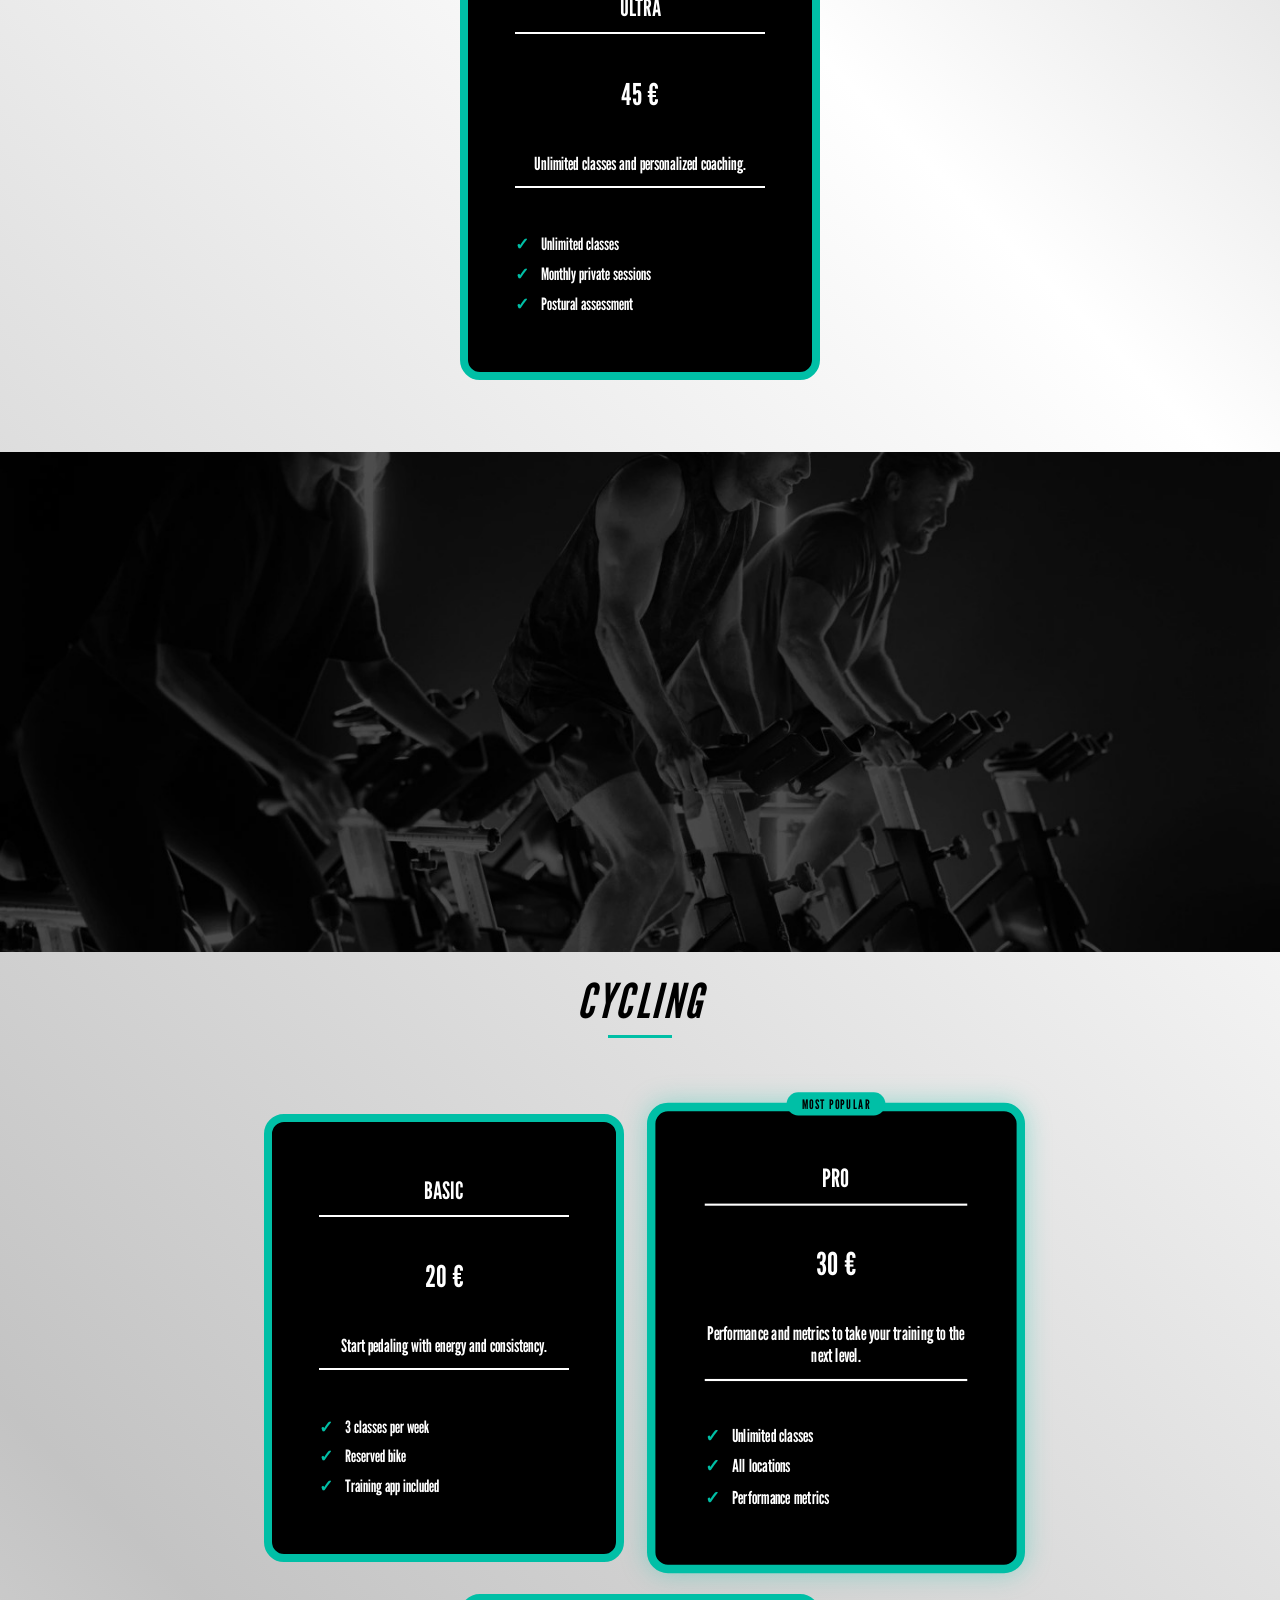
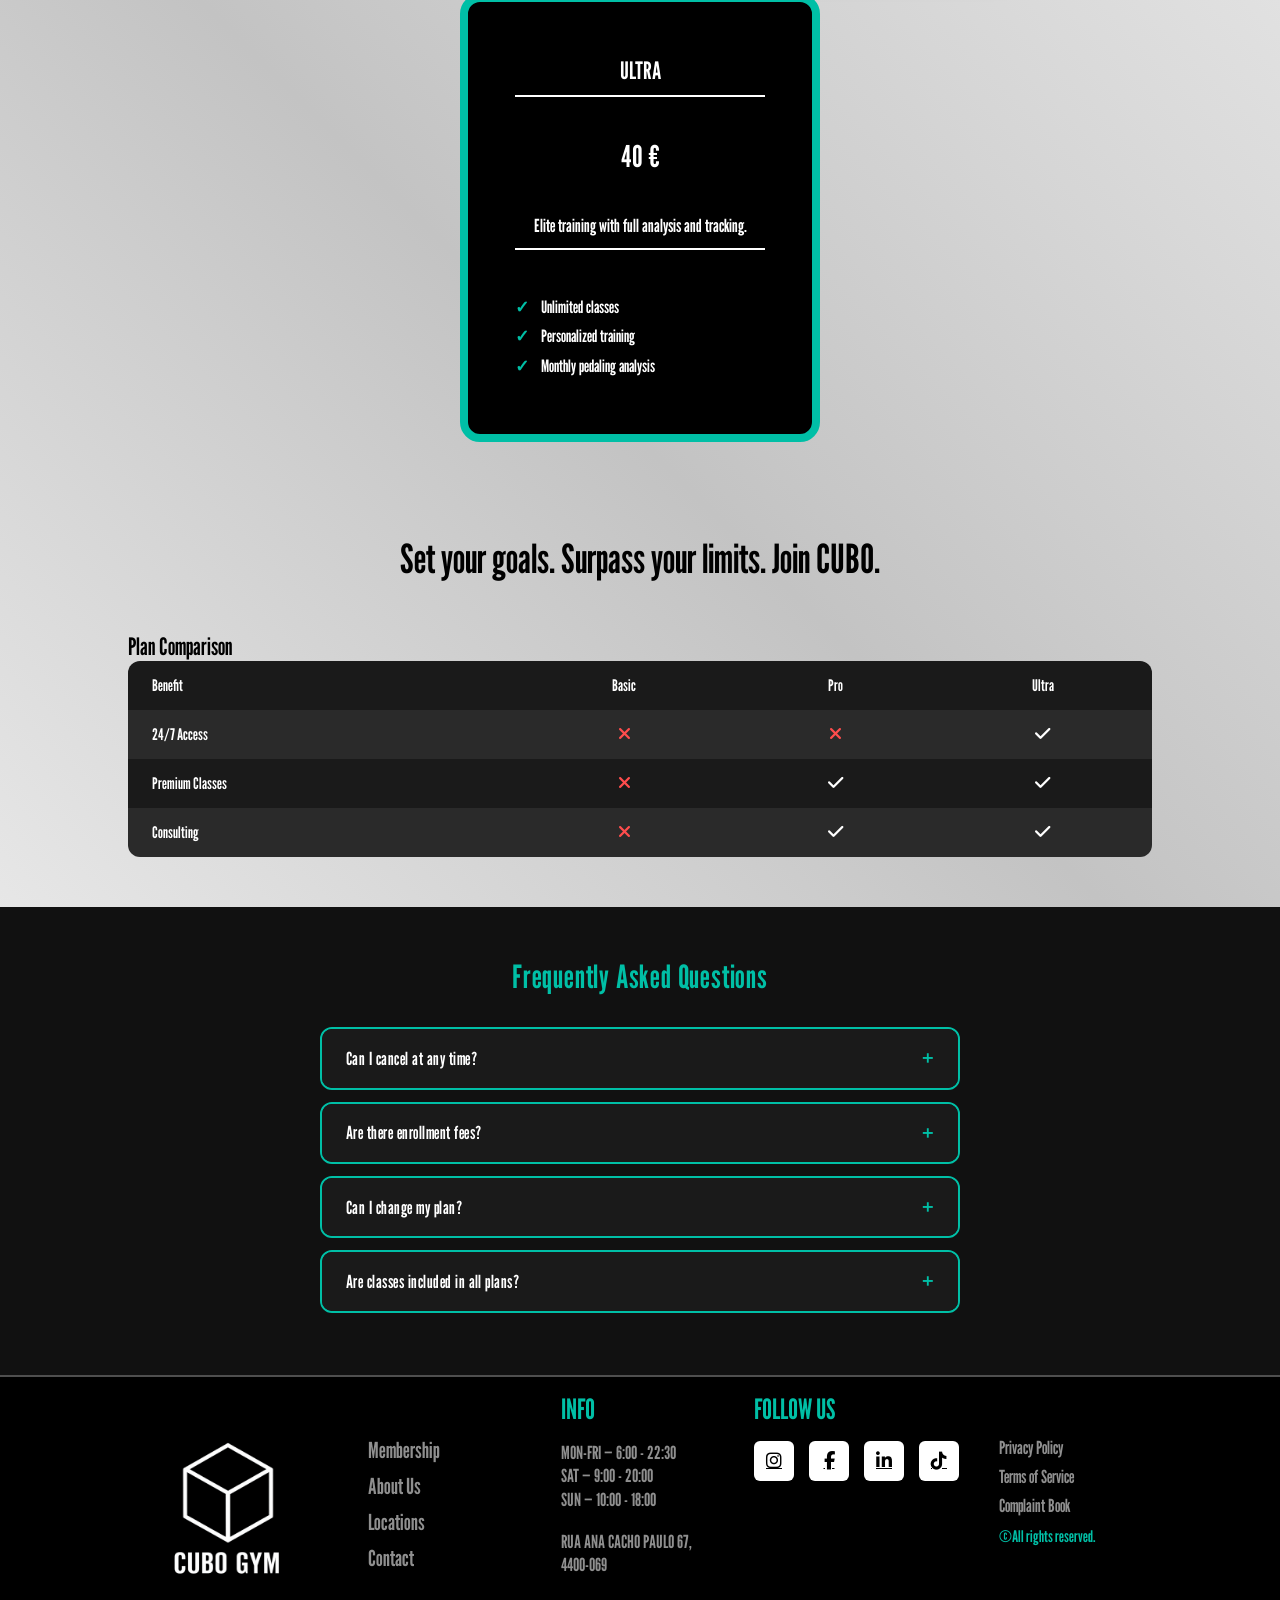
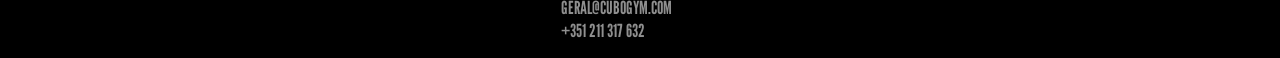
==== commit 1da930c4: "translate membership page content to English" ====
--- a/HTML/membership.html
+++ b/HTML/membership.html
@@ -1,5 +1,5 @@
 <!DOCTYPE html>
-<html lang="pt">
+<html lang="en">
 
 <head>
     <meta charset="UTF-8">
@@ -27,7 +27,7 @@
 
 <div class="banner">
     <h2 class="membership-title">MEMBERSHIPS</h2>
-    <p class="banner-subtitle">Escolhe o plano certo para atingir os teus objetivos</p>
+    <p class="banner-subtitle">Choose the right plan to achieve your goals</p>
 </div>
 
 <div class="types-membership-container">
@@ -47,71 +47,71 @@
         <div class="plan">
             <h2>BASIC</h2>
             <p class="price">29 €</p>
-            <p class="plan-info">A base sólida para a tua transformação. Resultados reais.</p>
-            <ul>
-                <li>Sala de musculação</li>
-                <li>Acesso em horário livre</li>
-                <li>App de treino incluída</li>
+            <p class="plan-info">The solid foundation for your transformation. Real results.</p>
+            <ul>
+                <li>Weight room</li>
+                <li>Free schedule access</li>
+                <li>Training app included</li>
             </ul>
         </div>
         <div class="plan plan-popular">
-            <span class="popular-badge">MAIS POPULAR</span>
+            <span class="popular-badge">MOST POPULAR</span>
             <h2>PRO</h2>
             <p class="price">39 €</p>
-            <p class="plan-info">Equilíbrio perfeito entre treino intenso e recuperação.</p>
-            <ul>
-                <li>Todas as localizações</li>
-                <li>Aulas Premium</li>
-                <li>Consultoria nutricional</li>
+            <p class="plan-info">Perfect balance between intense training and recovery.</p>
+            <ul>
+                <li>All locations</li>
+                <li>Premium classes</li>
+                <li>Nutritional consulting</li>
             </ul>
         </div>
         <div class="plan">
             <h2>ULTRA</h2>
             <p class="price">49 €</p>
-            <p class="plan-info">Performance de elite e acesso total. O teu limite é o céu.</p>
-            <ul>
-                <li>Acesso 24/7</li>
-                <li>Aulas de grupo ilimitadas</li>
-                <li>Avaliação física mensal</li>
+            <p class="plan-info">Elite performance and full access. The sky is your limit.</p>
+            <ul>
+                <li>24/7 access</li>
+                <li>Unlimited group classes</li>
+                <li>Monthly physical assessment</li>
             </ul>
         </div>
     </div>
 </div>
 
 <img class="examples-img" id="section-pilates" src="../images/pilatu.jpg" alt="Pilates section">
-<h3 class="Pilatus-title">Pilatus</h3>
+<h3 class="Pilatus-title">Pilates</h3>
 <div class="main-wrapper">
 
     <div class="memberships">
         <div class="plan">
             <h2>BASIC</h2>
             <p class="price">25 €</p>
-            <p class="plan-info">Introdução ao pilates com instrutores certificados.</p>
-            <ul>
-                <li>2 aulas por semana</li>
-                <li>Tapete incluído</li>
-                <li>Instrutores certificados</li>
+            <p class="plan-info">Introduction to Pilates with certified instructors.</p>
+            <ul>
+                <li>2 classes per week</li>
+                <li>Mat included</li>
+                <li>Certified instructors</li>
             </ul>
         </div>
         <div class="plan plan-popular">
-            <span class="popular-badge">MAIS POPULAR</span>
+            <span class="popular-badge">MOST POPULAR</span>
             <h2>PRO</h2>
             <p class="price">35 €</p>
-            <p class="plan-info">Evolui com aulas de reformer e acesso a todas as unidades.</p>
-            <ul>
-                <li>4 aulas por semana</li>
-                <li>Todas as localizações</li>
-                <li>Aulas de reformer</li>
+            <p class="plan-info">Evolve with reformer classes and access to all locations.</p>
+            <ul>
+                <li>4 classes per week</li>
+                <li>All locations</li>
+                <li>Reformer classes</li>
             </ul>
         </div>
         <div class="plan">
             <h2>ULTRA</h2>
             <p class="price">45 €</p>
-            <p class="plan-info">Aulas ilimitadas e acompanhamento personalizado.</p>
-            <ul>
-                <li>Aulas ilimitadas</li>
-                <li>Sessões privadas mensais</li>
-                <li>Avaliação postural</li>
+            <p class="plan-info">Unlimited classes and personalized coaching.</p>
+            <ul>
+                <li>Unlimited classes</li>
+                <li>Monthly private sessions</li>
+                <li>Postural assessment</li>
             </ul>
         </div>
     </div>
@@ -125,63 +125,63 @@
         <div class="plan">
             <h2>BASIC</h2>
             <p class="price">20 €</p>
-            <p class="plan-info">Começa a pedalar com energia e consistência.</p>
-            <ul>
-                <li>3 aulas por semana</li>
-                <li>Bicicleta reservada</li>
-                <li>App de treino incluída</li>
+            <p class="plan-info">Start pedaling with energy and consistency.</p>
+            <ul>
+                <li>3 classes per week</li>
+                <li>Reserved bike</li>
+                <li>Training app included</li>
             </ul>
         </div>
         <div class="plan plan-popular">
-            <span class="popular-badge">MAIS POPULAR</span>
+            <span class="popular-badge">MOST POPULAR</span>
             <h2>PRO</h2>
             <p class="price">30 €</p>
-            <p class="plan-info">Performance e métricas para levares o treino a outro nível.</p>
-            <ul>
-                <li>Aulas ilimitadas</li>
-                <li>Todas as localizações</li>
-                <li>Métricas de performance</li>
+            <p class="plan-info">Performance and metrics to take your training to the next level.</p>
+            <ul>
+                <li>Unlimited classes</li>
+                <li>All locations</li>
+                <li>Performance metrics</li>
             </ul>
         </div>
         <div class="plan">
             <h2>ULTRA</h2>
             <p class="price">40 €</p>
-            <p class="plan-info">Treino de elite com análise e acompanhamento completo.</p>
-            <ul>
-                <li>Aulas ilimitadas</li>
-                <li>Treino personalizado</li>
-                <li>Análise de pedalada mensal</li>
-            </ul>
-        </div>
-    </div>
-</div>
-
-<span class="slogan">Define as tuas metas. Supera os teus limites. Junta-te ao CUBO.</span>
+            <p class="plan-info">Elite training with full analysis and tracking.</p>
+            <ul>
+                <li>Unlimited classes</li>
+                <li>Personalized training</li>
+                <li>Monthly pedaling analysis</li>
+            </ul>
+        </div>
+    </div>
+</div>
+
+<span class="slogan">Set your goals. Surpass your limits. Join CUBO.</span>
 
 <section class="comparison">
-    <h2>Comparativo de Planos</h2>
+    <h2>Plan Comparison</h2>
     <div class="table-wrapper">
         <table class="table-dark">
             <tr>
-                <th>Benefício</th>
+                <th>Benefit</th>
                 <th>Basic</th>
                 <th>Pro</th>
                 <th>Ultra</th>
             </tr>
             <tr>
-                <td>Acesso 24/7</td>
-                <td><i class="fa-solid fa-xmark icon-xmark"></i></td>
-                <td><i class="fa-solid fa-xmark icon-xmark"></i></td>
-                <td><i class="fa-solid fa-check icon-check"></i></td>
-            </tr>
-            <tr>
-                <td>Aulas Premium</td>
-                <td><i class="fa-solid fa-xmark icon-xmark"></i></td>
-                <td><i class="fa-solid fa-check icon-check"></i></td>
-                <td><i class="fa-solid fa-check icon-check"></i></td>
-            </tr>
-            <tr>
-                <td>Consultoria</td>
+                <td>24/7 Access</td>
+                <td><i class="fa-solid fa-xmark icon-xmark"></i></td>
+                <td><i class="fa-solid fa-xmark icon-xmark"></i></td>
+                <td><i class="fa-solid fa-check icon-check"></i></td>
+            </tr>
+            <tr>
+                <td>Premium Classes</td>
+                <td><i class="fa-solid fa-xmark icon-xmark"></i></td>
+                <td><i class="fa-solid fa-check icon-check"></i></td>
+                <td><i class="fa-solid fa-check icon-check"></i></td>
+            </tr>
+            <tr>
+                <td>Consulting</td>
                 <td><i class="fa-solid fa-xmark icon-xmark"></i></td>
                 <td><i class="fa-solid fa-check icon-check"></i></td>
                 <td><i class="fa-solid fa-check icon-check"></i></td>
@@ -191,33 +191,33 @@
 </section>
 
 <section class="wrapper-perguntas">
-    <h2 class="perguntas-title">Perguntas Frequentes</h2>
-
-    <details class="faq-item">
-        <summary class="faq-question">Posso cancelar a qualquer momento?</summary>
-        <div class="faq-answer">
-            <p>Sim, podes cancelar a tua subscrição com 30 dias de antecedência.</p>
-        </div>
-    </details>
-
-    <details class="faq-item">
-        <summary class="faq-question">Existem taxas de inscrição?</summary>
-        <div class="faq-answer">
-            <p>Apenas uma taxa única inicial de 10€ no momento da adesão.</p>
-        </div>
-    </details>
-
-    <details class="faq-item">
-        <summary class="faq-question">Posso mudar de plano?</summary>
-        <div class="faq-answer">
-            <p>Sim, podes fazer upgrade ou downgrade do teu plano a qualquer momento na área de cliente.</p>
-        </div>
-    </details>
-
-    <details class="faq-item">
-        <summary class="faq-question">As aulas estão incluídas em todos os planos?</summary>
-        <div class="faq-answer">
-            <p>As aulas de grupo básicas estão incluídas no plano Basic. Aulas Premium e especializadas estão disponíveis nos planos Pro e Ultra.</p>
+    <h2 class="perguntas-title">Frequently Asked Questions</h2>
+
+    <details class="faq-item">
+        <summary class="faq-question">Can I cancel at any time?</summary>
+        <div class="faq-answer">
+            <p>Yes, you can cancel your subscription with 30 days' notice.</p>
+        </div>
+    </details>
+
+    <details class="faq-item">
+        <summary class="faq-question">Are there enrollment fees?</summary>
+        <div class="faq-answer">
+            <p>Just a one-time initial fee of €10 at the time of enrollment.</p>
+        </div>
+    </details>
+
+    <details class="faq-item">
+        <summary class="faq-question">Can I change my plan?</summary>
+        <div class="faq-answer">
+            <p>Yes, you can upgrade or downgrade your plan at any time in the customer area.</p>
+        </div>
+    </details>
+
+    <details class="faq-item">
+        <summary class="faq-question">Are classes included in all plans?</summary>
+        <div class="faq-answer">
+            <p>Basic group classes are included in the Basic plan. Premium and specialized classes are available in Pro and Ultra plans.</p>
         </div>
     </details>
 
@@ -265,4 +265,4 @@
 
 </body>
 
-</html>+</html>
